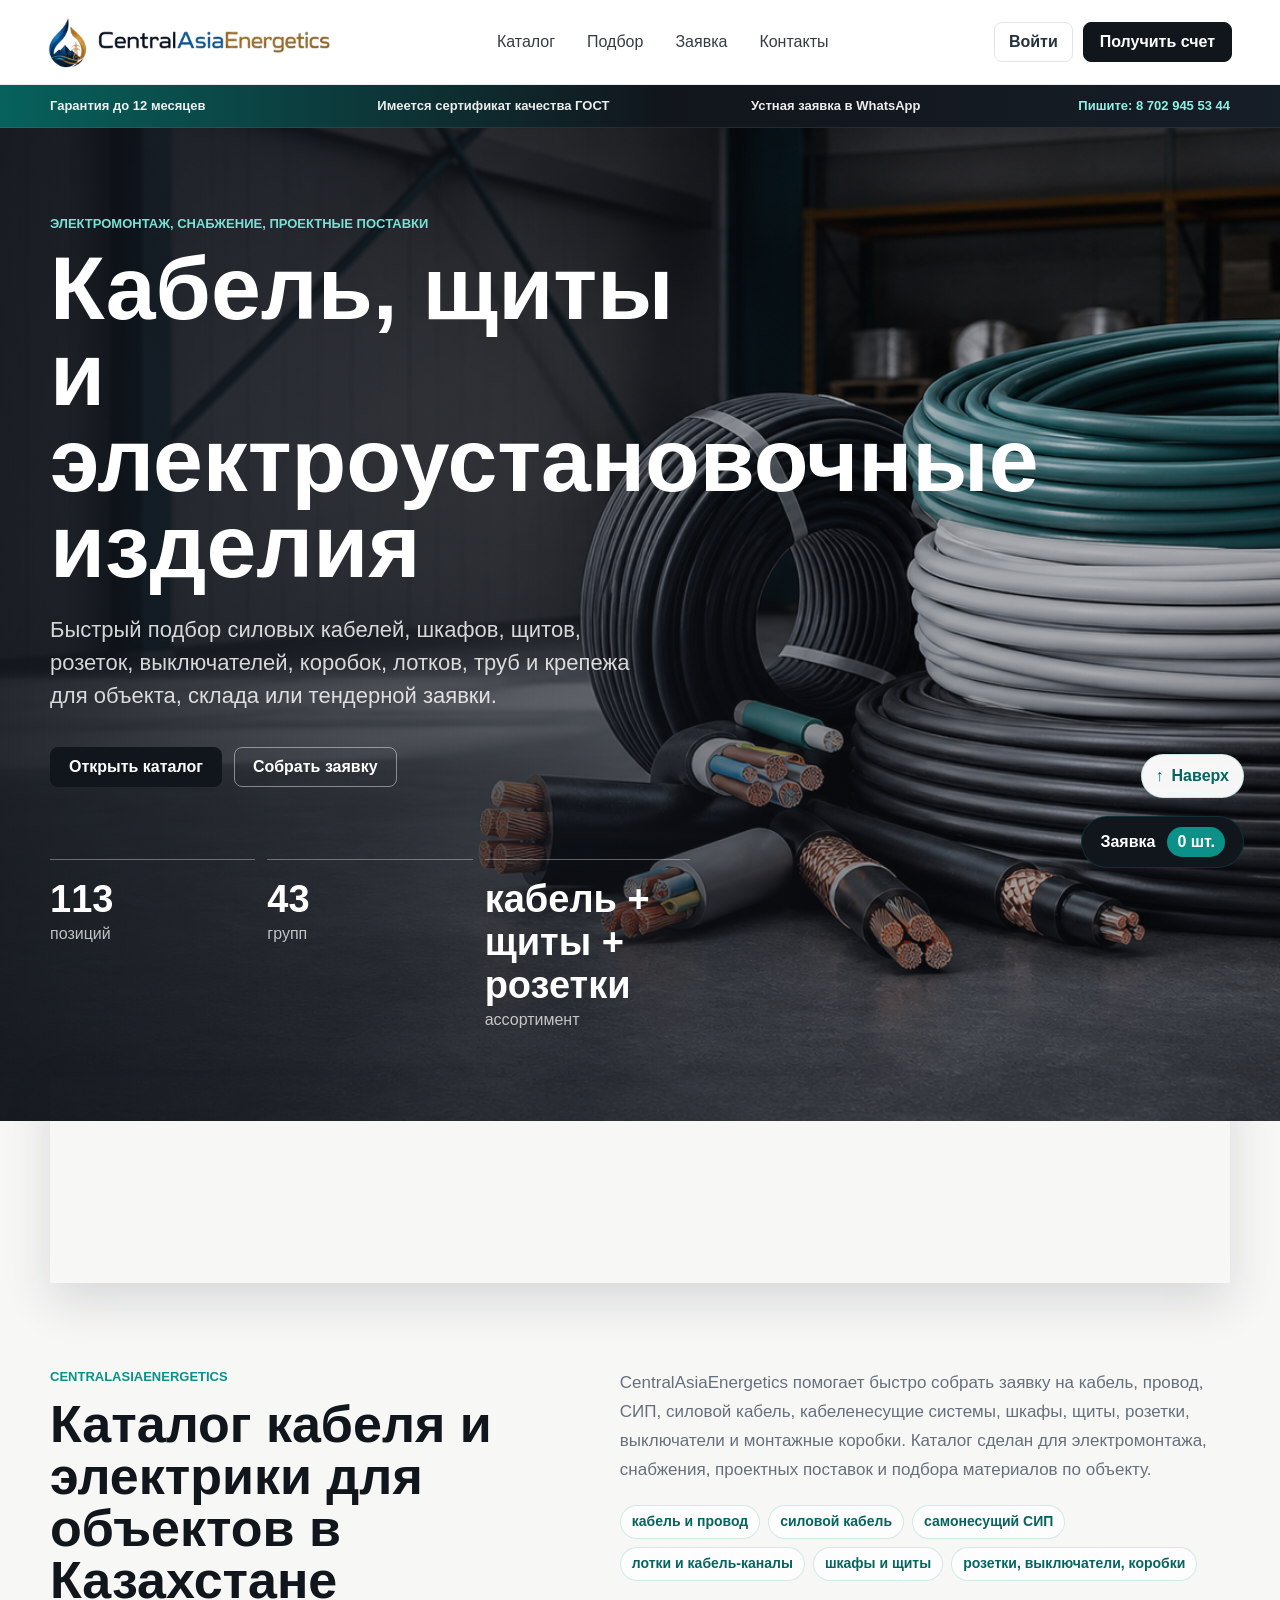
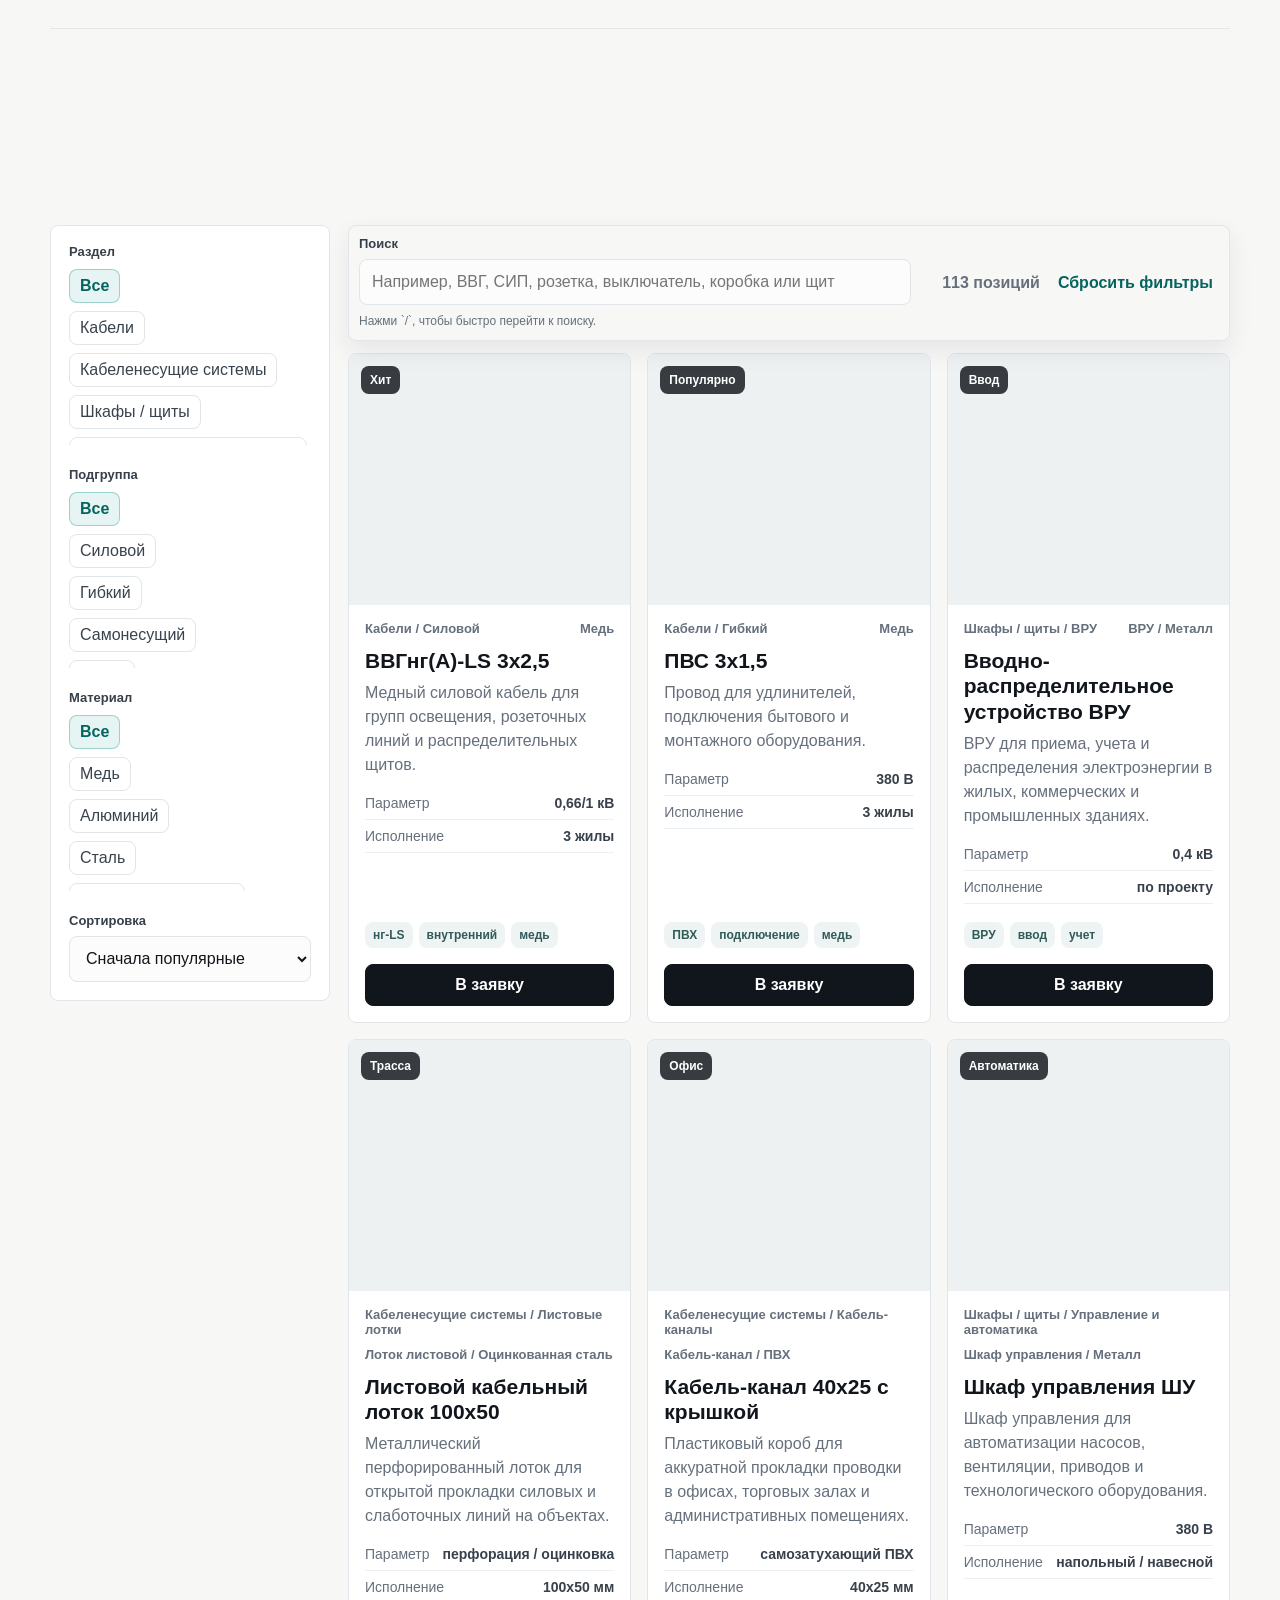
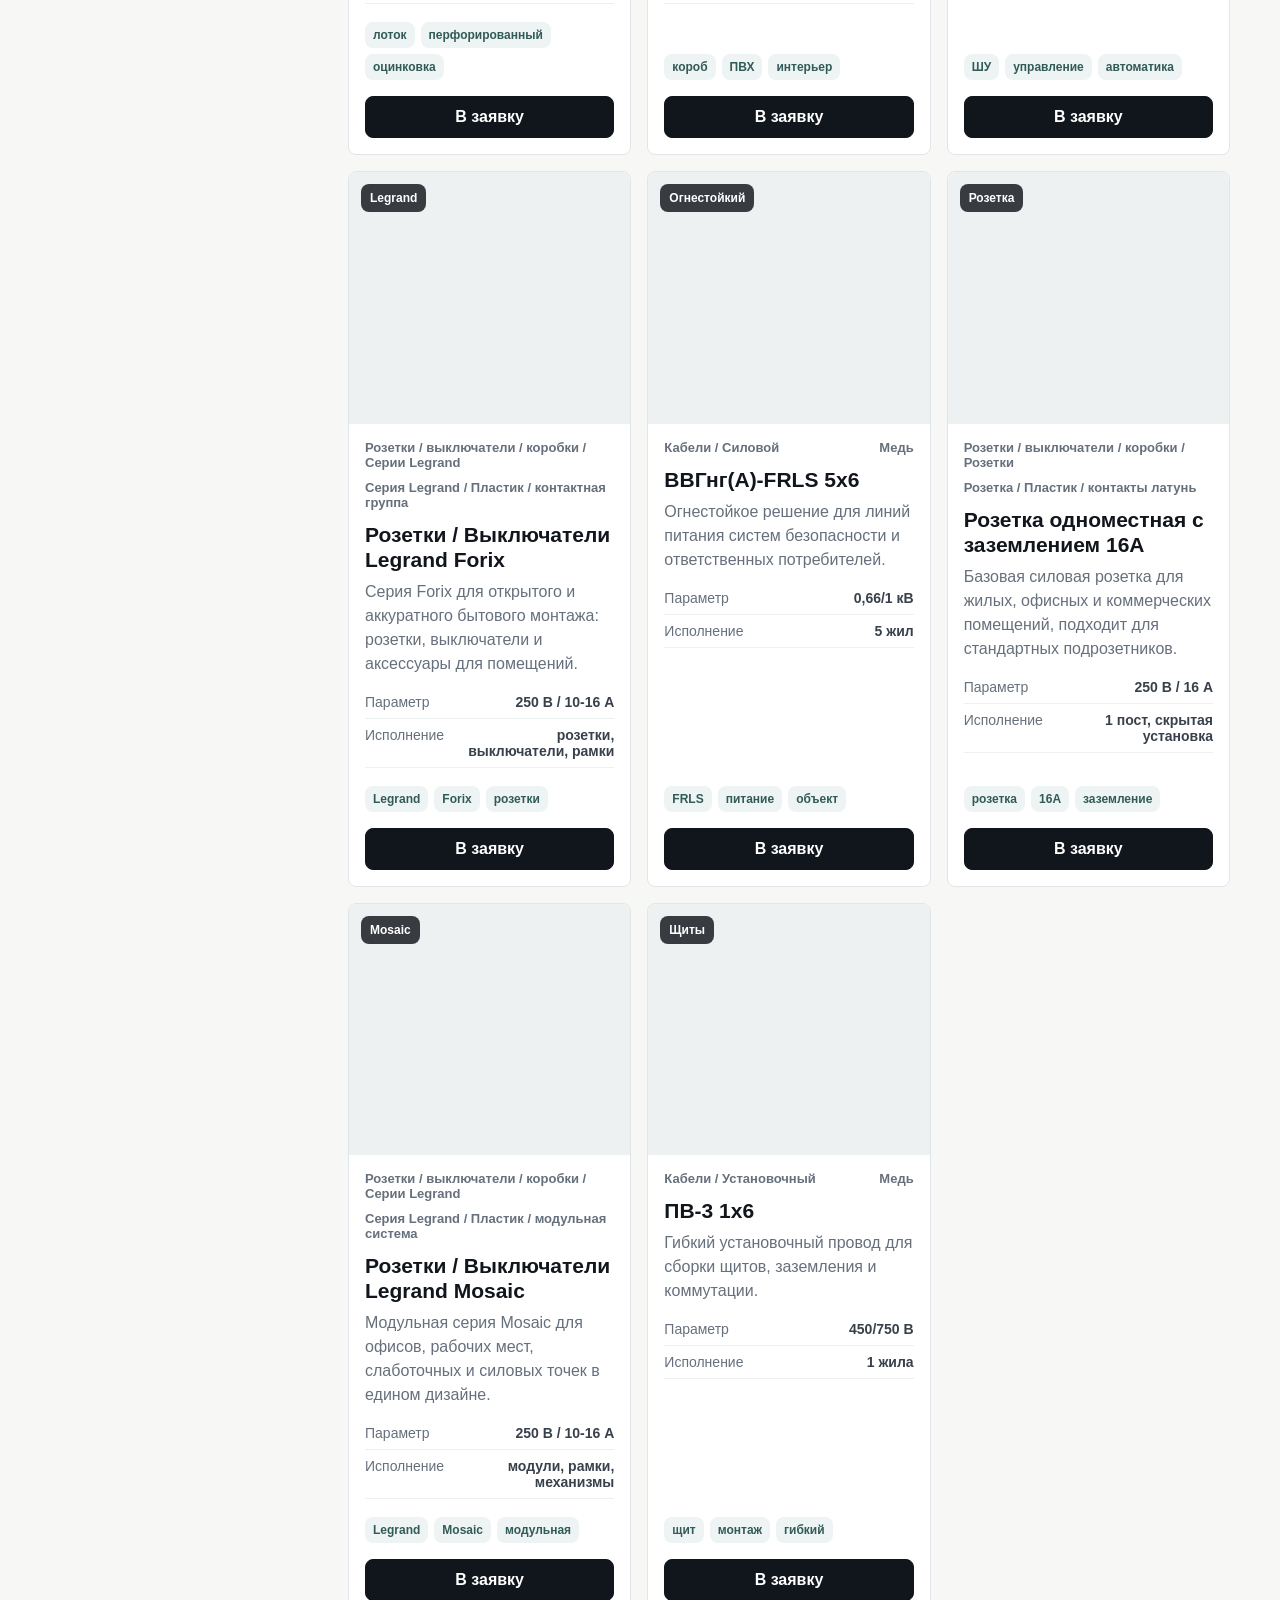
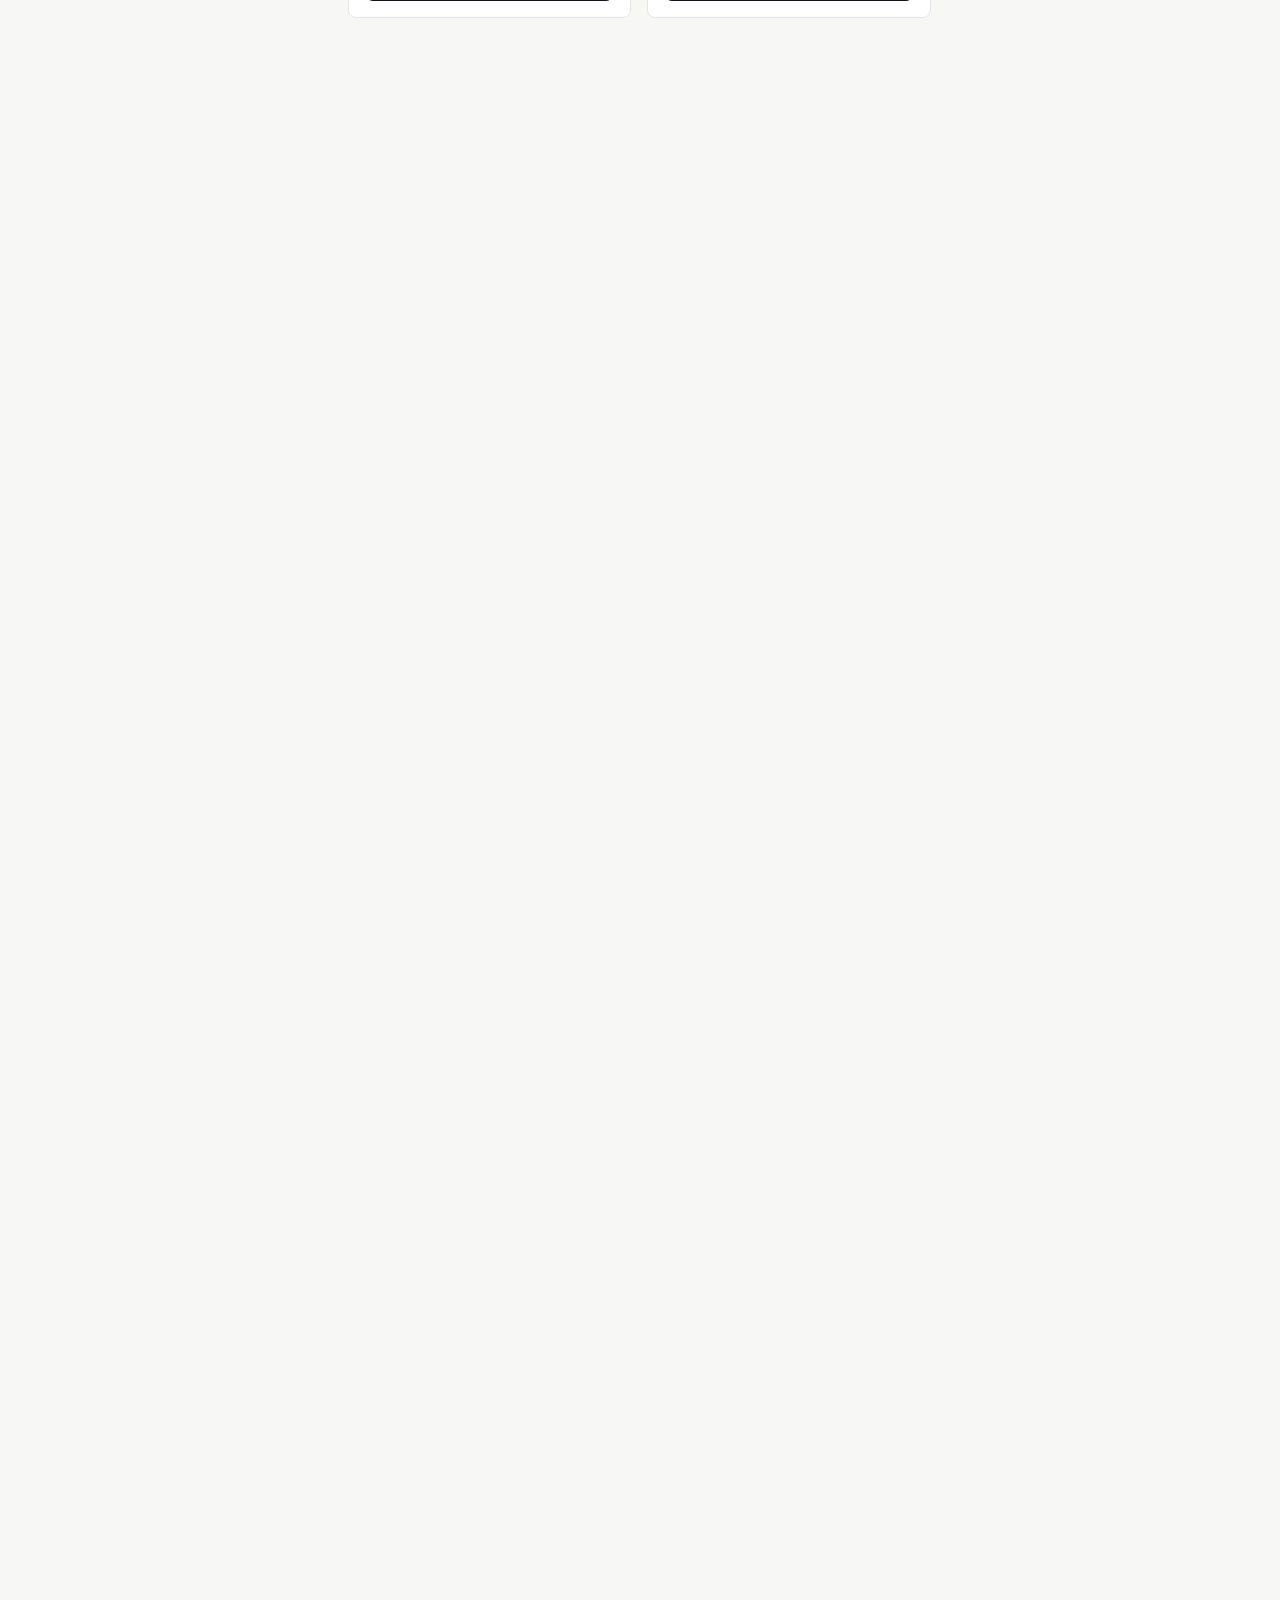
==== index.html @ 1365e3ae "Refresh contacts styling cache version" ====
<!doctype html>
<html lang="ru">
  <head>
    <meta charset="utf-8">
    <meta name="viewport" content="width=device-width, initial-scale=1">
    <meta http-equiv="Content-Security-Policy" content="default-src 'self'; script-src 'self' 'nonce-cae-seo-20260616'; style-src 'self'; img-src 'self' data:; connect-src 'self' https://dbyejxbkqzqcpkukfmcn.supabase.co https://formsubmit.co; form-action https://formsubmit.co; frame-src https://formsubmit.co; base-uri 'self'; object-src 'none'; frame-ancestors 'none'; upgrade-insecure-requests">
    <meta name="referrer" content="strict-origin-when-cross-origin">
    <title>CentralAsiaEnergetics - каталог кабеля, щитов и электрики в Казахстане</title>
    <meta
      name="description"
      content="CentralAsiaEnergetics - каталог кабеля, провода, кабеленесущих систем, шкафов, щитов, розеток, выключателей и коробок для электромонтажа в Казахстане."
    >
    <meta name="keywords" content="CentralAsiaEnergetics, каталог кабеля, кабель Казахстан, силовой кабель, СИП, кабеленесущие системы, шкафы щиты, розетки выключатели коробки">
    <meta name="robots" content="index, follow">
    <meta name="theme-color" content="#0b9187">
    <meta property="og:type" content="website">
    <meta property="og:site_name" content="CentralAsiaEnergetics">
    <meta property="og:title" content="CentralAsiaEnergetics - каталог кабеля и электрики">
    <meta property="og:description" content="Кабель, провод, кабеленесущие системы, шкафы, щиты, розетки, выключатели и коробки для объектов и электромонтажа.">
    <meta property="og:url" content="https://centralasiaenergetics.kz/">
    <meta property="og:image" content="https://centralasiaenergetics.kz/assets/centralasia-logo.png">
    <meta name="twitter:card" content="summary_large_image">
    <meta name="twitter:title" content="CentralAsiaEnergetics - каталог кабеля и электрики">
    <meta name="twitter:description" content="Удобный каталог кабеля, щитов, розеток, выключателей и кабеленесущих систем.">
    <meta name="twitter:image" content="https://centralasiaenergetics.kz/assets/centralasia-logo.png">
    <link rel="canonical" href="https://centralasiaenergetics.kz/">
    <link rel="icon" type="image/png" href="assets/centralasia-logo-mark.png">
    <link rel="apple-touch-icon" href="assets/centralasia-logo-mark.png">
    <link rel="stylesheet" href="styles.css?v=20260617-contacts-2">
    <script type="application/ld+json" nonce="cae-seo-20260616">
      {
        "@context": "https://schema.org",
        "@graph": [
          {
            "@type": "Organization",
            "@id": "https://centralasiaenergetics.kz/#organization",
            "name": "CentralAsiaEnergetics",
            "alternateName": ["Central Asia Energetics", "Централ Азия Энерджетикс"],
            "url": "https://centralasiaenergetics.kz/",
            "logo": "https://centralasiaenergetics.kz/assets/centralasia-logo.png",
            "image": "https://centralasiaenergetics.kz/assets/centralasia-logo.png",
            "email": "centralasiaenerg@gmail.com",
            "areaServed": "KZ",
            "description": "CentralAsiaEnergetics - каталог кабеля, провода, кабеленесущих систем, шкафов, щитов, розеток, выключателей и коробок для электромонтажа."
          },
          {
            "@type": "WebSite",
            "@id": "https://centralasiaenergetics.kz/#website",
            "url": "https://centralasiaenergetics.kz/",
            "name": "CentralAsiaEnergetics",
            "publisher": {
              "@id": "https://centralasiaenergetics.kz/#organization"
            },
            "inLanguage": "ru-KZ"
          },
          {
            "@type": "CollectionPage",
            "@id": "https://centralasiaenergetics.kz/#catalog",
            "url": "https://centralasiaenergetics.kz/",
            "name": "Каталог кабеля, щитов и электрики CentralAsiaEnergetics",
            "isPartOf": {
              "@id": "https://centralasiaenergetics.kz/#website"
            },
            "about": {
              "@id": "https://centralasiaenergetics.kz/#organization"
            },
            "mainEntity": {
              "@type": "ItemList",
              "name": "Разделы каталога CentralAsiaEnergetics",
              "itemListElement": [
                { "@type": "ListItem", "position": 1, "name": "Кабель и провод" },
                { "@type": "ListItem", "position": 2, "name": "Кабеленесущие системы" },
                { "@type": "ListItem", "position": 3, "name": "Шкафы и щиты" },
                { "@type": "ListItem", "position": 4, "name": "Розетки, выключатели и коробки" }
              ]
            },
            "inLanguage": "ru-KZ"
          }
        ]
      }
    </script>
  </head>
  <body>
    <header class="site-header" aria-label="Главная навигация">
      <a class="brand" href="#top" aria-label="CentralAsiaEnergetics каталог">
        <img class="brand-logo" src="assets/centralasia-logo-header.png" alt="CentralAsiaEnergetics">
      </a>

      <nav class="nav-links" aria-label="Разделы сайта">
        <a href="#catalog">Каталог</a>
        <a href="#selection">Подбор</a>
        <a href="#request">Заявка</a>
        <a href="#contacts">Контакты</a>
      </nav>

      <div class="header-actions">
        <button class="auth-button" type="button" id="authOpen">Войти</button>
        <a class="header-action" href="#request">Получить счет</a>
      </div>
    </header>

    <section class="trust-strip" aria-label="Гарантия, качество и быстрый контакт">
      <div class="trust-strip-inner">
        <span>Гарантия до 12 месяцев</span>
        <span>Имеется сертификат качества ГОСТ</span>
        <span class="trust-strip-callout">Устная заявка в WhatsApp</span>
        <a href="https://wa.me/77029455344" target="_blank" rel="noopener" aria-label="Написать в WhatsApp по номеру 8 702 945 53 44">Пишите: 8 702 945 53 44</a>
      </div>
    </section>

    <dialog class="auth-dialog" id="authDialog" aria-labelledby="authTitle">
      <form class="auth-card" id="authForm" method="dialog">
        <div class="auth-card-head">
          <div>
            <p class="eyebrow">защищенный доступ</p>
            <h2 id="authTitle">Вход в аккаунт</h2>
          </div>
          <button class="icon-button" type="button" id="authClose" aria-label="Закрыть">×</button>
        </div>

        <div class="auth-tabs" role="tablist" aria-label="Режим авторизации">
          <button type="button" class="auth-tab is-active" id="authLoginTab" data-auth-mode="login">Вход</button>
          <button type="button" class="auth-tab" id="authRegisterTab" data-auth-mode="register">Регистрация</button>
        </div>

        <label class="field">
          <span>Email</span>
          <input name="email" type="email" autocomplete="email" placeholder="name@company.kz" required>
        </label>
        <label class="field">
          <span>Пароль</span>
          <input name="password" type="password" autocomplete="current-password" minlength="6" placeholder="Минимум 6 символов" required>
        </label>
        <button class="primary-button full-width" type="submit" id="authSubmit">Войти</button>
        <p class="auth-note" id="authStatus" role="status"></p>
      </form>
    </dialog>

    <main id="top">
      <section class="hero" aria-labelledby="hero-title">
        <img class="hero-image" src="assets/hero-cables.png" alt="Бухты кабеля и срезы медных жил на складе">
        <div class="hero-shade" aria-hidden="true"></div>
        <div class="hero-content">
          <p class="eyebrow">электромонтаж, снабжение, проектные поставки</p>
          <h1 id="hero-title">Кабель, щиты и электроустановочные изделия</h1>
          <p class="hero-copy">
            Быстрый подбор силовых кабелей, шкафов, щитов, розеток, выключателей, коробок, лотков, труб и крепежа
            для объекта, склада или тендерной заявки.
          </p>
          <div class="hero-actions">
            <a class="primary-button" href="#catalog">Открыть каталог</a>
            <a class="ghost-button" href="#request">Собрать заявку</a>
          </div>
          <dl class="hero-metrics" aria-label="Ключевые параметры каталога">
            <div>
              <dt id="heroProductCount">113</dt>
              <dd>позиций</dd>
            </div>
            <div>
              <dt>43</dt>
              <dd>групп</dd>
            </div>
            <div>
              <dt>кабель + щиты + розетки</dt>
              <dd>ассортимент</dd>
            </div>
          </dl>
        </div>
      </section>

      <section class="quick-strip" id="selection" aria-label="Быстрые сценарии подбора">
        <article>
          <span>01</span>
          <h2>Для электромонтажа</h2>
          <p>ВВГнг, ПВС, ПВ-3, розетки, выключатели и коробки для внутренних сетей, щитов и подключений.</p>
        </article>
        <article>
          <span>02</span>
          <h2>Для улицы и трасс</h2>
          <p>СИП, морозостойкий кабель, лотки, трубы и металлорукав для наружных и открытых линий.</p>
        </article>
        <article>
          <span>03</span>
          <h2>Для связи</h2>
          <p>UTP, FTP, контрольные кабели, шкафы автоматики и телеком-оборудование для слаботочных систем.</p>
        </article>
      </section>

      <section class="brand-seo" aria-labelledby="brand-seo-title">
        <div>
          <p class="eyebrow">CentralAsiaEnergetics</p>
          <h2 id="brand-seo-title">Каталог кабеля и электрики для объектов в Казахстане</h2>
        </div>
        <div class="brand-seo-copy">
          <p>
            CentralAsiaEnergetics помогает быстро собрать заявку на кабель, провод, СИП, силовой кабель,
            кабеленесущие системы, шкафы, щиты, розетки, выключатели и монтажные коробки. Каталог сделан для
            электромонтажа, снабжения, проектных поставок и подбора материалов по объекту.
          </p>
          <ul class="keyword-list" aria-label="Основные направления каталога">
            <li>кабель и провод</li>
            <li>силовой кабель</li>
            <li>самонесущий СИП</li>
            <li>лотки и кабель-каналы</li>
            <li>шкафы и щиты</li>
            <li>розетки, выключатели, коробки</li>
          </ul>
        </div>
      </section>

      <section class="catalog-section" id="catalog" aria-labelledby="catalog-title">
        <div class="section-heading">
          <div>
            <p class="eyebrow">каталог CentralAsiaEnergetics</p>
            <h2 id="catalog-title">Каталог кабеля, щитов и электрики</h2>
          </div>
          <p>
            Фильтруй по назначению, материалу и запросу. В каталоге есть кабели,
            провода, шкафы, щиты, розетки, выключатели, коробки, лотки, трубы, короба и монтажные элементы.
          </p>
        </div>

        <div class="catalog-shell">
          <aside class="filters" aria-label="Фильтры каталога">
            <div class="filter-group" aria-label="Группа товаров">
              <span class="filter-title">Раздел</span>
              <div class="chip-row" id="sectionFilters"></div>
            </div>

            <div class="filter-group" aria-label="Подгруппа товаров">
              <span class="filter-title">Подгруппа</span>
              <div class="chip-row" id="categoryFilters"></div>
            </div>

            <div class="filter-group" aria-label="Материал жилы">
              <span class="filter-title">Материал</span>
              <div class="chip-row" id="conductorFilters"></div>
            </div>

            <label class="field">
              <span>Сортировка</span>
              <select id="sortSelect">
                <option value="popular">Сначала популярные</option>
                <option value="name">По названию</option>
                <option value="voltage">По параметру</option>
              </select>
            </label>
          </aside>

          <div class="catalog-workspace">
            <div class="catalog-toolbar">
              <label class="field catalog-search">
                <span>Поиск</span>
                <div class="catalog-search-row">
                  <input id="searchInput" type="search" placeholder="Например, ВВГ, СИП, розетка, выключатель, коробка или щит">
                  <button class="search-clear" type="button" id="searchClear" aria-label="Очистить поиск" hidden>x</button>
                </div>
                <small class="field-hint">Нажми `/`, чтобы быстро перейти к поиску.</small>
              </label>
              <div class="catalog-toolbar-actions">
                <p id="resultCount" aria-live="polite">0 позиций</p>
                <button class="text-button" type="button" id="resetFilters">Сбросить фильтры</button>
              </div>
            </div>
            <div class="product-grid" id="productGrid"></div>
            <p class="empty-state" id="emptyState" hidden>Ничего не найдено. Попробуй другой запрос.</p>
          </div>
        </div>
      </section>

      <section class="request-section" id="request" aria-labelledby="request-title">
        <div class="request-copy">
          <p class="eyebrow">быстрая заявка</p>
          <h2 id="request-title">Собери список позиций</h2>
          <p>
            Добавляй кабели, шкафы, щиты, розетки, выключатели, коробки, лотки, трубы и крепеж из каталога, укажи контакты и комментарий. Сейчас
            форма сохраняет заявки и помогает быстро передать список позиций менеджеру. Если есть проект, его тоже можно приложить.
          </p>
        </div>

        <div class="request-layout">
          <div class="quote-panel" aria-live="polite">
            <div class="quote-panel-head">
              <h3>В заявке</h3>
              <button class="text-button" type="button" id="clearQuote">Очистить</button>
            </div>
            <ul class="quote-list" id="quoteList"></ul>
            <p class="quote-empty" id="quoteEmpty">Пока пусто. Добавь нужные позиции из каталога.</p>
          </div>

          <form class="request-form" id="requestForm" novalidate>
            <div class="bot-field" aria-hidden="true">
              <label class="field">
                <span>Сайт компании</span>
                <input name="company_website" type="text" tabindex="-1" autocomplete="off">
              </label>
            </div>
            <label class="field">
              <span>Имя</span>
              <input name="name" type="text" placeholder="Как к вам обращаться" required>
            </label>
            <label class="field">
              <span>Телефон или email</span>
              <input name="contact" type="text" placeholder="+7 или почта" required>
            </label>
            <label class="field">
              <span>Комментарий</span>
              <textarea name="comment" rows="5" placeholder="Метраж, сроки, объект, город"></textarea>
            </label>
            <label class="field">
              <span>Проект</span>
              <input name="project" type="file">
              <small class="field-hint">Необязательно. Можно приложить проект, смету или ТЗ в любом формате.</small>
            </label>
            <button class="primary-button full-width" type="submit">Подготовить заявку</button>
            <p class="auth-note" id="requestAuthNote">Для отправки заявки войдите или зарегистрируйтесь. Заявка будет привязана к вашему аккаунту.</p>
            <p class="form-status" id="formStatus" role="status"></p>
          </form>
        </div>
      </section>

      <section class="contacts-section" id="contacts" aria-labelledby="contacts-title">
        <div class="section-heading contacts-heading">
          <div>
            <p class="eyebrow">Контакты CentralAsiaEnergetics</p>
            <h2 id="contacts-title">Связаться быстро и без лишних шагов</h2>
          </div>
          <p>
            Если удобнее обсудить позиции голосом или сразу написать в WhatsApp, используй нужный контакт ниже.
            Оба канала связи работают круглосуточно.
          </p>
        </div>

        <div class="contacts-grid">
          <article class="contact-card">
            <div class="contact-card-top">
              <span class="contact-badge">Устная заявка</span>
              <span class="contact-shift">Круглосуточно</span>
            </div>
            <h3>Прием заявок и быстрый устный подбор</h3>
            <p>
              Для срочного запроса по кабелю, щитам, розеткам, коробкам и монтажным позициям.
              Можно сразу продиктовать список или объект.
            </p>
            <a class="contact-phone" href="tel:+77029455344">8 702 945 53 44</a>
            <div class="contact-actions">
              <a class="primary-button contact-action-button" href="https://wa.me/77029455344" target="_blank" rel="noopener">WhatsApp</a>
              <a class="ghost-contact-button" href="tel:+77029455344">Позвонить</a>
            </div>
          </article>

          <article class="contact-card contact-card-accent">
            <div class="contact-card-top">
              <span class="contact-badge">Тех. связь</span>
              <span class="contact-shift">Круглосуточно</span>
            </div>
            <h3>Технический куратор и digital-поддержка проекта</h3>
            <p>
              По вопросам сайта, каталога, структуры заявок и доработок. Если нужно что-то улучшить,
              ускорить или автоматизировать, можно писать сюда напрямую.
            </p>
            <a class="contact-phone" href="tel:+77027352844">8 702 735 28 44</a>
            <div class="contact-actions">
              <a class="primary-button contact-action-button" href="https://wa.me/77027352844" target="_blank" rel="noopener">WhatsApp</a>
              <a class="ghost-contact-button" href="tel:+77027352844">Позвонить</a>
            </div>
          </article>
        </div>
      </section>
    </main>

    <footer class="site-footer">
      <span>CentralAsiaEnergetics - каталог кабеля и электрики</span>
      <a href="https://centralasiaenergetics.kz/">centralasiaenergetics.kz</a>
      <a href="#contacts">Контакты</a>
      <span>Кабель / провод</span>
      <span>Кабеленесущие системы</span>
      <span>Шкафы / щиты</span>
      <span>Розетки / выключатели / коробки</span>
    </footer>

    <script src="app-helpers.js?v=20260617-contacts-2" defer></script>
    <script src="app.js?v=20260617-contacts-2" defer></script>
  </body>
</html>
---- styles.css ----
:root {
  color-scheme: light;
  --ink: #11151c;
  --muted: #66707c;
  --line: #dfe5e8;
  --paper: #f7f8f6;
  --white: #ffffff;
  --teal: #0b9187;
  --teal-dark: #06645f;
  --copper: #bf6132;
  --copper-soft: #f4d7c8;
  --green: #8aa327;
  --shadow: 0 18px 45px rgba(20, 27, 35, 0.14);
  --radius: 8px;
  --max: 1180px;
}

* {
  box-sizing: border-box;
}

:focus-visible {
  outline: 3px solid rgba(118, 226, 215, 0.58);
  outline-offset: 2px;
}

html {
  scroll-behavior: smooth;
  scroll-padding-top: 92px;
}

body {
  margin: 0;
  background: var(--paper);
  color: var(--ink);
  font-family: Inter, "Segoe UI", Arial, sans-serif;
  letter-spacing: 0;
}

img {
  display: block;
  max-width: 100%;
}

a {
  color: inherit;
  text-decoration: none;
}

button,
input,
select,
textarea {
  font: inherit;
  letter-spacing: 0;
}

button {
  cursor: pointer;
}

@keyframes catalogArrive {
  0% {
    opacity: 0;
    transform: translateY(28px) scale(0.992);
  }
  55% {
    opacity: 1;
    transform: translateY(-4px) scale(1);
  }
  100% {
    opacity: 1;
    transform: translateY(0) scale(1);
  }
}

@keyframes toolbarGlow {
  0% {
    box-shadow: 0 10px 24px rgba(20, 27, 35, 0.08);
  }
  45% {
    box-shadow: 0 18px 40px rgba(11, 145, 135, 0.22);
    border-color: rgba(11, 145, 135, 0.34);
  }
  100% {
    box-shadow: 0 10px 24px rgba(20, 27, 35, 0.08);
  }
}

@keyframes softPulse {
  0%, 100% {
    box-shadow: 0 18px 42px rgba(17, 21, 28, 0.22);
  }
  50% {
    box-shadow: 0 22px 50px rgba(11, 145, 135, 0.24);
  }
}

.reveal-on-scroll {
  opacity: 0;
  transform: translateY(26px);
  transition: opacity 640ms ease, transform 640ms cubic-bezier(0.2, 0.8, 0.2, 1);
}

.reveal-on-scroll.is-revealed {
  opacity: 1;
  transform: translateY(0);
}

.catalog-shell.reveal-on-scroll {
  opacity: 1;
  transform: none;
}

.site-header {
  position: sticky;
  top: 0;
  z-index: 20;
  display: flex;
  align-items: center;
  justify-content: space-between;
  gap: 24px;
  padding: 14px clamp(18px, 4vw, 48px);
  border-bottom: 1px solid rgba(17, 21, 28, 0.08);
  background: rgba(255, 255, 255, 0.94);
  backdrop-filter: blur(16px);
}

.brand {
  display: inline-flex;
  align-items: center;
  min-width: 0;
}

.brand-logo {
  width: auto;
  height: 56px;
  max-width: min(360px, 42vw);
  object-fit: contain;
}

.trust-strip {
  border-bottom: 1px solid rgba(255, 255, 255, 0.08);
  background:
    linear-gradient(90deg, rgba(6, 100, 95, 0.96), rgba(17, 21, 28, 0.96) 52%, rgba(22, 30, 39, 0.98)),
    var(--ink);
}

.trust-strip-inner {
  display: grid;
  width: min(var(--max), calc(100% - 36px));
  grid-template-columns: minmax(0, 1fr) minmax(0, 1.15fr) minmax(0, 1fr) auto;
  gap: 10px 18px;
  align-items: center;
  margin: 0 auto;
  padding: 12px 0;
}

.trust-strip-inner span,
.trust-strip-inner a {
  color: rgba(255, 255, 255, 0.92);
  font-size: 13px;
  font-weight: 800;
  line-height: 1.35;
}

.trust-strip-callout {
  color: #ffffff;
}

.trust-strip-inner a {
  color: #8ef0e5;
  justify-self: end;
  text-align: right;
  white-space: nowrap;
}

.nav-links {
  display: flex;
  flex-wrap: wrap;
  gap: 8px;
  justify-content: center;
}

.nav-links a,
.header-action,
.auth-button,
.text-button,
.ghost-button,
.primary-button {
  min-height: 40px;
  border-radius: var(--radius);
  align-items: center;
  justify-content: center;
  transition: border-color 180ms ease, background 180ms ease, color 180ms ease, transform 180ms ease, box-shadow 180ms ease;
}

.nav-links a:hover,
.header-action:hover,
.auth-button:hover,
.ghost-button:hover,
.primary-button:hover,
.text-button:hover {
  transform: translateY(-1px);
}

.nav-links a {
  display: inline-flex;
  padding: 0 12px;
  color: #343c45;
}

.nav-links a:hover {
  background: rgba(11, 145, 135, 0.1);
  color: var(--teal-dark);
}

.header-actions {
  display: inline-flex;
  align-items: center;
  gap: 10px;
}

.header-action,
.primary-button {
  display: inline-flex;
  border: 1px solid var(--ink);
  background: var(--ink);
  color: var(--white);
  font-weight: 700;
}

.header-action {
  padding: 0 16px;
}

.auth-button {
  display: inline-flex;
  border: 1px solid var(--line);
  background: var(--white);
  padding: 0 14px;
  color: #26313b;
  font-weight: 800;
}

.auth-button.is-authenticated {
  border-color: rgba(11, 145, 135, 0.3);
  background: rgba(11, 145, 135, 0.1);
  color: var(--teal-dark);
}

.auth-button:hover {
  border-color: var(--teal);
  color: var(--teal-dark);
}

.primary-button {
  padding: 0 18px;
}

.header-action:hover,
.primary-button:hover {
  border-color: var(--teal-dark);
  background: var(--teal-dark);
}

.primary-button:disabled,
.auth-button:disabled {
  cursor: wait;
  opacity: 0.72;
  transform: none;
  box-shadow: none;
}

.ghost-button {
  display: inline-flex;
  border: 1px solid rgba(255, 255, 255, 0.44);
  padding: 0 18px;
  color: var(--white);
  font-weight: 700;
}

.ghost-button:hover {
  background: rgba(255, 255, 255, 0.12);
}

.auth-dialog {
  width: min(440px, calc(100% - 28px));
  border: 0;
  border-radius: var(--radius);
  background: transparent;
  padding: 0;
}

.auth-dialog::backdrop {
  background: rgba(17, 21, 28, 0.55);
  backdrop-filter: blur(5px);
}

.auth-card {
  display: grid;
  gap: 16px;
  border: 1px solid var(--line);
  border-radius: var(--radius);
  background: var(--white);
  box-shadow: var(--shadow);
  padding: 20px;
}

.auth-card-head {
  display: flex;
  align-items: flex-start;
  justify-content: space-between;
  gap: 18px;
}

.auth-card h2 {
  margin: 2px 0 0;
  font-size: 28px;
  line-height: 1.05;
}

.icon-button {
  display: inline-grid;
  width: 38px;
  height: 38px;
  place-items: center;
  border: 1px solid var(--line);
  border-radius: var(--radius);
  background: #fbfcfb;
  color: var(--ink);
  font-size: 24px;
  line-height: 1;
}

.icon-button:hover {
  border-color: var(--copper);
  color: var(--copper);
}

.auth-tabs {
  display: grid;
  grid-template-columns: 1fr 1fr;
  gap: 4px;
  border: 1px solid var(--line);
  border-radius: var(--radius);
  background: #edf1f2;
  padding: 4px;
}

.auth-tab {
  min-height: 38px;
  border: 0;
  border-radius: calc(var(--radius) - 2px);
  background: transparent;
  color: #44505b;
  font-weight: 800;
}

.auth-tab.is-active {
  background: var(--white);
  color: var(--teal-dark);
  box-shadow: 0 4px 14px rgba(20, 27, 35, 0.08);
}

.auth-note {
  margin: 0;
  color: var(--muted);
  font-size: 13px;
  line-height: 1.45;
}

.hero {
  position: relative;
  min-height: 680px;
  overflow: hidden;
  background: var(--ink);
}

.hero-image,
.hero-shade {
  position: absolute;
  inset: 0;
}

.hero-image {
  width: 100%;
  height: 100%;
  object-fit: cover;
}

.hero-shade {
  background:
    linear-gradient(90deg, rgba(17, 21, 28, 0.88), rgba(17, 21, 28, 0.52) 44%, rgba(17, 21, 28, 0.1) 74%),
    linear-gradient(0deg, rgba(17, 21, 28, 0.42), rgba(17, 21, 28, 0));
}

.hero-content {
  position: relative;
  z-index: 1;
  display: flex;
  width: min(var(--max), calc(100% - 36px));
  min-height: 680px;
  flex-direction: column;
  justify-content: center;
  margin: 0 auto;
  padding: 88px 0 92px;
  color: var(--white);
}

.eyebrow {
  margin: 0 0 14px;
  color: var(--teal);
  font-size: 13px;
  font-weight: 800;
  text-transform: uppercase;
}

.hero .eyebrow {
  color: #76e2d7;
}

.hero h1 {
  max-width: 690px;
  margin: 0;
  font-size: clamp(42px, 7vw, 92px);
  line-height: 0.96;
  letter-spacing: 0;
}

.hero-copy {
  max-width: 590px;
  margin: 24px 0 0;
  color: rgba(255, 255, 255, 0.82);
  font-size: clamp(17px, 2.1vw, 22px);
  line-height: 1.52;
}

.hero-actions {
  display: flex;
  flex-wrap: wrap;
  gap: 12px;
  margin-top: 34px;
}

.hero-metrics {
  display: grid;
  grid-template-columns: repeat(3, minmax(120px, 1fr));
  gap: 12px;
  width: min(640px, 100%);
  margin: 72px 0 0;
}

.hero-metrics div {
  border-top: 1px solid rgba(255, 255, 255, 0.34);
  padding-top: 18px;
}

.hero-metrics dt {
  font-size: clamp(25px, 4vw, 38px);
  font-weight: 800;
}

.hero-metrics dd {
  margin: 4px 0 0;
  color: rgba(255, 255, 255, 0.72);
}

.quick-strip,
.brand-seo,
.catalog-section,
.request-section {
  width: min(var(--max), calc(100% - 36px));
  margin: 0 auto;
}

.quick-strip {
  display: grid;
  grid-template-columns: repeat(3, 1fr);
  gap: 1px;
  transform: translateY(-44px);
  box-shadow: var(--shadow);
}

.quick-strip article {
  min-height: 190px;
  background: var(--white);
  padding: 26px;
}

.quick-strip span {
  color: var(--copper);
  font-weight: 800;
}

.quick-strip h2 {
  margin: 26px 0 10px;
  font-size: 22px;
}

.quick-strip p {
  margin: 0;
  color: var(--muted);
  line-height: 1.55;
}

.brand-seo {
  display: grid;
  grid-template-columns: minmax(0, 0.85fr) minmax(320px, 1fr);
  gap: clamp(22px, 4vw, 54px);
  align-items: start;
  margin-top: -12px;
  padding: clamp(28px, 5vw, 54px) 0 22px;
  border-bottom: 1px solid rgba(17, 21, 28, 0.08);
}

.brand-seo h2 {
  max-width: 620px;
  margin: 0;
  font-size: clamp(30px, 4.4vw, 52px);
  line-height: 1;
}

.brand-seo-copy {
  display: grid;
  gap: 20px;
}

.brand-seo-copy p {
  margin: 0;
  color: var(--muted);
  font-size: 17px;
  line-height: 1.7;
}

.keyword-list {
  display: flex;
  flex-wrap: wrap;
  gap: 8px;
  margin: 0;
  padding: 0;
  list-style: none;
}

.keyword-list li {
  min-height: 34px;
  padding: 7px 11px;
  border: 1px solid rgba(11, 145, 135, 0.18);
  border-radius: 999px;
  background: rgba(255, 255, 255, 0.72);
  color: var(--teal-dark);
  font-size: 14px;
  font-weight: 800;
}

.section-heading {
  display: grid;
  grid-template-columns: minmax(0, 1fr) minmax(280px, 430px);
  gap: 28px;
  align-items: end;
  margin: 34px 0 28px;
}

.section-heading h2,
.request-copy h2 {
  margin: 0;
  font-size: clamp(32px, 4.6vw, 56px);
  line-height: 1;
}

.section-heading p,
.request-copy p {
  margin: 0;
  color: var(--muted);
  line-height: 1.65;
}

.catalog-shell {
  display: grid;
  grid-template-columns: 280px minmax(0, 1fr);
  gap: 18px;
  align-items: start;
}

.filters,
.quote-panel,
.request-form {
  border: 1px solid var(--line);
  border-radius: var(--radius);
  background: var(--white);
}

.filters {
  position: sticky;
  top: 88px;
  display: grid;
  gap: 22px;
  max-height: calc(100vh - 112px);
  overflow-y: auto;
  overscroll-behavior: contain;
  padding: 18px;
  scrollbar-width: thin;
  scrollbar-color: rgba(11, 145, 135, 0.36) transparent;
}

.filters::-webkit-scrollbar {
  width: 8px;
}

.filters::-webkit-scrollbar-thumb {
  border-radius: 999px;
  background: rgba(11, 145, 135, 0.28);
}

.field {
  display: grid;
  gap: 8px;
}

.field span,
.filter-title {
  color: #37404a;
  font-size: 13px;
  font-weight: 800;
}

.field-hint {
  color: var(--muted);
  font-size: 12px;
  line-height: 1.45;
}

.field input,
.field select,
.field textarea {
  width: 100%;
  border: 1px solid var(--line);
  border-radius: var(--radius);
  background: #fbfcfb;
  color: var(--ink);
  outline: none;
  transition: border-color 180ms ease, box-shadow 180ms ease, background 180ms ease;
}

.field input,
.field select {
  min-height: 46px;
  padding: 0 12px;
}

.field input[type="file"] {
  padding: 10px 12px;
}

.field input[type="file"]::file-selector-button {
  min-height: 34px;
  margin-right: 10px;
  border: 1px solid rgba(11, 145, 135, 0.22);
  border-radius: var(--radius);
  background: rgba(11, 145, 135, 0.08);
  color: var(--teal-dark);
  font-weight: 800;
  cursor: pointer;
}

.bot-field {
  position: absolute;
  left: -9999px;
  top: auto;
  width: 1px;
  height: 1px;
  overflow: hidden;
  opacity: 0;
  pointer-events: none;
}

.field textarea {
  resize: vertical;
  padding: 12px;
}

.field input:focus,
.field select:focus,
.field textarea:focus {
  border-color: var(--teal);
  box-shadow: 0 0 0 3px rgba(11, 145, 135, 0.14);
}

.filter-group {
  display: grid;
  gap: 10px;
}

.chip-row {
  display: flex;
  flex-direction: column;
  flex-wrap: nowrap;
  gap: 8px;
  max-width: 100%;
  max-height: 176px;
  overflow-x: hidden;
  overflow-y: auto;
  padding-right: 4px;
  scroll-snap-type: y proximity;
  scrollbar-width: thin;
  scrollbar-color: rgba(11, 145, 135, 0.35) transparent;
}

.chip-row::-webkit-scrollbar {
  width: 7px;
}

.chip-row::-webkit-scrollbar-thumb {
  border-radius: 999px;
  background: rgba(11, 145, 135, 0.26);
}

.chip {
  flex: 0 0 auto;
  width: fit-content;
  max-width: 100%;
  min-height: 34px;
  border: 1px solid var(--line);
  border-radius: var(--radius);
  background: var(--white);
  padding: 0 10px;
  color: #39434d;
  scroll-snap-align: start;
  white-space: nowrap;
  transition: border-color 180ms ease, background 180ms ease, color 180ms ease, transform 180ms ease;
}

.chip:hover {
  transform: translateX(2px);
  border-color: rgba(11, 145, 135, 0.28);
}

.chip[aria-pressed="true"] {
  border-color: rgba(11, 145, 135, 0.35);
  background: rgba(11, 145, 135, 0.1);
  color: var(--teal-dark);
  font-weight: 800;
}

.catalog-workspace {
  min-width: 0;
}

.catalog-toolbar,
.quote-panel-head {
  display: flex;
  align-items: center;
  justify-content: space-between;
  gap: 12px;
}

.catalog-toolbar {
  position: sticky;
  top: 76px;
  z-index: 12;
  min-height: 54px;
  margin-bottom: 12px;
  border: 1px solid rgba(223, 229, 232, 0.9);
  border-radius: var(--radius);
  background: rgba(247, 248, 246, 0.92);
  padding: 10px;
  backdrop-filter: blur(14px);
  box-shadow: 0 10px 24px rgba(20, 27, 35, 0.08);
  transition: border-color 220ms ease, box-shadow 220ms ease, transform 220ms ease;
}

.catalog-section.is-catalog-arriving .catalog-shell {
  animation: catalogArrive 720ms cubic-bezier(0.2, 0.82, 0.2, 1) both;
}

.catalog-section.is-catalog-arriving .catalog-toolbar {
  animation: toolbarGlow 820ms ease both;
}

.catalog-search {
  flex: 1 1 360px;
  max-width: 560px;
}

.catalog-search-row {
  display: grid;
  grid-template-columns: minmax(0, 1fr) auto;
  gap: 8px;
  align-items: center;
}

.catalog-search input::-webkit-search-cancel-button {
  -webkit-appearance: none;
  appearance: none;
  display: none;
}

.search-clear {
  min-width: 42px;
  min-height: 42px;
  border: 1px solid var(--line);
  border-radius: var(--radius);
  background: var(--white);
  color: var(--muted);
  font-weight: 900;
}

.search-clear:hover {
  border-color: rgba(191, 97, 50, 0.35);
  background: rgba(191, 97, 50, 0.08);
  color: var(--copper);
}

.catalog-toolbar-actions {
  display: inline-flex;
  align-items: center;
  gap: 12px;
  margin-left: auto;
}

.catalog-toolbar p {
  margin: 0;
  color: var(--muted);
  font-weight: 700;
}

.text-button {
  display: inline-flex;
  border: 0;
  background: transparent;
  color: var(--teal-dark);
  font-weight: 800;
}

.text-button:hover {
  color: var(--copper);
}

.product-grid {
  display: grid;
  grid-template-columns: repeat(3, minmax(0, 1fr));
  gap: 16px;
}

.product-card {
  display: flex;
  min-width: 0;
  min-height: 500px;
  flex-direction: column;
  overflow: hidden;
  border: 1px solid var(--line);
  border-radius: var(--radius);
  background: var(--white);
  transition: opacity 360ms ease, transform 360ms cubic-bezier(0.2, 0.82, 0.2, 1), box-shadow 180ms ease, border-color 180ms ease;
}

.product-card-enter {
  opacity: 0;
  transform: translateY(18px) scale(0.985);
}

.product-card-enter.is-visible {
  opacity: 1;
  transform: translateY(0) scale(1);
}

.product-card:hover {
  box-shadow: var(--shadow);
  border-color: rgba(11, 145, 135, 0.26);
  transform: translateY(-3px);
}

.product-media {
  position: relative;
  aspect-ratio: 1.12;
  background: #edf1f2;
  overflow: hidden;
}

.product-media img {
  width: 100%;
  height: 100%;
  object-fit: cover;
  opacity: 1;
  transform: scale(1.001);
  transition: opacity 320ms ease, transform 680ms cubic-bezier(0.2, 0.82, 0.2, 1), filter 280ms ease;
}

.product-media img.is-pending {
  opacity: 0;
}

.product-media img.is-loaded {
  opacity: 1;
}

.product-card:hover .product-media img {
  transform: scale(1.045);
  filter: saturate(1.03);
}

.product-badge {
  position: absolute;
  top: 12px;
  left: 12px;
  border-radius: var(--radius);
  background: rgba(17, 21, 28, 0.82);
  color: var(--white);
  padding: 7px 9px;
  font-size: 12px;
  font-weight: 800;
}

.product-card-skeleton {
  pointer-events: none;
}

.product-media-skeleton,
.skeleton-line,
.skeleton-pill,
.skeleton-action {
  position: relative;
  overflow: hidden;
  background: linear-gradient(90deg, #edf2f4 0%, #f7fafb 48%, #edf2f4 100%);
  background-size: 220% 100%;
  animation: skeleton-shimmer 1.45s linear infinite;
}

.product-media-skeleton {
  min-height: 0;
}

.skeleton-line {
  border-radius: 999px;
}

.skeleton-line-top {
  width: 58%;
  height: 14px;
}

.skeleton-line-title {
  width: 90%;
  height: 18px;
  margin-top: 16px;
}

.skeleton-line-copy {
  width: 100%;
  height: 12px;
  margin-top: 14px;
}

.skeleton-line-label {
  width: 34%;
  height: 11px;
}

.skeleton-line-value {
  width: 42%;
  height: 12px;
  margin-left: auto;
}

.skeleton-line.short,
.skeleton-pill.short {
  width: 44%;
}

.spec-list-skeleton div {
  align-items: center;
}

.skeleton-tag-row {
  margin-top: auto;
}

.skeleton-pill {
  width: 78px;
  height: 28px;
  border-radius: 999px;
}

.skeleton-action {
  width: 100%;
  min-height: 42px;
  margin-top: 16px;
  border-radius: var(--radius);
}

@keyframes skeleton-shimmer {
  from {
    background-position: 200% 0;
  }

  to {
    background-position: -20% 0;
  }
}

.product-body {
  display: flex;
  flex: 1;
  flex-direction: column;
  padding: 16px;
}

.product-topline {
  display: flex;
  align-items: center;
  justify-content: space-between;
  flex-wrap: wrap;
  gap: 10px;
  color: var(--muted);
  font-size: 13px;
  font-weight: 800;
}

.product-title {
  margin: 12px 0 8px;
  font-size: 21px;
  line-height: 1.2;
}

.product-desc {
  margin: 0;
  color: var(--muted);
  line-height: 1.5;
}

.spec-list {
  display: grid;
  gap: 8px;
  margin: 18px 0;
}

.spec-list div {
  display: flex;
  justify-content: space-between;
  gap: 12px;
  border-bottom: 1px solid #edf0f1;
  padding-bottom: 8px;
  color: #38414b;
  font-size: 14px;
}

.spec-list dt {
  color: var(--muted);
}

.spec-list dd {
  margin: 0;
  text-align: right;
  font-weight: 800;
}

.tag-row {
  display: flex;
  flex-wrap: wrap;
  gap: 6px;
  margin-top: auto;
}

.tag-row span {
  border-radius: var(--radius);
  background: #eef4f3;
  padding: 6px 8px;
  color: #315b58;
  font-size: 12px;
  font-weight: 800;
}

.card-action {
  width: 100%;
  min-height: 42px;
  margin-top: 16px;
  border: 1px solid var(--ink);
  border-radius: var(--radius);
  background: var(--ink);
  color: var(--white);
  font-weight: 800;
  transition: border-color 180ms ease, background 180ms ease, transform 180ms ease, box-shadow 180ms ease;
}

.card-action:hover {
  border-color: var(--copper);
  background: var(--copper);
  transform: translateY(-1px);
}

.card-action.is-added {
  border-color: var(--teal-dark);
  background: var(--teal-dark);
}

.empty-state {
  border: 1px dashed var(--line);
  border-radius: var(--radius);
  background: var(--white);
  padding: 30px;
  color: var(--muted);
  text-align: center;
}

.request-section {
  padding: 82px 0 58px;
}

.request-copy {
  display: grid;
  max-width: 780px;
  gap: 14px;
  margin-bottom: 26px;
}

.request-layout {
  display: grid;
  grid-template-columns: minmax(0, 1.1fr) minmax(320px, 0.9fr);
  gap: 18px;
  align-items: start;
}

.quote-panel,
.request-form {
  padding: 18px;
}

.quote-panel h3 {
  margin: 0;
  font-size: 22px;
}

.quote-list {
  display: grid;
  gap: 10px;
  margin: 18px 0 0;
  padding: 0;
  list-style: none;
}

.quote-item {
  display: grid;
  grid-template-columns: minmax(0, 1fr) auto;
  gap: 14px;
  align-items: center;
  border: 1px solid #edf0f1;
  border-radius: var(--radius);
  padding: 12px;
}

.quote-item strong {
  display: block;
  line-height: 1.25;
}

.quote-item span {
  display: block;
  margin-top: 4px;
  color: var(--muted);
  font-size: 13px;
}

.quote-controls {
  display: grid;
  grid-template-columns: 34px minmax(28px, auto) 34px 34px;
  gap: 6px;
  align-items: center;
}

.quote-step,
.quote-remove {
  min-width: 34px;
  min-height: 34px;
  border: 1px solid var(--line);
  border-radius: var(--radius);
  background: var(--white);
  font-weight: 900;
}

.quote-step {
  color: var(--teal-dark);
}

.quote-step:hover {
  border-color: rgba(11, 145, 135, 0.4);
  background: rgba(11, 145, 135, 0.08);
}

.quote-remove {
  color: var(--copper);
}

.quote-remove:hover {
  border-color: rgba(191, 97, 50, 0.4);
  background: rgba(191, 97, 50, 0.08);
}

.quote-qty {
  min-width: 28px;
  text-align: center;
  color: var(--ink);
}

.quote-empty {
  margin: 18px 0 0;
  color: var(--muted);
}

.request-form {
  display: grid;
  gap: 14px;
}

.request-form[aria-busy="true"] {
  opacity: 0.96;
}

.full-width {
  width: 100%;
}

.form-status {
  min-height: 24px;
  margin: 0;
  color: var(--teal-dark);
  font-weight: 800;
}

.contacts-section {
  width: min(var(--max), calc(100% - 36px));
  margin: 0 auto;
  padding: 20px 0 72px;
}

.contacts-heading {
  margin-bottom: 24px;
}

.contacts-grid {
  display: grid;
  grid-template-columns: repeat(2, minmax(0, 1fr));
  gap: 18px;
}

.contact-card {
  position: relative;
  display: grid;
  gap: 16px;
  overflow: hidden;
  border: 1px solid rgba(11, 145, 135, 0.14);
  border-radius: var(--radius);
  background:
    radial-gradient(circle at top right, rgba(11, 145, 135, 0.08), transparent 34%),
    linear-gradient(180deg, rgba(255, 255, 255, 0.98), rgba(245, 248, 247, 0.98));
  padding: 24px;
  box-shadow: 0 18px 42px rgba(20, 27, 35, 0.08);
  transition: transform 220ms ease, box-shadow 220ms ease, border-color 220ms ease;
}

.contact-card:hover {
  transform: translateY(-4px);
  border-color: rgba(11, 145, 135, 0.28);
  box-shadow: 0 24px 48px rgba(20, 27, 35, 0.14);
}

.contact-card-accent {
  background:
    radial-gradient(circle at top right, rgba(191, 97, 50, 0.12), transparent 34%),
    linear-gradient(180deg, rgba(255, 255, 255, 0.98), rgba(248, 246, 244, 0.98));
}

.contact-card-top {
  display: flex;
  flex-wrap: wrap;
  align-items: center;
  justify-content: space-between;
  gap: 10px;
}

.contact-badge,
.contact-shift {
  min-height: 34px;
  border-radius: 999px;
  padding: 7px 12px;
  font-size: 13px;
  font-weight: 800;
}

.contact-badge {
  background: rgba(11, 145, 135, 0.1);
  color: var(--teal-dark);
}

.contact-card-accent .contact-badge {
  background: rgba(191, 97, 50, 0.12);
  color: var(--copper);
}

.contact-shift {
  background: rgba(17, 21, 28, 0.06);
  color: #39434d;
}

.contact-card h3 {
  margin: 0;
  font-size: clamp(24px, 3.3vw, 34px);
  line-height: 1.05;
}

.contact-card p {
  margin: 0;
  color: var(--muted);
  font-size: 16px;
  line-height: 1.7;
}

.contact-phone {
  width: fit-content;
  color: var(--ink);
  font-size: clamp(28px, 4vw, 40px);
  font-weight: 900;
  line-height: 1;
}

.contact-phone:hover {
  color: var(--teal-dark);
}

.contact-actions {
  display: flex;
  flex-wrap: wrap;
  gap: 10px;
}

.contact-action-button,
.ghost-contact-button {
  display: inline-flex;
  min-width: 148px;
  min-height: 44px;
  align-items: center;
  justify-content: center;
  border-radius: var(--radius);
  padding: 0 18px;
  font-weight: 800;
  transition: border-color 180ms ease, background 180ms ease, color 180ms ease, transform 180ms ease, box-shadow 180ms ease;
}

.contact-action-button:hover,
.ghost-contact-button:hover {
  transform: translateY(-1px);
}

.ghost-contact-button {
  border: 1px solid rgba(17, 21, 28, 0.12);
  background: rgba(255, 255, 255, 0.82);
  color: var(--ink);
}

.ghost-contact-button:hover {
  border-color: rgba(11, 145, 135, 0.26);
  color: var(--teal-dark);
}

.floating-quote {
  position: fixed;
  right: clamp(16px, 3vw, 36px);
  bottom: clamp(16px, 3vw, 32px);
  z-index: 40;
  display: inline-flex;
  align-items: center;
  gap: 12px;
  min-height: 52px;
  border: 1px solid rgba(11, 145, 135, 0.22);
  border-radius: 999px;
  padding: 10px 18px;
  background: var(--ink);
  color: var(--white);
  box-shadow: 0 18px 42px rgba(17, 21, 28, 0.22);
  font-weight: 900;
  animation: softPulse 5.6s ease-in-out infinite;
  transition: transform 180ms ease, box-shadow 180ms ease, border-color 180ms ease;
}

.floating-quote strong {
  border-radius: 999px;
  padding: 6px 10px;
  background: var(--teal);
  color: var(--white);
}

.floating-quote:hover {
  transform: translateY(-2px);
}

.scroll-progress {
  position: fixed;
  inset: 0 0 auto;
  z-index: 48;
  height: 3px;
  pointer-events: none;
  background: transparent;
}

.scroll-progress::after {
  content: "";
  display: block;
  width: calc(var(--scroll-progress, 0) * 100%);
  height: 100%;
  background: linear-gradient(90deg, var(--teal), #3bc9bb 70%, #87f7ea);
  box-shadow: 0 0 18px rgba(59, 201, 187, 0.4);
  transition: width 120ms linear;
}

.back-to-top {
  position: fixed;
  right: clamp(16px, 3vw, 36px);
  bottom: clamp(84px, 8vw, 108px);
  z-index: 39;
  display: inline-flex;
  align-items: center;
  gap: 8px;
  min-height: 44px;
  border: 1px solid rgba(11, 145, 135, 0.18);
  border-radius: 999px;
  padding: 0 14px;
  background: rgba(255, 255, 255, 0.96);
  color: var(--teal-dark);
  box-shadow: 0 14px 30px rgba(20, 27, 35, 0.14);
  font-weight: 800;
  backdrop-filter: blur(10px);
  transition: transform 180ms ease, border-color 180ms ease, box-shadow 180ms ease;
}

.back-to-top:hover {
  transform: translateY(-2px);
  border-color: rgba(11, 145, 135, 0.3);
  box-shadow: 0 18px 34px rgba(20, 27, 35, 0.18);
}

.toast {
  position: fixed;
  left: 50%;
  bottom: 28px;
  z-index: 41;
  max-width: min(420px, calc(100% - 32px));
  transform: translate(-50%, 18px);
  border: 1px solid rgba(11, 145, 135, 0.22);
  border-radius: var(--radius-lg);
  padding: 13px 16px;
  background: var(--white);
  color: var(--ink);
  box-shadow: var(--shadow);
  font-weight: 800;
  opacity: 0;
  transition: opacity 0.2s ease, transform 0.2s ease;
}

.toast.is-visible {
  transform: translate(-50%, 0);
  opacity: 1;
}

.site-footer {
  display: flex;
  flex-wrap: wrap;
  justify-content: space-between;
  gap: 12px;
  border-top: 1px solid var(--line);
  padding: 24px clamp(18px, 4vw, 48px);
  color: var(--muted);
}

.site-footer a {
  color: var(--teal-dark);
  font-weight: 800;
}

@media (max-width: 1040px) {
  .product-grid {
    grid-template-columns: repeat(2, minmax(0, 1fr));
  }
}

@media (max-width: 860px) {
  .site-header {
    align-items: stretch;
    flex-direction: column;
    gap: 10px;
    padding: 10px 14px;
  }

  .brand {
    width: 100%;
  }

  .brand-logo {
    height: 50px;
    max-width: min(330px, 86vw);
  }

  .trust-strip-inner {
    width: min(100% - 28px, var(--max));
    grid-template-columns: 1fr 1fr;
    gap: 10px 14px;
    padding: 10px 0;
  }

  .trust-strip-inner span,
  .trust-strip-inner a {
    font-size: 11px;
  }

  .trust-strip-inner a {
    justify-self: start;
    text-align: left;
  }

  .nav-links {
    flex-wrap: nowrap;
    justify-content: flex-start;
    gap: 6px;
    overflow-x: auto;
    padding-bottom: 2px;
    scrollbar-width: none;
  }

  .nav-links::-webkit-scrollbar {
    display: none;
  }

  .nav-links a {
    flex: 0 0 auto;
    min-height: 36px;
    padding: 0 11px;
    background: rgba(255, 255, 255, 0.72);
  }

  .header-action {
    flex: 1;
    padding: 0 12px;
  }

  .header-actions {
    width: 100%;
    gap: 8px;
  }

  .auth-button {
    flex: 1;
    padding: 0 12px;
  }

  .hero,
  .hero-content {
    min-height: 620px;
  }

  .hero-shade {
    background:
      linear-gradient(90deg, rgba(17, 21, 28, 0.88), rgba(17, 21, 28, 0.54)),
      linear-gradient(0deg, rgba(17, 21, 28, 0.5), rgba(17, 21, 28, 0));
  }

  .quick-strip,
  .brand-seo,
  .section-heading,
  .catalog-shell,
  .request-layout,
  .contacts-grid {
    grid-template-columns: 1fr;
  }

  .catalog-toolbar {
    top: 14px;
  }

  .quick-strip {
    transform: translateY(-28px);
  }

  .brand-seo {
    margin-top: -4px;
    padding-top: 26px;
  }

  .filters {
    position: static;
    max-height: none;
    padding: 14px;
  }

  .chip-row {
    flex-direction: row;
    overflow-x: auto;
    overflow-y: hidden;
    max-height: none;
    padding: 0 2px 6px 0;
    scroll-snap-type: x proximity;
  }

  .chip-row::-webkit-scrollbar {
    height: 6px;
    width: auto;
  }

  .chip:hover {
    transform: translateY(-1px);
  }
}

@media (max-width: 620px) {
  html {
    scroll-padding-top: 92px;
  }

  body {
    padding-bottom: 72px;
  }

  .nav-links {
    display: none;
  }

  .site-header {
    gap: 8px;
    padding: 8px 12px;
  }

  .brand-logo {
    height: 44px;
    max-width: 100%;
  }

  .header-actions {
    display: grid;
    grid-template-columns: 1fr 1fr;
  }

  .auth-button,
  .header-action {
    min-height: 36px;
    font-size: 14px;
  }

  .hero {
    min-height: 0;
  }

  .hero-content {
    width: min(100% - 28px, var(--max));
    min-height: 0;
    padding: 40px 0 46px;
  }

  .hero h1 {
    max-width: 100%;
    font-size: clamp(21px, 8.4vw, 34px);
    line-height: 0.98;
  }

  .hero-copy {
    max-width: 100%;
    margin-top: 18px;
    font-size: 15px;
    line-height: 1.5;
  }

  .hero-actions {
    gap: 10px;
    margin-top: 24px;
  }

  .hero-actions a,
  .primary-button,
  .ghost-button {
    width: 100%;
  }

  .hero-metrics {
    grid-template-columns: 1fr 1fr;
    gap: 10px;
    margin-top: 28px;
  }

  .hero-metrics div {
    padding-top: 12px;
  }

  .hero-metrics div:last-child {
    grid-column: 1 / -1;
  }

  .hero-metrics dt {
    font-size: 25px;
  }

  .hero-metrics div:last-child dt {
    font-size: 18px;
    line-height: 1.2;
  }

  .product-grid {
    grid-template-columns: 1fr;
  }

  .quick-strip,
  .brand-seo,
  .catalog-section,
  .request-section,
  .contacts-section {
    width: min(100% - 28px, var(--max));
  }

  .quick-strip article {
    min-height: auto;
    padding: 20px;
  }

  .brand-seo h2 {
    font-size: clamp(28px, 10vw, 42px);
  }

  .brand-seo-copy p {
    font-size: 16px;
    line-height: 1.58;
  }

  .section-heading {
    gap: 12px;
    margin: 18px 0 16px;
  }

  .section-heading h2,
  .request-copy h2 {
    font-size: 34px;
    line-height: 1.05;
  }

  .section-heading p,
  .request-copy p {
    font-size: 15px;
    line-height: 1.55;
  }

  .filters {
    gap: 14px;
  }

  .filter-group {
    gap: 8px;
  }

  .chip {
    min-height: 38px;
    padding: 0 12px;
  }

  .catalog-toolbar {
    align-items: stretch;
    flex-direction: column;
    top: 0;
    margin-right: -14px;
    margin-left: -14px;
    border-right: 0;
    border-left: 0;
    border-radius: 0;
    padding: 8px 14px;
  }

  .catalog-search {
    flex-basis: auto;
    max-width: none;
  }

  .catalog-search span {
    display: none;
  }

  .catalog-search input {
    min-height: 42px;
  }

  .catalog-toolbar-actions {
    align-items: center;
    justify-content: space-between;
    margin-left: 0;
    gap: 8px;
  }

  .catalog-toolbar p {
    font-size: 14px;
  }

  .text-button {
    min-height: 36px;
    padding: 0;
  }

  .product-card {
    min-height: auto;
  }

  .product-media {
    aspect-ratio: 1.42;
  }

  .product-body {
    padding: 14px;
  }

  .product-title {
    font-size: 19px;
  }

  .spec-list {
    margin: 14px 0;
  }

  .tag-row span {
    padding: 5px 7px;
  }

  .quote-item {
    grid-template-columns: 1fr;
    gap: 10px;
  }

  .quote-controls {
    grid-template-columns: 42px minmax(36px, auto) 42px 42px;
    justify-content: space-between;
    width: 100%;
  }

  .quote-step,
  .quote-remove {
    min-height: 40px;
  }

  .request-section {
    padding: 56px 0 42px;
  }

  .contacts-section {
    padding: 4px 0 52px;
  }

  .contact-card {
    gap: 14px;
    padding: 18px;
  }

  .contact-card h3 {
    font-size: 26px;
  }

  .contact-card p {
    font-size: 15px;
    line-height: 1.6;
  }

  .contact-phone {
    font-size: clamp(24px, 8vw, 32px);
  }

  .contact-actions {
    display: grid;
    grid-template-columns: 1fr;
  }

  .contact-action-button,
  .ghost-contact-button {
    width: 100%;
  }

  .request-form,
  .quote-panel {
    padding: 14px;
  }

  .floating-quote {
    right: 14px;
    bottom: 14px;
    left: 14px;
    justify-content: center;
  }

  .back-to-top {
    right: 14px;
    bottom: 82px;
    width: 44px;
    min-width: 44px;
    padding: 0;
    justify-content: center;
  }

  .back-to-top span:last-child {
    display: none;
  }

  .toast {
    bottom: 78px;
  }
}

@media (prefers-reduced-motion: reduce) {
  html {
    scroll-behavior: auto;
  }

  *,
  *::before,
  *::after {
    animation-duration: 0.001ms !important;
    animation-iteration-count: 1 !important;
    scroll-behavior: auto !important;
    transition-duration: 0.001ms !important;
  }

  .reveal-on-scroll,
  .product-card-enter {
    opacity: 1;
    transform: none;
  }
}
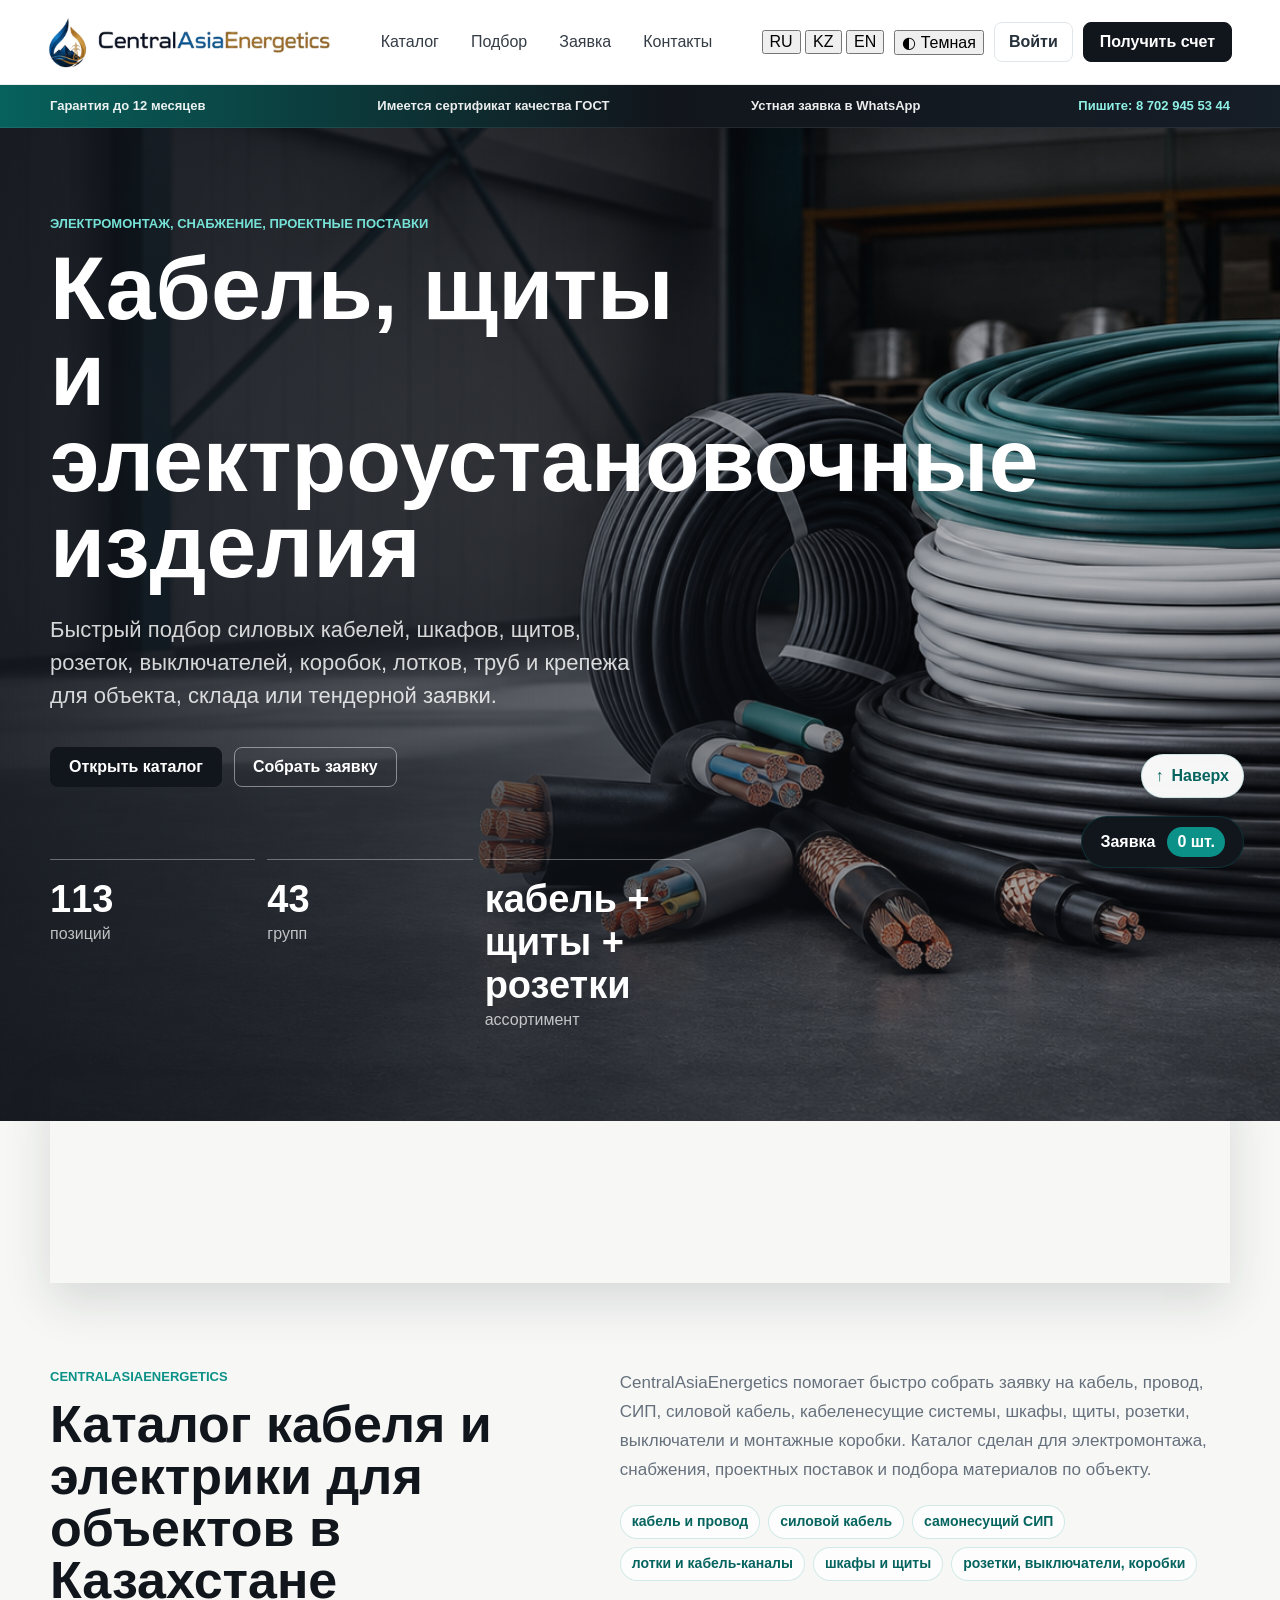
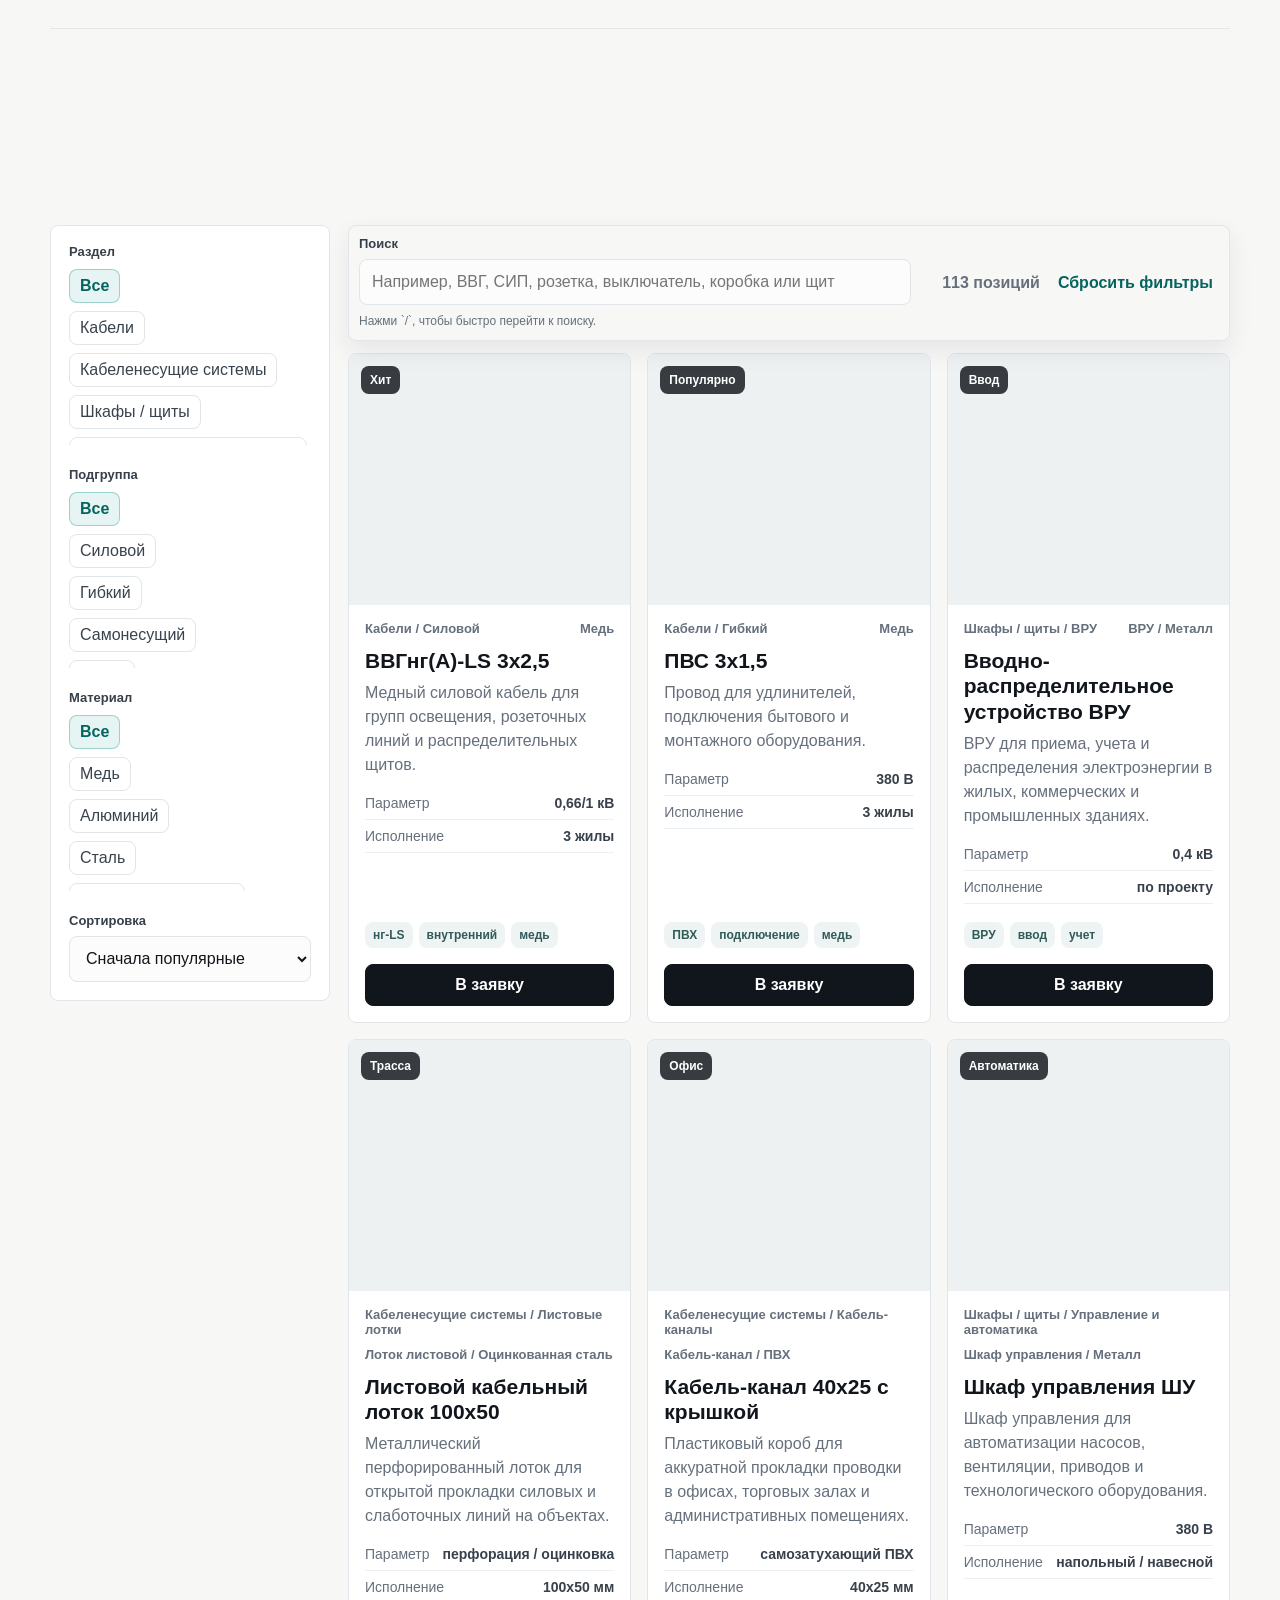
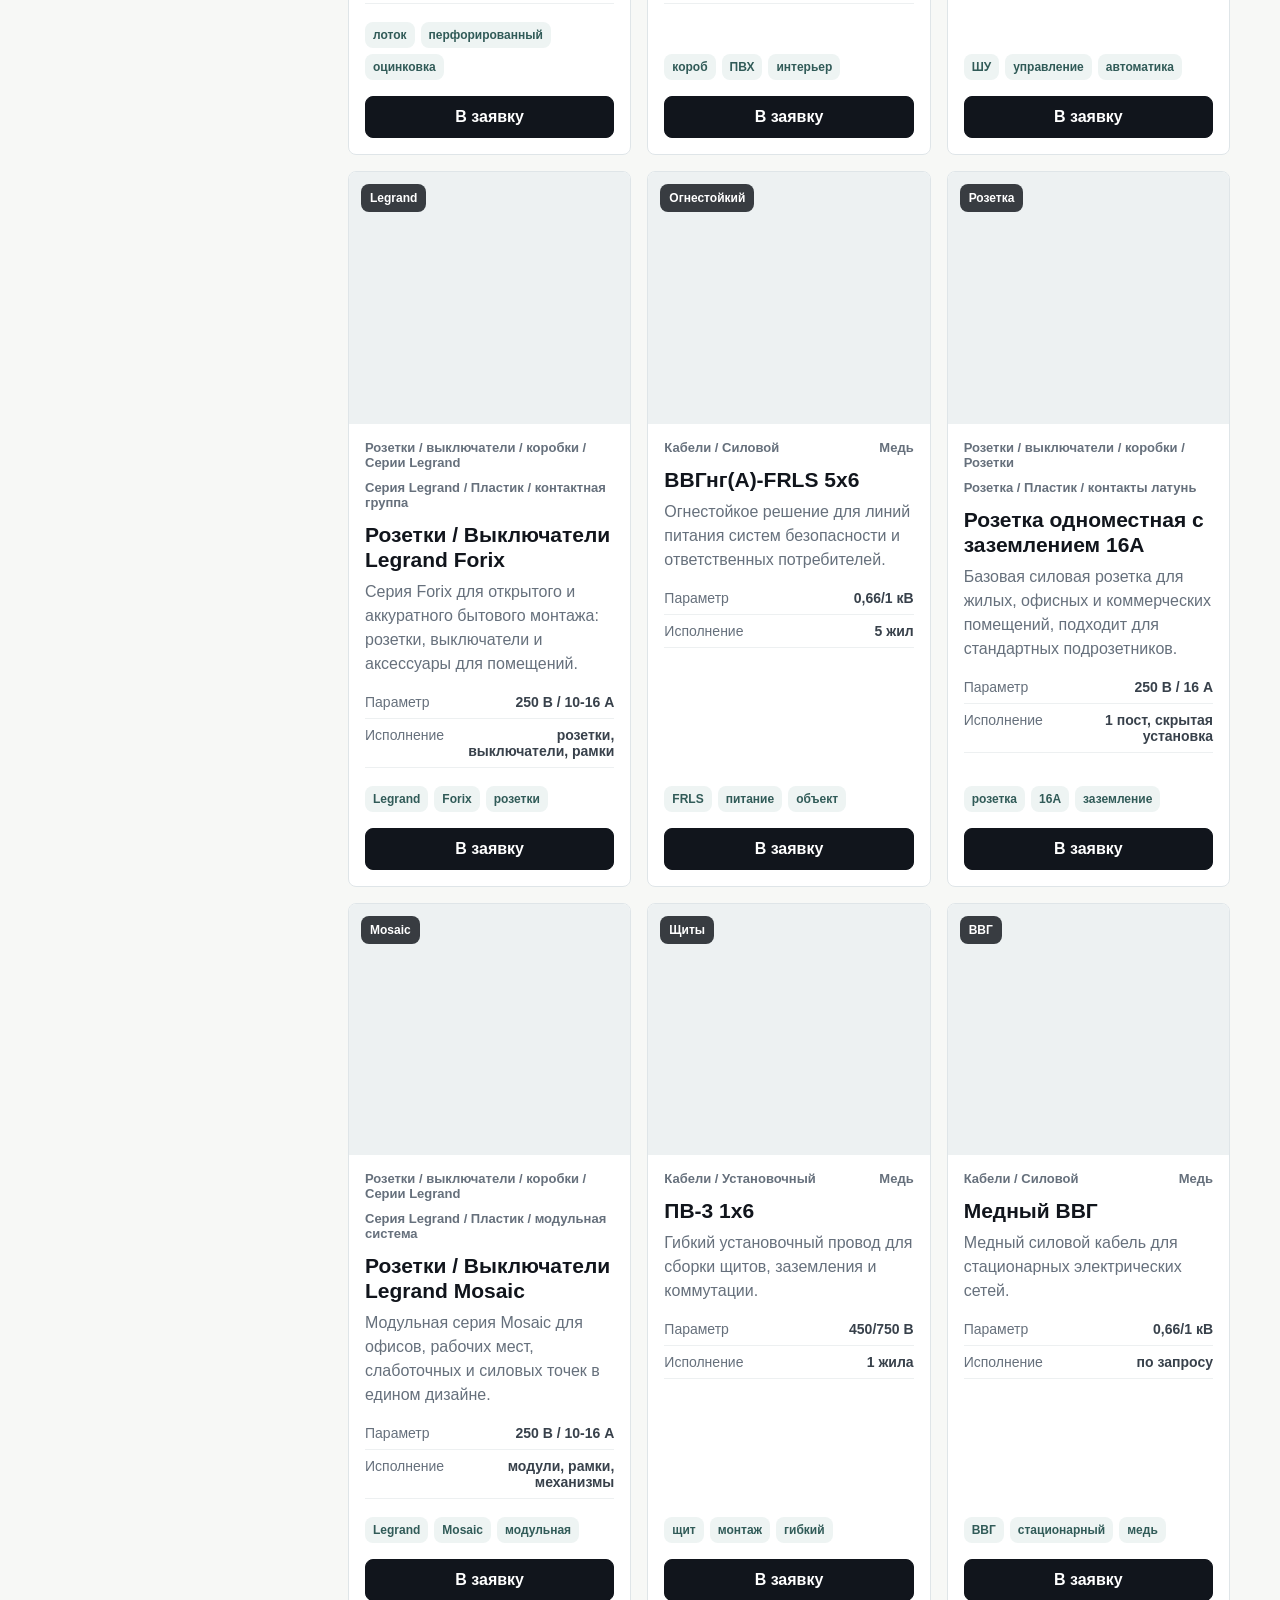
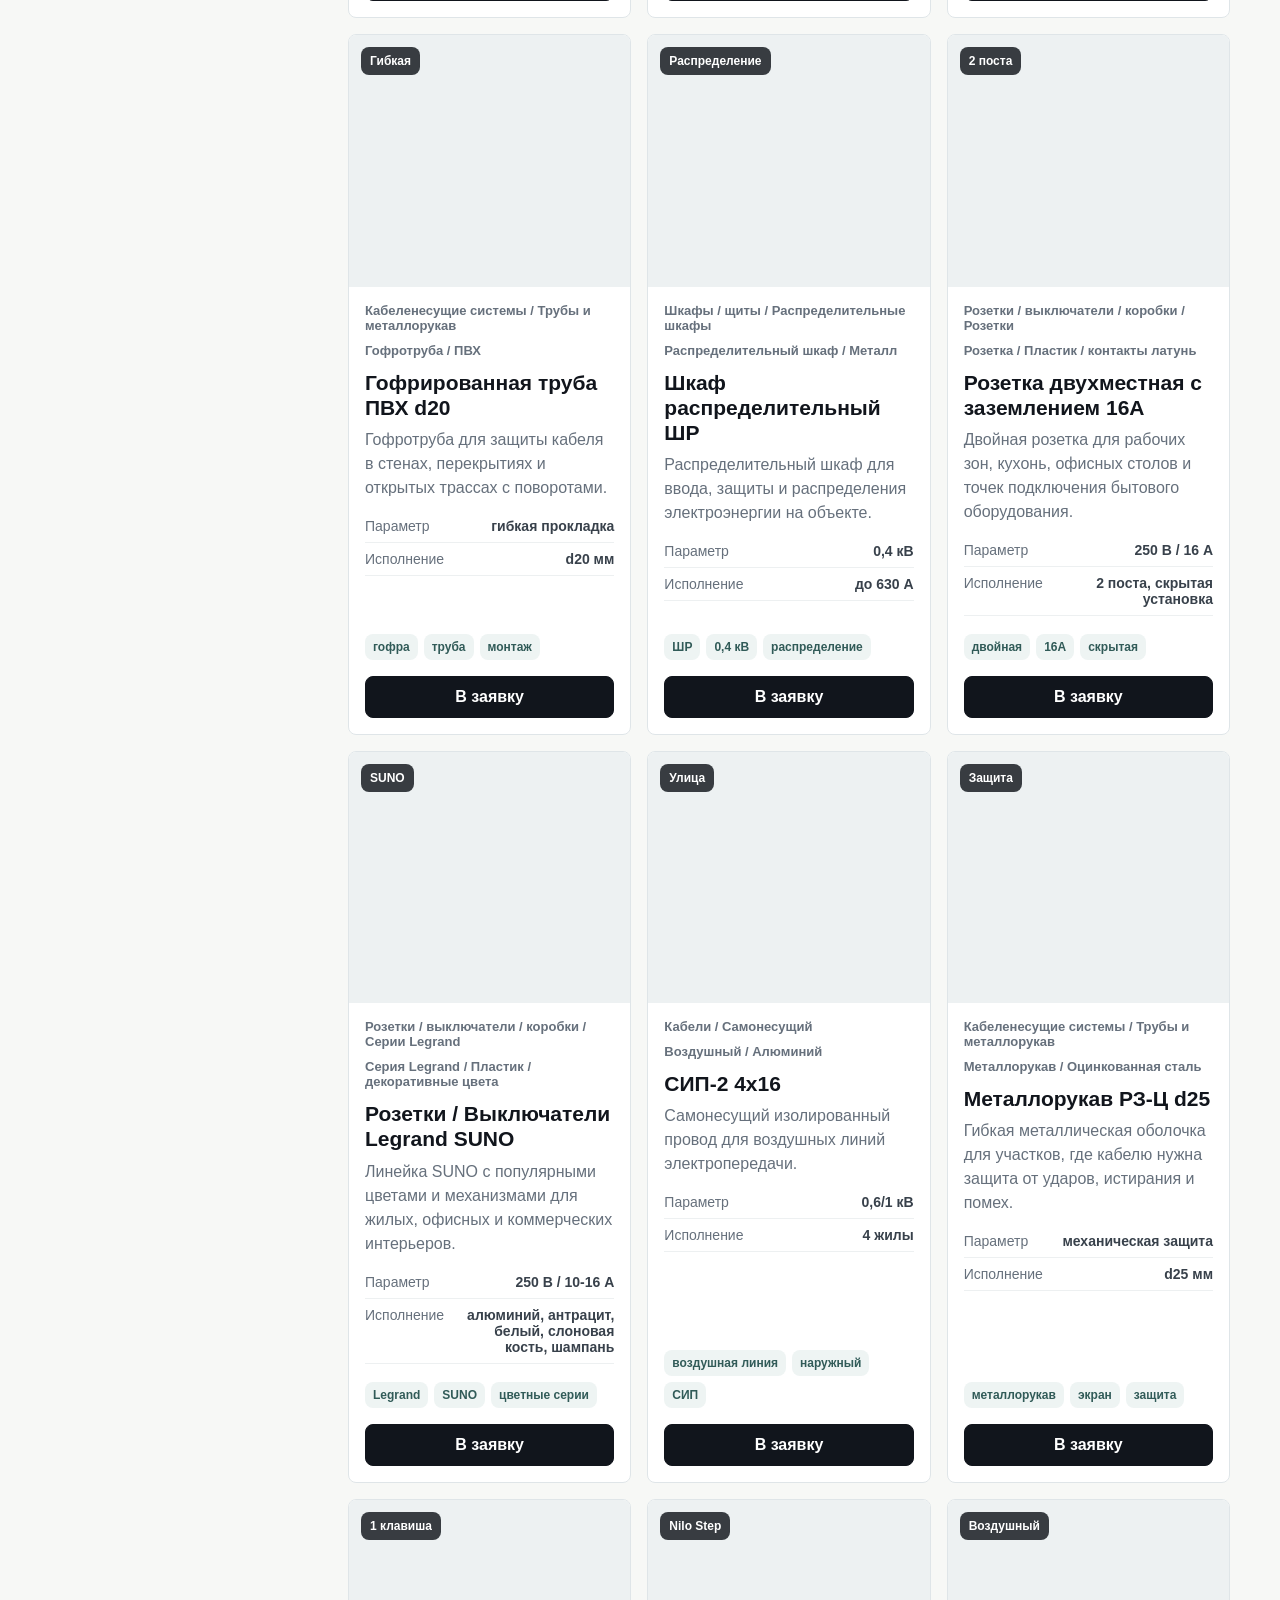
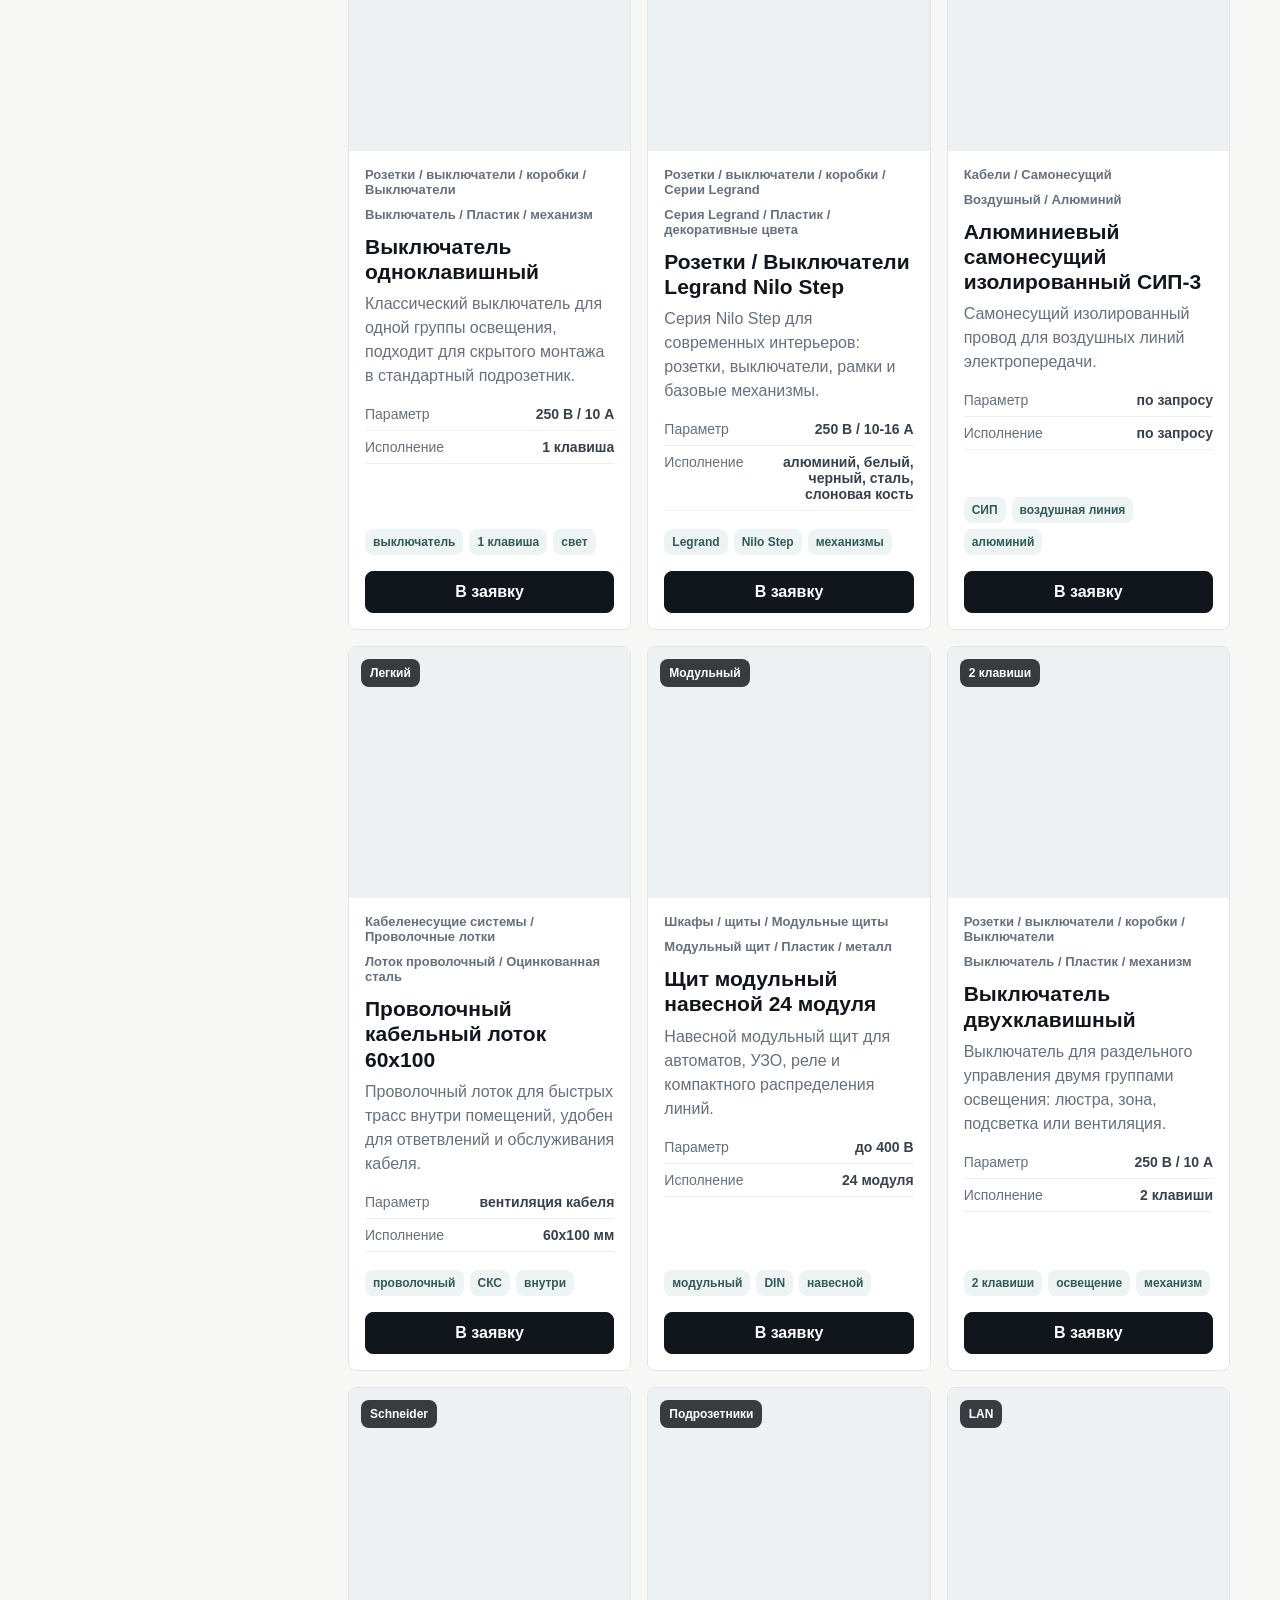
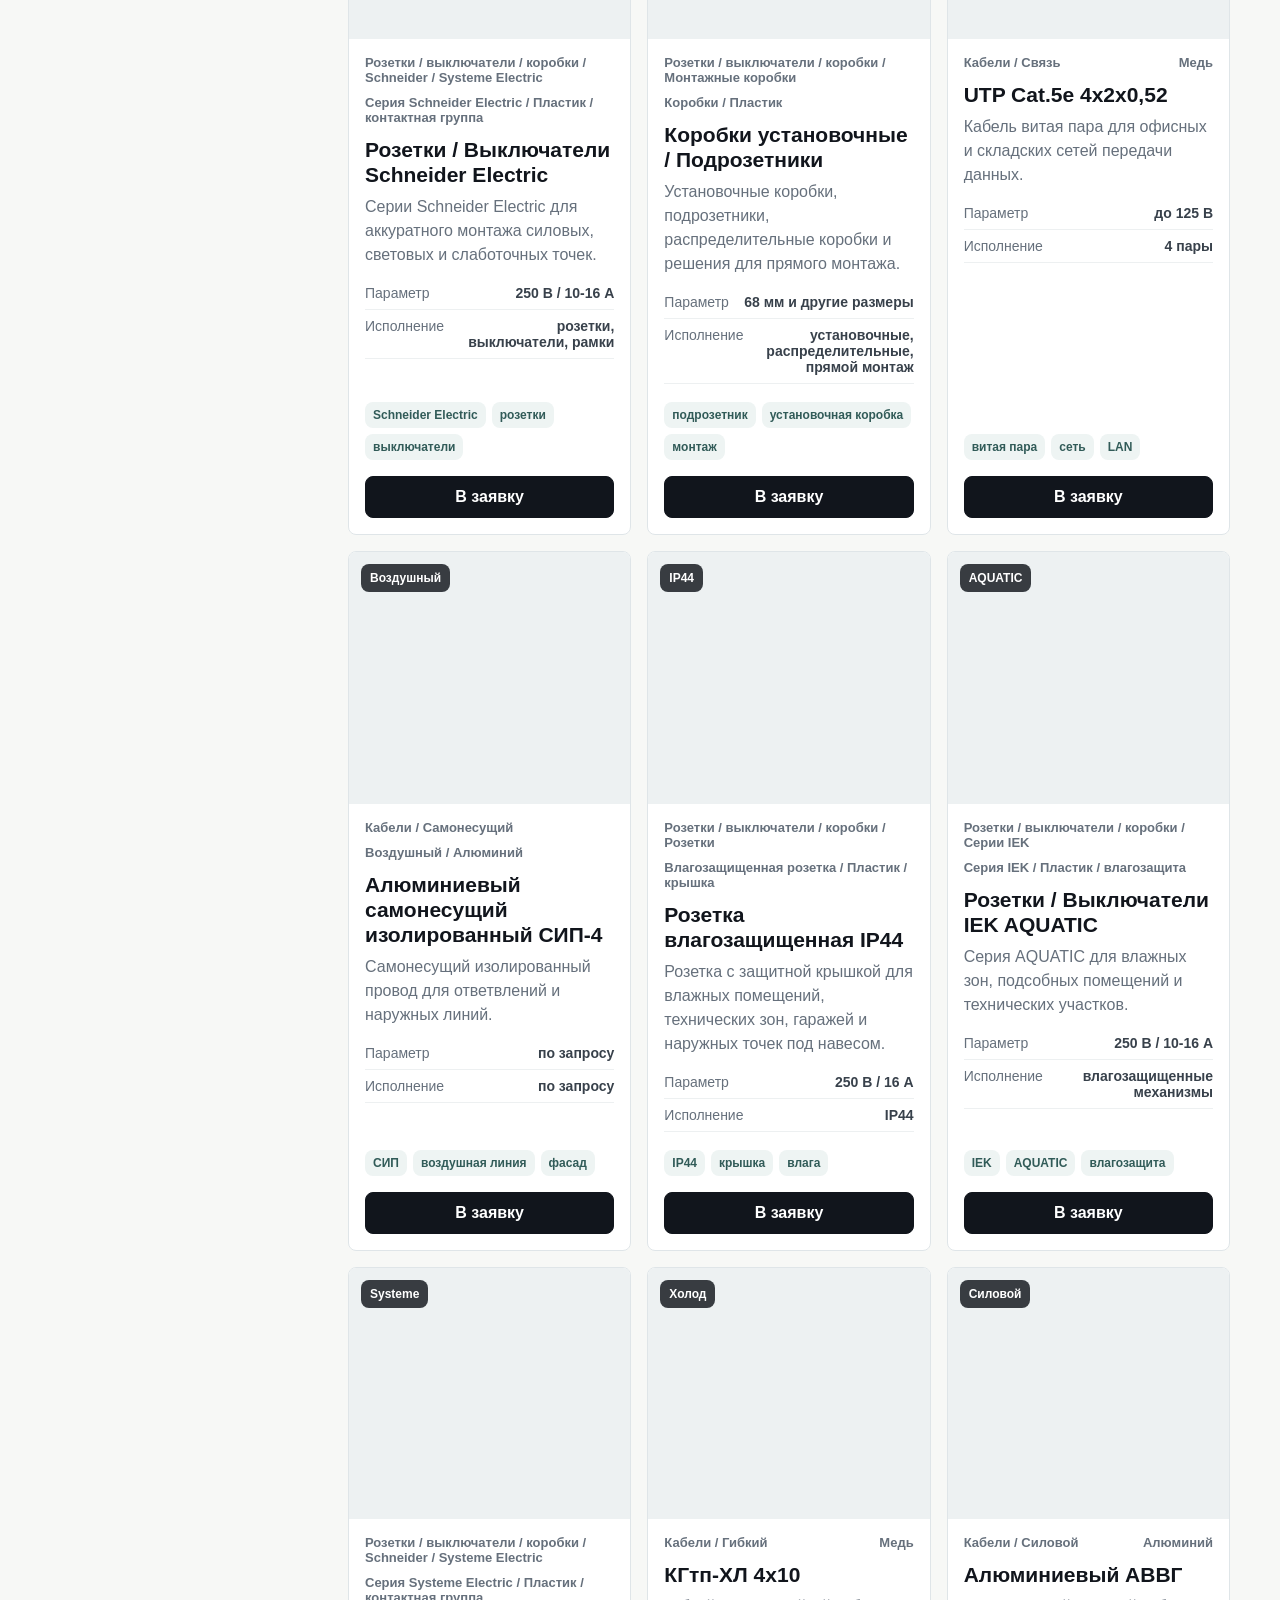
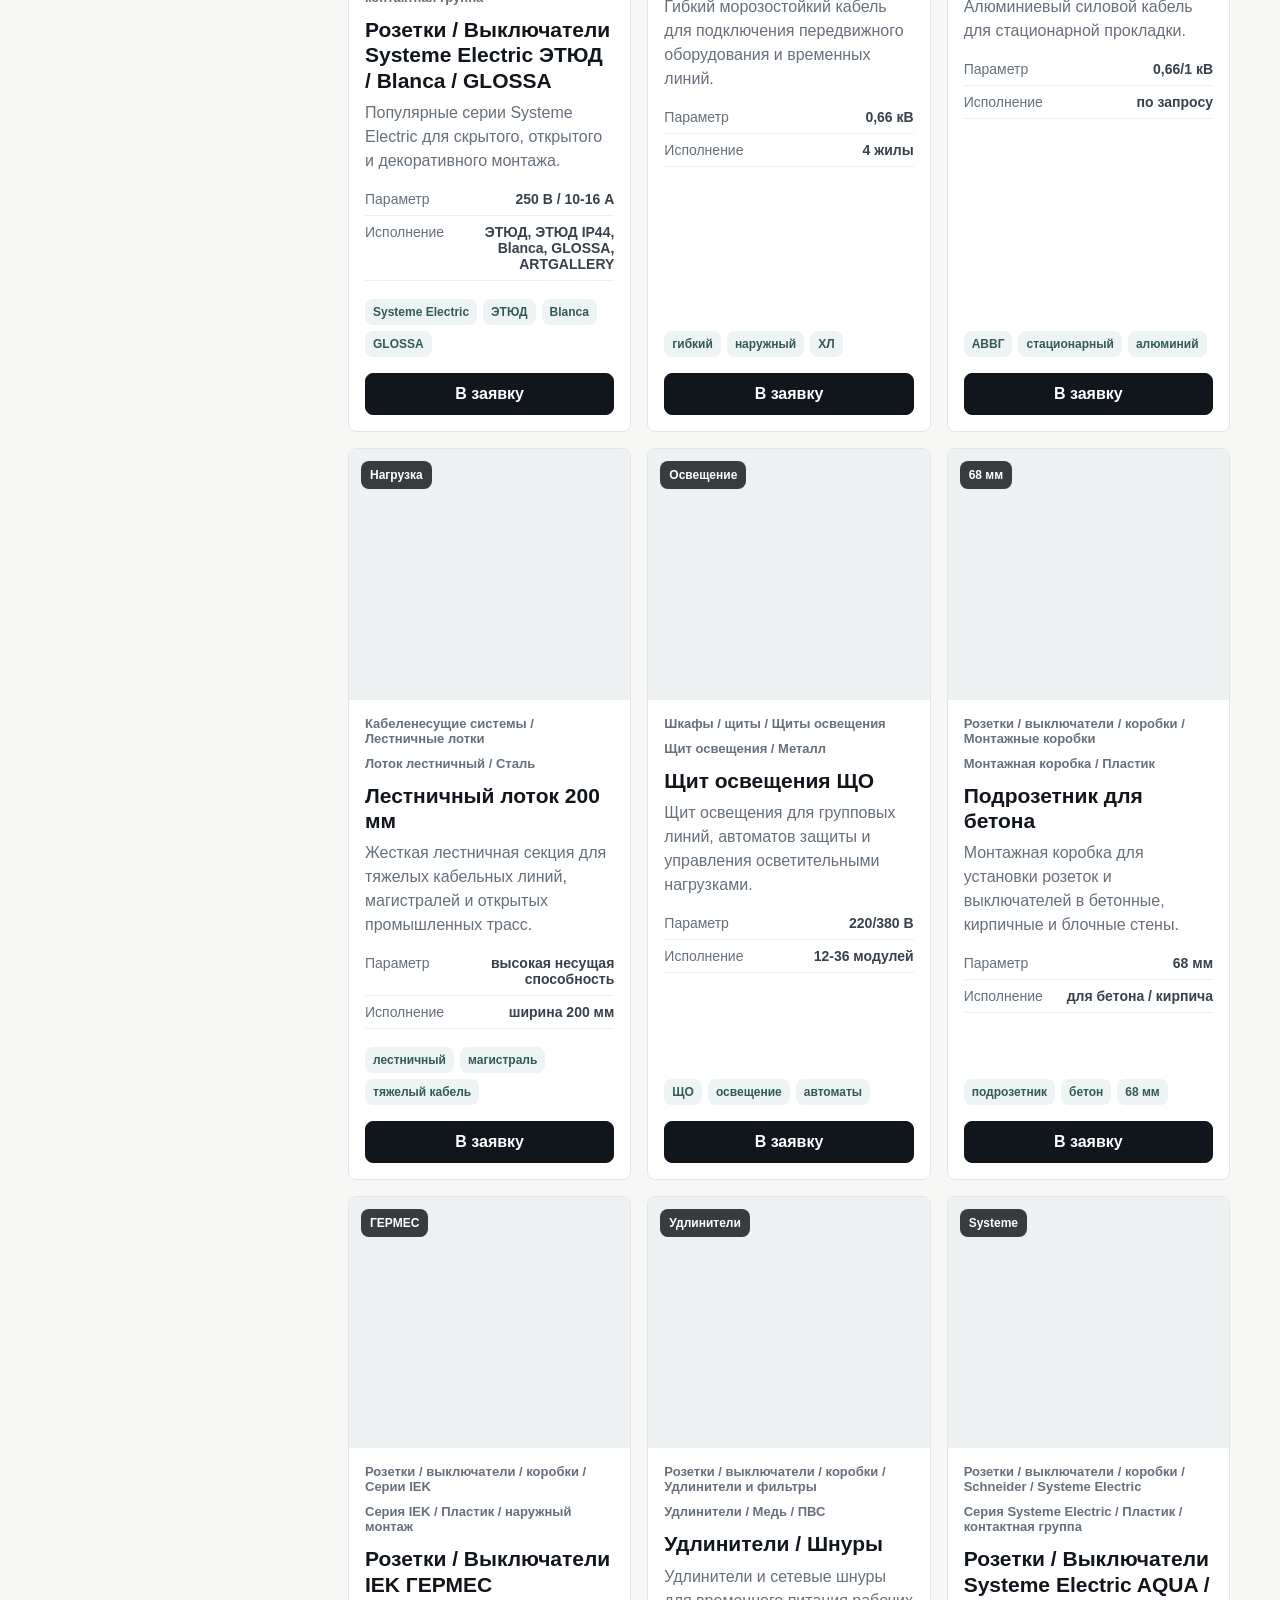
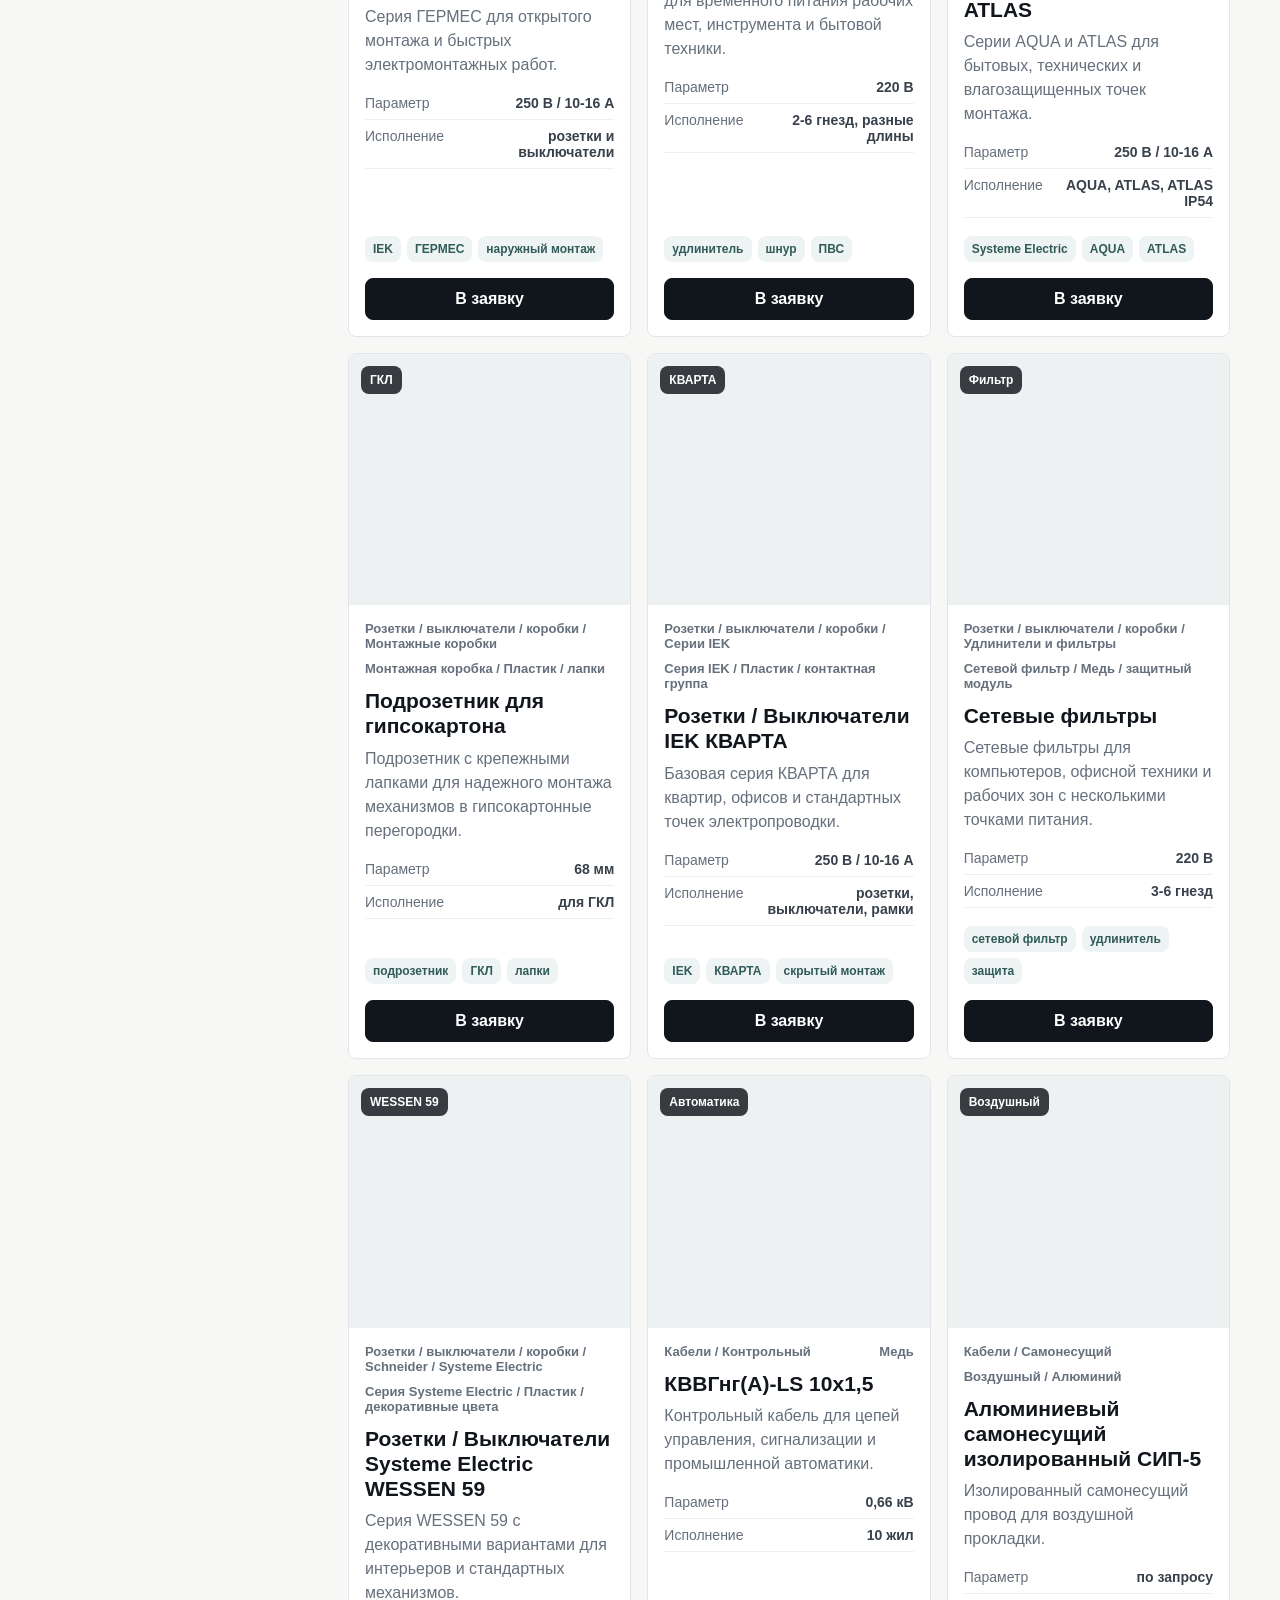
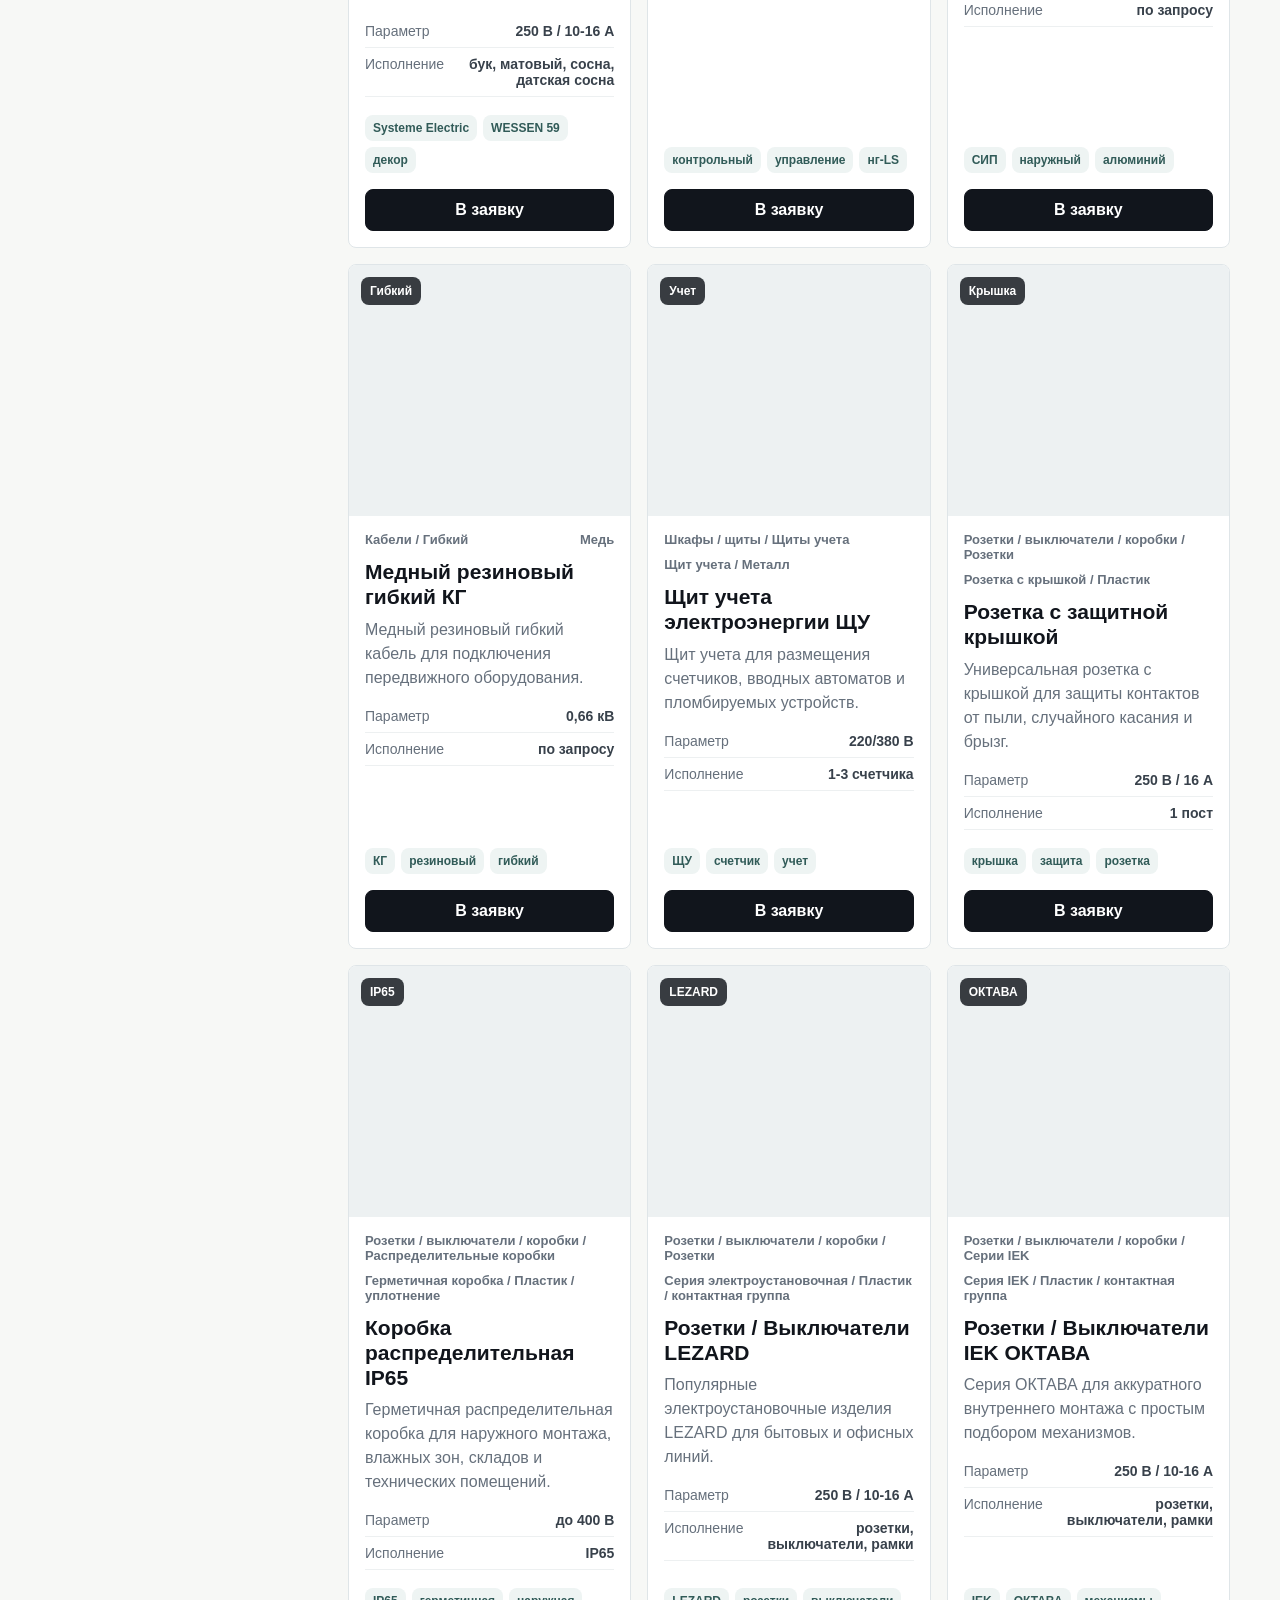
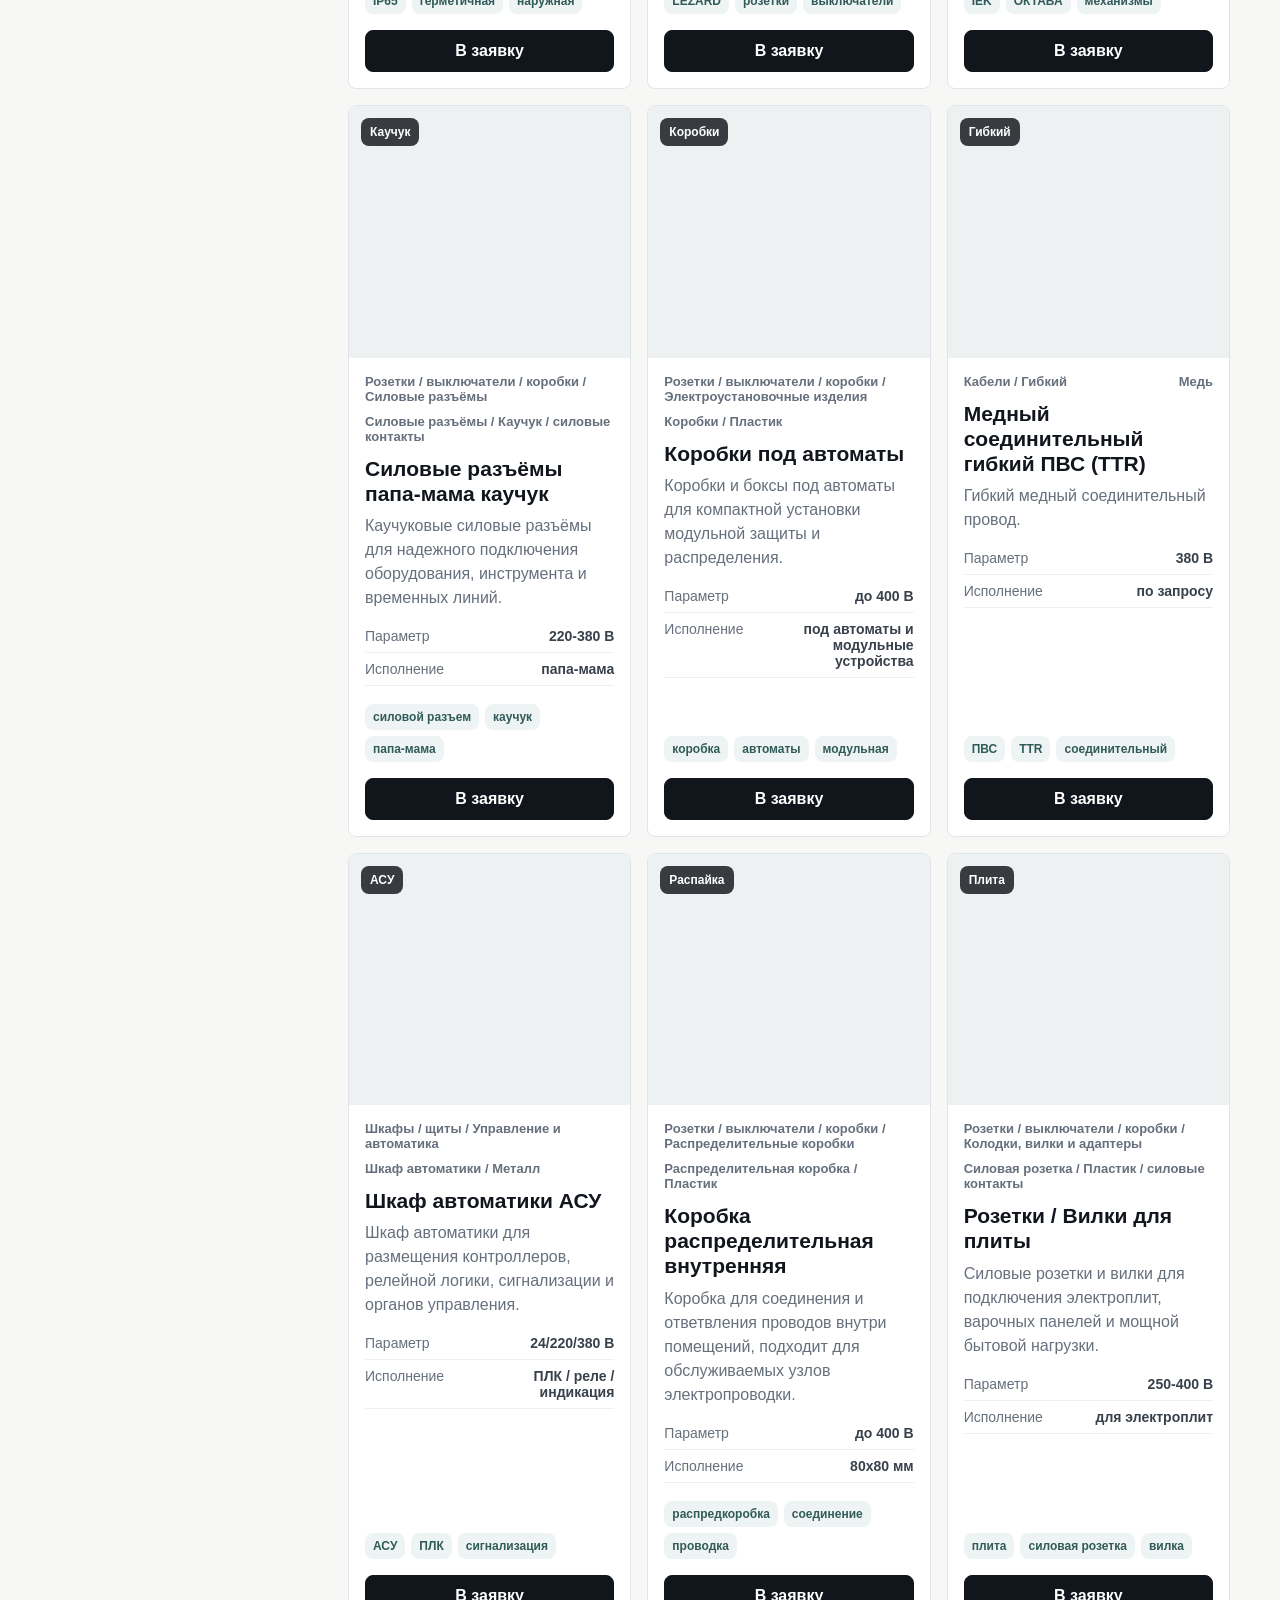
==== commit dc24d863: "Add language and theme switchers" ====
--- a/index.html
+++ b/index.html
@@ -26,7 +26,7 @@
     <link rel="canonical" href="https://centralasiaenergetics.kz/">
     <link rel="icon" type="image/png" href="assets/centralasia-logo-mark.png">
     <link rel="apple-touch-icon" href="assets/centralasia-logo-mark.png">
-    <link rel="stylesheet" href="styles.css?v=20260617-contacts-2">
+    <link rel="stylesheet" href="styles.css?v=20260618-i18n-theme">
     <script type="application/ld+json" nonce="cae-seo-20260616">
       {
         "@context": "https://schema.org",
@@ -94,6 +94,15 @@
       </nav>
 
       <div class="header-actions">
+        <div class="language-switcher" aria-label="Выбор языка">
+          <button class="lang-button is-active" type="button" data-lang="ru" aria-pressed="true">RU</button>
+          <button class="lang-button" type="button" data-lang="kz" aria-pressed="false">KZ</button>
+          <button class="lang-button" type="button" data-lang="en" aria-pressed="false">EN</button>
+        </div>
+        <button class="theme-toggle" type="button" id="themeToggle" aria-label="Включить темную тему" aria-pressed="false">
+          <span class="theme-toggle-icon" aria-hidden="true">◐</span>
+          <span class="theme-toggle-text">Темная</span>
+        </button>
         <button class="auth-button" type="button" id="authOpen">Войти</button>
         <a class="header-action" href="#request">Получить счет</a>
       </div>
@@ -379,7 +388,7 @@
       <span>Розетки / выключатели / коробки</span>
     </footer>
 
-    <script src="app-helpers.js?v=20260617-contacts-2" defer></script>
-    <script src="app.js?v=20260617-contacts-2" defer></script>
+    <script src="app-helpers.js?v=20260618-i18n-theme" defer></script>
+    <script src="app.js?v=20260618-i18n-theme" defer></script>
   </body>
 </html>
--- a/styles.css
+++ b/styles.css
@@ -1231,6 +1231,7 @@
   margin: 0 auto;
   padding: 20px 0 72px;
 }
+/* contacts-release: 20260617-contacts-2 */
 
 .contacts-heading {
   margin-bottom: 24px;
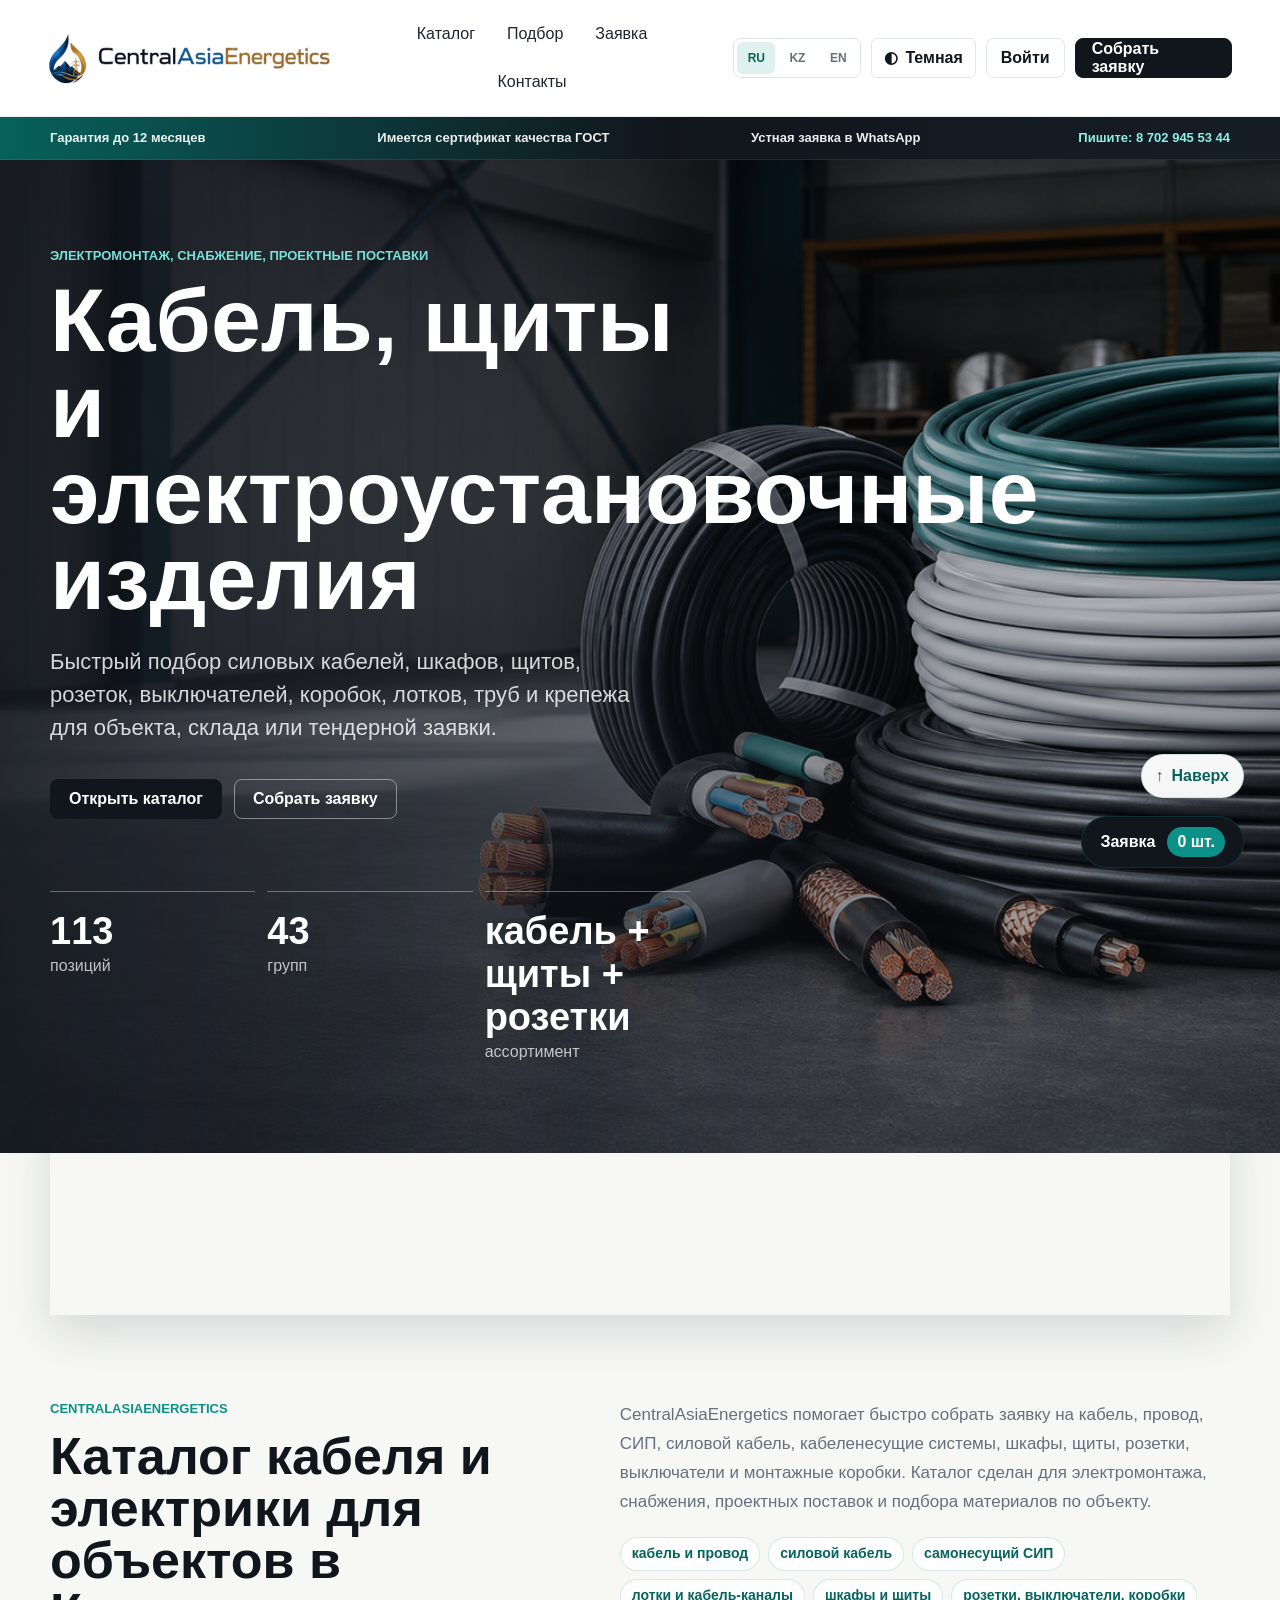
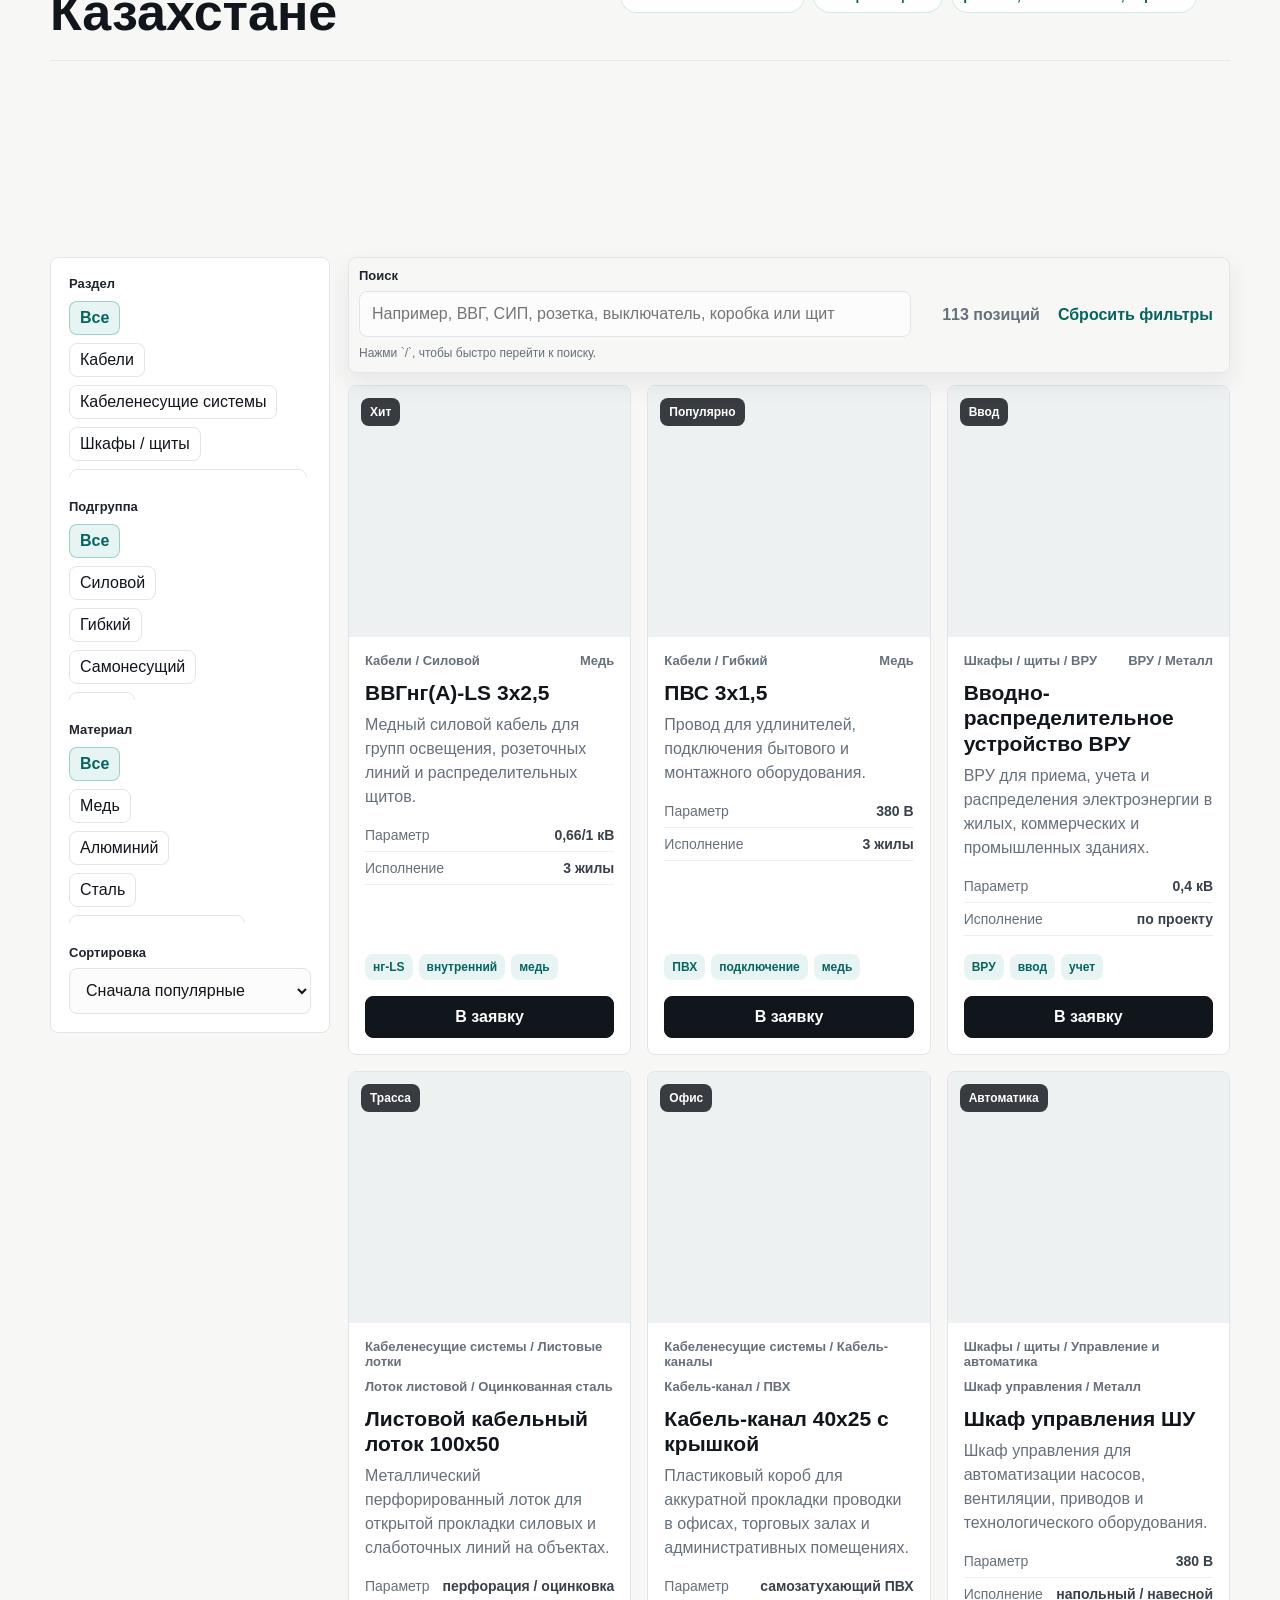
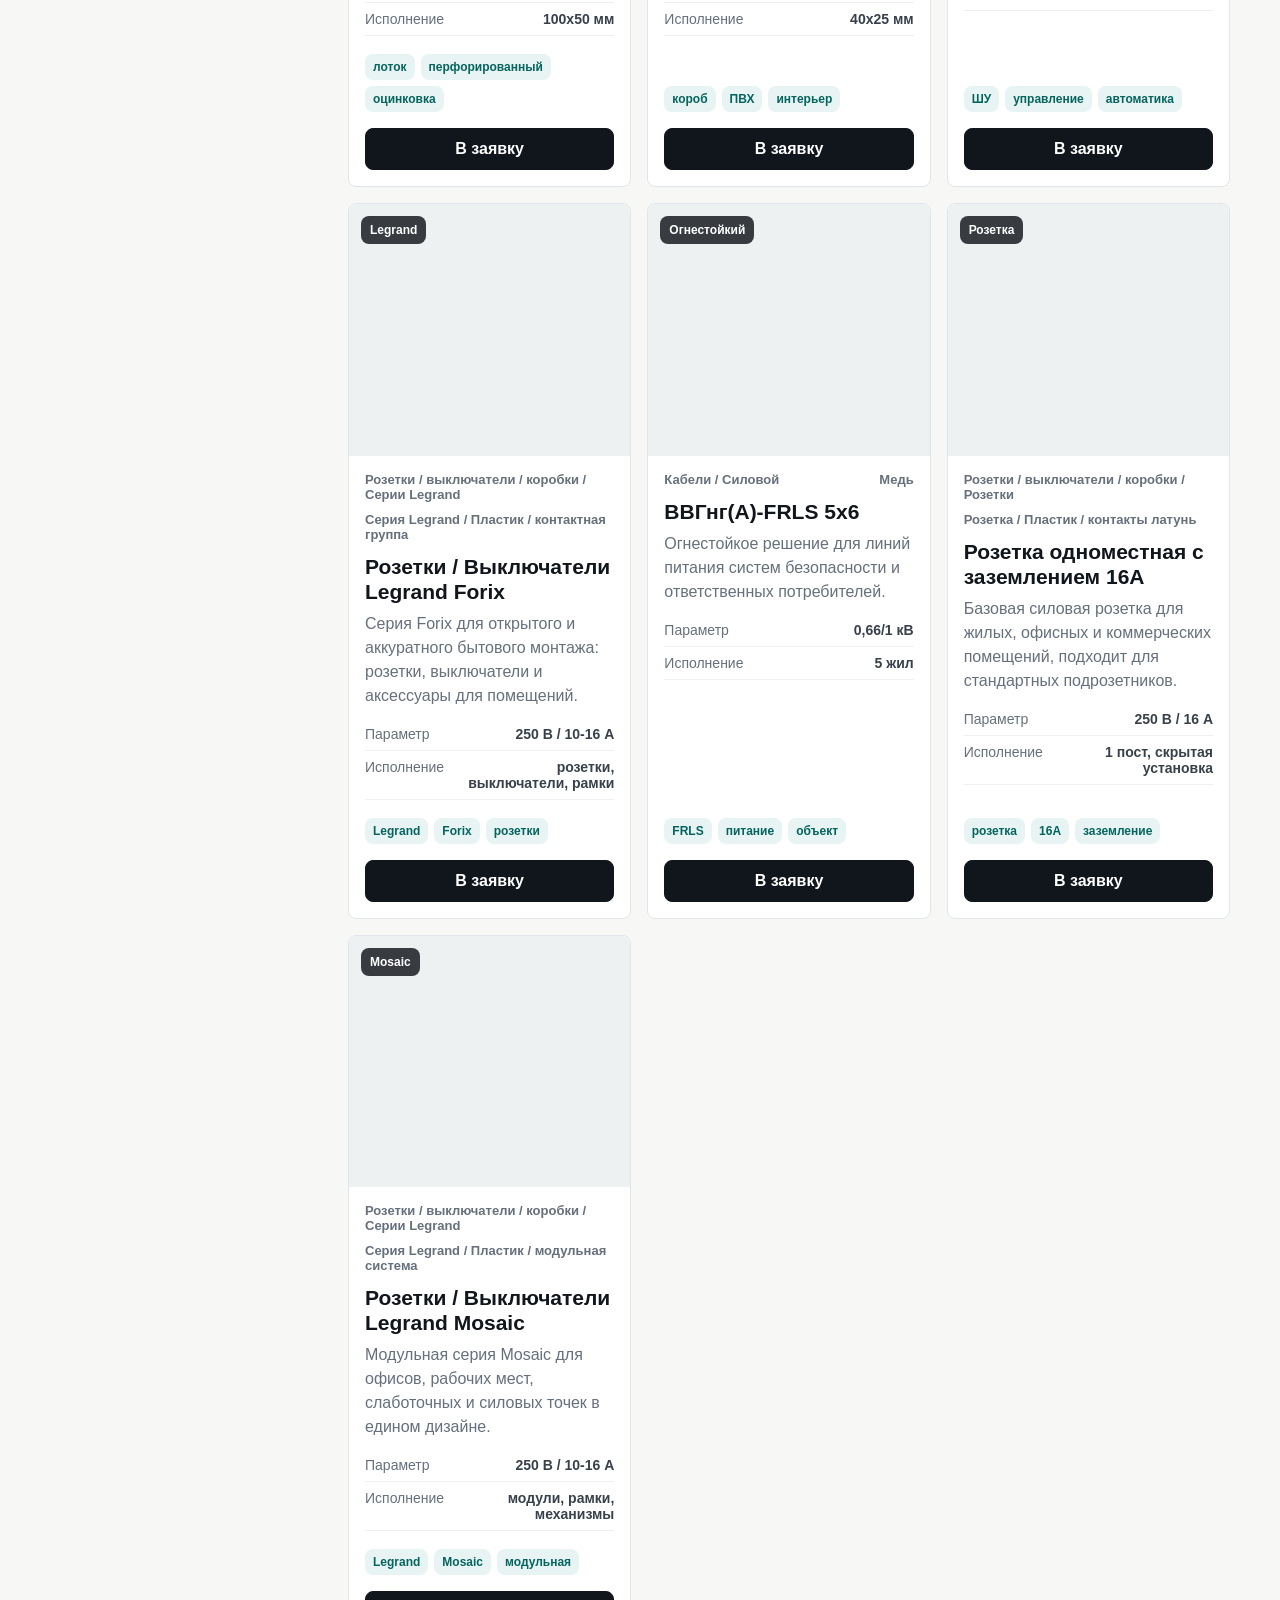
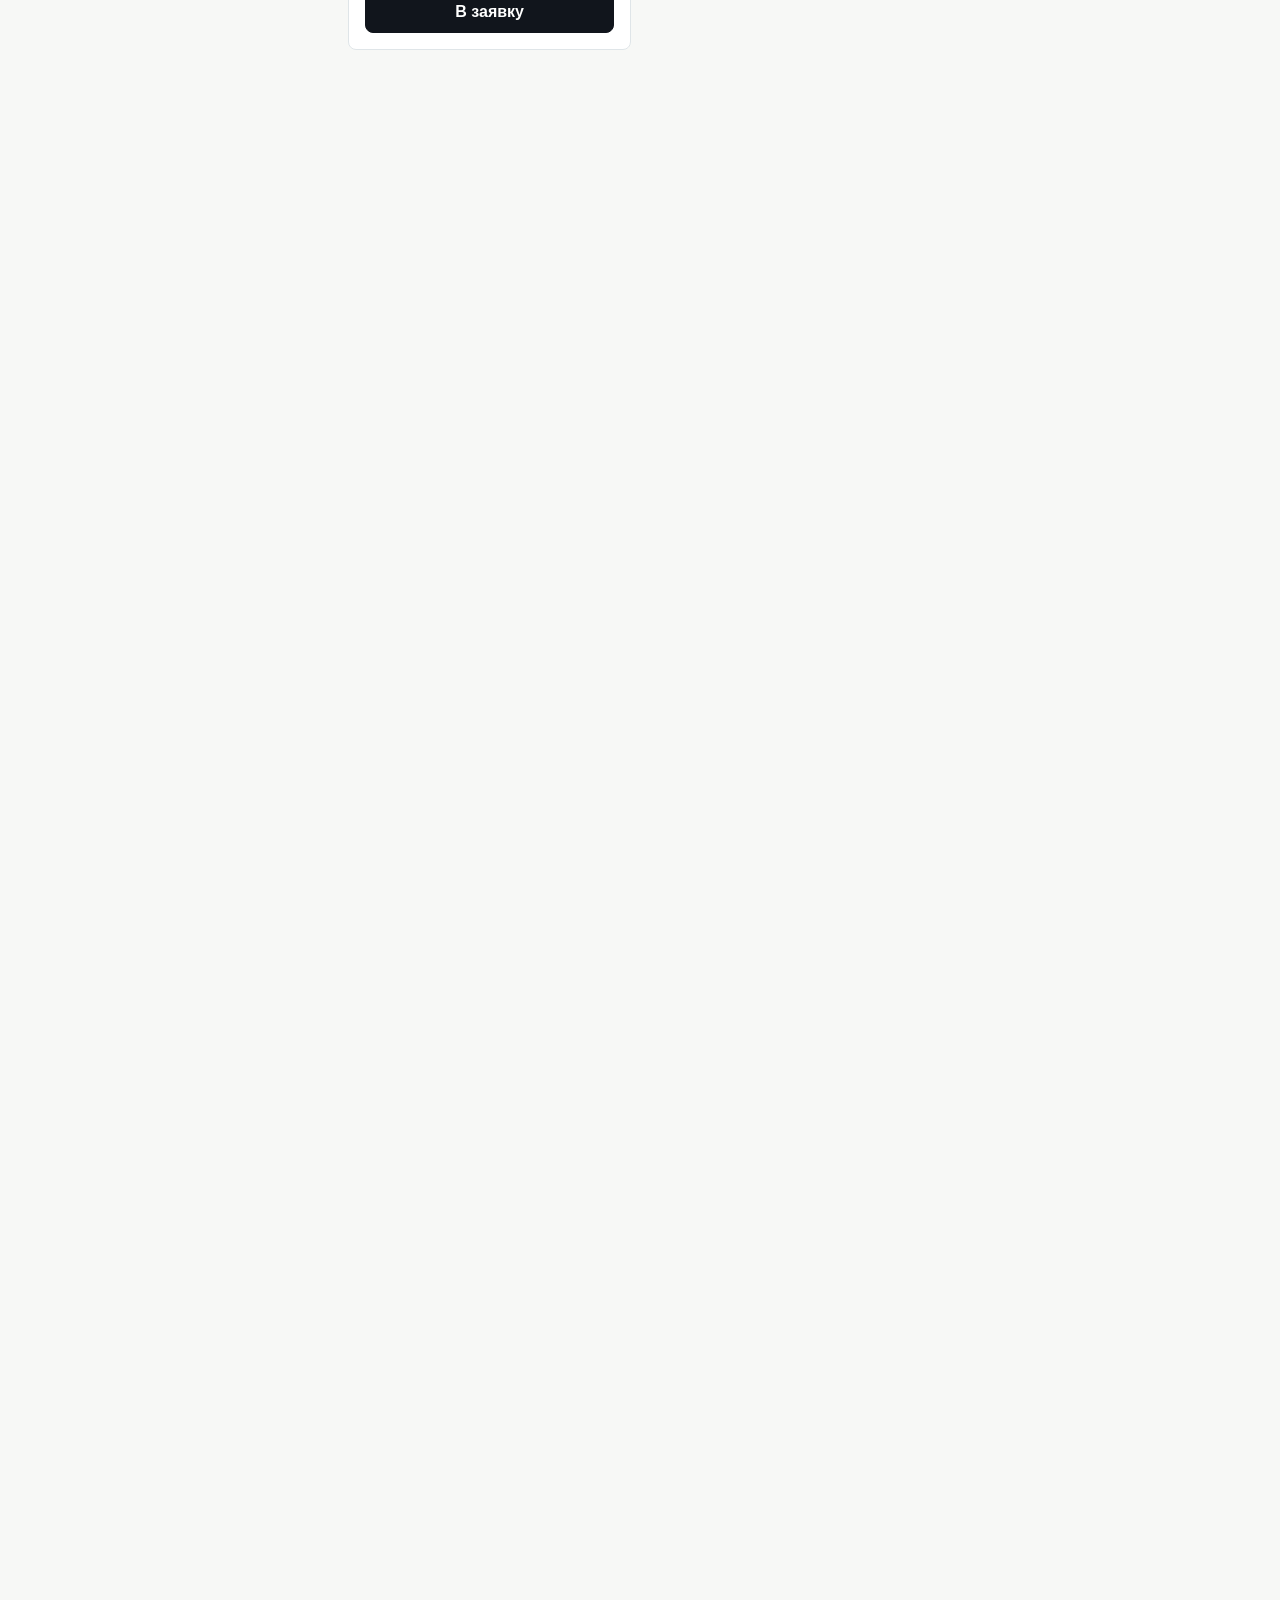
==== commit f00126da: "Fix dark theme logo" ====
--- a/index.html
+++ b/index.html
@@ -26,7 +26,7 @@
     <link rel="canonical" href="https://centralasiaenergetics.kz/">
     <link rel="icon" type="image/png" href="assets/centralasia-logo-mark.png">
     <link rel="apple-touch-icon" href="assets/centralasia-logo-mark.png">
-    <link rel="stylesheet" href="styles.css?v=20260618-i18n-theme">
+    <link rel="stylesheet" href="styles.css?v=20260618-logo-fix">
     <script type="application/ld+json" nonce="cae-seo-20260616">
       {
         "@context": "https://schema.org",
--- a/styles.css
+++ b/styles.css
@@ -5,6 +5,9 @@
   --line: #dfe5e8;
   --paper: #f7f8f6;
   --white: #ffffff;
+  --surface: #ffffff;
+  --surface-soft: #fbfcfb;
+  --surface-muted: #edf1f2;
   --teal: #0b9187;
   --teal-dark: #06645f;
   --copper: #bf6132;
@@ -15,6 +18,24 @@
   --max: 1180px;
 }
 
+[data-theme="dark"] {
+  color-scheme: dark;
+  --ink: #f6f8f8;
+  --muted: #b5c0c9;
+  --line: rgba(255, 255, 255, 0.14);
+  --paper: #0d1117;
+  --white: #151b23;
+  --surface: #151b23;
+  --surface-soft: #10161d;
+  --surface-muted: #1d2630;
+  --teal: #45d5c9;
+  --teal-dark: #7af1e8;
+  --copper: #e5a066;
+  --copper-soft: rgba(229, 160, 102, 0.18);
+  --green: #b7cf67;
+  --shadow: 0 20px 52px rgba(0, 0, 0, 0.34);
+}
+
 * {
   box-sizing: border-box;
 }
@@ -35,6 +56,7 @@
   color: var(--ink);
   font-family: Inter, "Segoe UI", Arial, sans-serif;
   letter-spacing: 0;
+  transition: background 220ms ease, color 220ms ease;
 }
 
 img {
@@ -122,7 +144,7 @@
   gap: 24px;
   padding: 14px clamp(18px, 4vw, 48px);
   border-bottom: 1px solid rgba(17, 21, 28, 0.08);
-  background: rgba(255, 255, 255, 0.94);
+  background: color-mix(in srgb, var(--surface) 94%, transparent);
   backdrop-filter: blur(16px);
 }
 
@@ -130,6 +152,13 @@
   display: inline-flex;
   align-items: center;
   min-width: 0;
+  border-radius: var(--radius);
+  transition: background 180ms ease, padding 180ms ease;
+}
+
+[data-theme="dark"] .brand {
+  background: rgba(255, 255, 255, 0.94);
+  padding: 4px 10px 4px 4px;
 }
 
 .brand-logo {
@@ -207,7 +236,7 @@
 .nav-links a {
   display: inline-flex;
   padding: 0 12px;
-  color: #343c45;
+  color: color-mix(in srgb, var(--ink) 82%, var(--muted));
 }
 
 .nav-links a:hover {
@@ -219,6 +248,67 @@
   display: inline-flex;
   align-items: center;
   gap: 10px;
+}
+
+.language-switcher {
+  display: inline-flex;
+  min-height: 40px;
+  align-items: center;
+  gap: 3px;
+  border: 1px solid var(--line);
+  border-radius: var(--radius);
+  background: color-mix(in srgb, var(--surface) 86%, transparent);
+  padding: 3px;
+}
+
+.lang-button,
+.theme-toggle {
+  min-height: 32px;
+  border: 0;
+  border-radius: calc(var(--radius) - 2px);
+  font-weight: 900;
+  transition: background 180ms ease, color 180ms ease, transform 180ms ease, box-shadow 180ms ease;
+}
+
+.lang-button {
+  min-width: 38px;
+  background: transparent;
+  color: var(--muted);
+  font-size: 12px;
+}
+
+.lang-button:hover,
+.lang-button.is-active {
+  background: color-mix(in srgb, var(--teal) 13%, var(--surface));
+  color: var(--teal-dark);
+}
+
+.lang-button:hover,
+.theme-toggle:hover {
+  transform: translateY(-1px);
+}
+
+.theme-toggle {
+  display: inline-flex;
+  align-items: center;
+  justify-content: center;
+  gap: 7px;
+  min-height: 40px;
+  border: 1px solid var(--line);
+  background: var(--surface);
+  color: var(--ink);
+  padding: 0 12px;
+}
+
+.theme-toggle[aria-pressed="true"] {
+  border-color: color-mix(in srgb, var(--teal) 34%, var(--line));
+  background: color-mix(in srgb, var(--teal) 13%, var(--surface));
+  color: var(--teal-dark);
+}
+
+.theme-toggle-icon {
+  font-size: 16px;
+  line-height: 1;
 }
 
 .header-action,
@@ -237,9 +327,9 @@
 .auth-button {
   display: inline-flex;
   border: 1px solid var(--line);
-  background: var(--white);
+  background: var(--surface);
   padding: 0 14px;
-  color: #26313b;
+  color: var(--ink);
   font-weight: 800;
 }
 
@@ -276,7 +366,7 @@
   display: inline-flex;
   border: 1px solid rgba(255, 255, 255, 0.44);
   padding: 0 18px;
-  color: var(--white);
+  color: #ffffff;
   font-weight: 700;
 }
 
@@ -358,7 +448,7 @@
 }
 
 .auth-tab.is-active {
-  background: var(--white);
+  background: var(--surface);
   color: var(--teal-dark);
   box-shadow: 0 4px 14px rgba(20, 27, 35, 0.08);
 }
@@ -405,7 +495,7 @@
   justify-content: center;
   margin: 0 auto;
   padding: 88px 0 92px;
-  color: var(--white);
+  color: #ffffff;
 }
 
 .eyebrow {
@@ -484,7 +574,7 @@
 
 .quick-strip article {
   min-height: 190px;
-  background: var(--white);
+  background: var(--surface);
   padding: 26px;
 }
 
@@ -547,7 +637,7 @@
   padding: 7px 11px;
   border: 1px solid rgba(11, 145, 135, 0.18);
   border-radius: 999px;
-  background: rgba(255, 255, 255, 0.72);
+  background: color-mix(in srgb, var(--surface) 82%, transparent);
   color: var(--teal-dark);
   font-size: 14px;
   font-weight: 800;
@@ -587,7 +677,7 @@
 .request-form {
   border: 1px solid var(--line);
   border-radius: var(--radius);
-  background: var(--white);
+  background: var(--surface);
 }
 
 .filters {
@@ -619,7 +709,7 @@
 
 .field span,
 .filter-title {
-  color: #37404a;
+  color: color-mix(in srgb, var(--ink) 82%, var(--muted));
   font-size: 13px;
   font-weight: 800;
 }
@@ -636,7 +726,7 @@
   width: 100%;
   border: 1px solid var(--line);
   border-radius: var(--radius);
-  background: #fbfcfb;
+  background: var(--surface-soft);
   color: var(--ink);
   outline: none;
   transition: border-color 180ms ease, box-shadow 180ms ease, background 180ms ease;
@@ -722,9 +812,9 @@
   min-height: 34px;
   border: 1px solid var(--line);
   border-radius: var(--radius);
-  background: var(--white);
+  background: var(--surface);
   padding: 0 10px;
-  color: #39434d;
+  color: var(--ink);
   scroll-snap-align: start;
   white-space: nowrap;
   transition: border-color 180ms ease, background 180ms ease, color 180ms ease, transform 180ms ease;
@@ -762,7 +852,7 @@
   margin-bottom: 12px;
   border: 1px solid rgba(223, 229, 232, 0.9);
   border-radius: var(--radius);
-  background: rgba(247, 248, 246, 0.92);
+  background: color-mix(in srgb, var(--paper) 92%, transparent);
   padding: 10px;
   backdrop-filter: blur(14px);
   box-shadow: 0 10px 24px rgba(20, 27, 35, 0.08);
@@ -800,7 +890,7 @@
   min-height: 42px;
   border: 1px solid var(--line);
   border-radius: var(--radius);
-  background: var(--white);
+  background: var(--surface);
   color: var(--muted);
   font-weight: 900;
 }
@@ -850,7 +940,7 @@
   overflow: hidden;
   border: 1px solid var(--line);
   border-radius: var(--radius);
-  background: var(--white);
+  background: var(--surface);
   transition: opacity 360ms ease, transform 360ms cubic-bezier(0.2, 0.82, 0.2, 1), box-shadow 180ms ease, border-color 180ms ease;
 }
 
@@ -873,7 +963,7 @@
 .product-media {
   position: relative;
   aspect-ratio: 1.12;
-  background: #edf1f2;
+  background: var(--surface-muted);
   overflow: hidden;
 }
 
@@ -1063,9 +1153,9 @@
 
 .tag-row span {
   border-radius: var(--radius);
-  background: #eef4f3;
+  background: color-mix(in srgb, var(--teal) 10%, var(--surface));
   padding: 6px 8px;
-  color: #315b58;
+  color: var(--teal-dark);
   font-size: 12px;
   font-weight: 800;
 }
@@ -1096,7 +1186,7 @@
 .empty-state {
   border: 1px dashed var(--line);
   border-radius: var(--radius);
-  background: var(--white);
+  background: var(--surface);
   padding: 30px;
   color: var(--muted);
   text-align: center;
@@ -1173,7 +1263,7 @@
   min-height: 34px;
   border: 1px solid var(--line);
   border-radius: var(--radius);
-  background: var(--white);
+  background: var(--surface);
   font-weight: 900;
 }
 
@@ -1252,7 +1342,7 @@
   border-radius: var(--radius);
   background:
     radial-gradient(circle at top right, rgba(11, 145, 135, 0.08), transparent 34%),
-    linear-gradient(180deg, rgba(255, 255, 255, 0.98), rgba(245, 248, 247, 0.98));
+    linear-gradient(180deg, color-mix(in srgb, var(--surface) 98%, transparent), color-mix(in srgb, var(--paper) 98%, transparent));
   padding: 24px;
   box-shadow: 0 18px 42px rgba(20, 27, 35, 0.08);
   transition: transform 220ms ease, box-shadow 220ms ease, border-color 220ms ease;
@@ -1267,7 +1357,7 @@
 .contact-card-accent {
   background:
     radial-gradient(circle at top right, rgba(191, 97, 50, 0.12), transparent 34%),
-    linear-gradient(180deg, rgba(255, 255, 255, 0.98), rgba(248, 246, 244, 0.98));
+    linear-gradient(180deg, color-mix(in srgb, var(--surface) 98%, transparent), color-mix(in srgb, var(--paper) 98%, transparent));
 }
 
 .contact-card-top {
@@ -1353,7 +1443,7 @@
 
 .ghost-contact-button {
   border: 1px solid rgba(17, 21, 28, 0.12);
-  background: rgba(255, 255, 255, 0.82);
+  background: color-mix(in srgb, var(--surface) 82%, transparent);
   color: var(--ink);
 }
 
@@ -1424,7 +1514,7 @@
   border: 1px solid rgba(11, 145, 135, 0.18);
   border-radius: 999px;
   padding: 0 14px;
-  background: rgba(255, 255, 255, 0.96);
+  background: color-mix(in srgb, var(--surface) 96%, transparent);
   color: var(--teal-dark);
   box-shadow: 0 14px 30px rgba(20, 27, 35, 0.14);
   font-weight: 800;
@@ -1448,7 +1538,7 @@
   border: 1px solid rgba(11, 145, 135, 0.22);
   border-radius: var(--radius-lg);
   padding: 13px 16px;
-  background: var(--white);
+  background: var(--surface);
   color: var(--ink);
   box-shadow: var(--shadow);
   font-weight: 800;
@@ -1533,7 +1623,7 @@
     flex: 0 0 auto;
     min-height: 36px;
     padding: 0 11px;
-    background: rgba(255, 255, 255, 0.72);
+    background: color-mix(in srgb, var(--surface) 76%, transparent);
   }
 
   .header-action {
@@ -1544,6 +1634,14 @@
   .header-actions {
     width: 100%;
     gap: 8px;
+  }
+
+  .language-switcher {
+    justify-content: center;
+  }
+
+  .theme-toggle {
+    width: 100%;
   }
 
   .auth-button {
@@ -1635,6 +1733,20 @@
   .header-actions {
     display: grid;
     grid-template-columns: 1fr 1fr;
+  }
+
+  .language-switcher,
+  .theme-toggle {
+    min-width: 0;
+  }
+
+  .lang-button {
+    min-width: 32px;
+    padding: 0 7px;
+  }
+
+  .theme-toggle {
+    padding: 0 10px;
   }
 
   .auth-button,
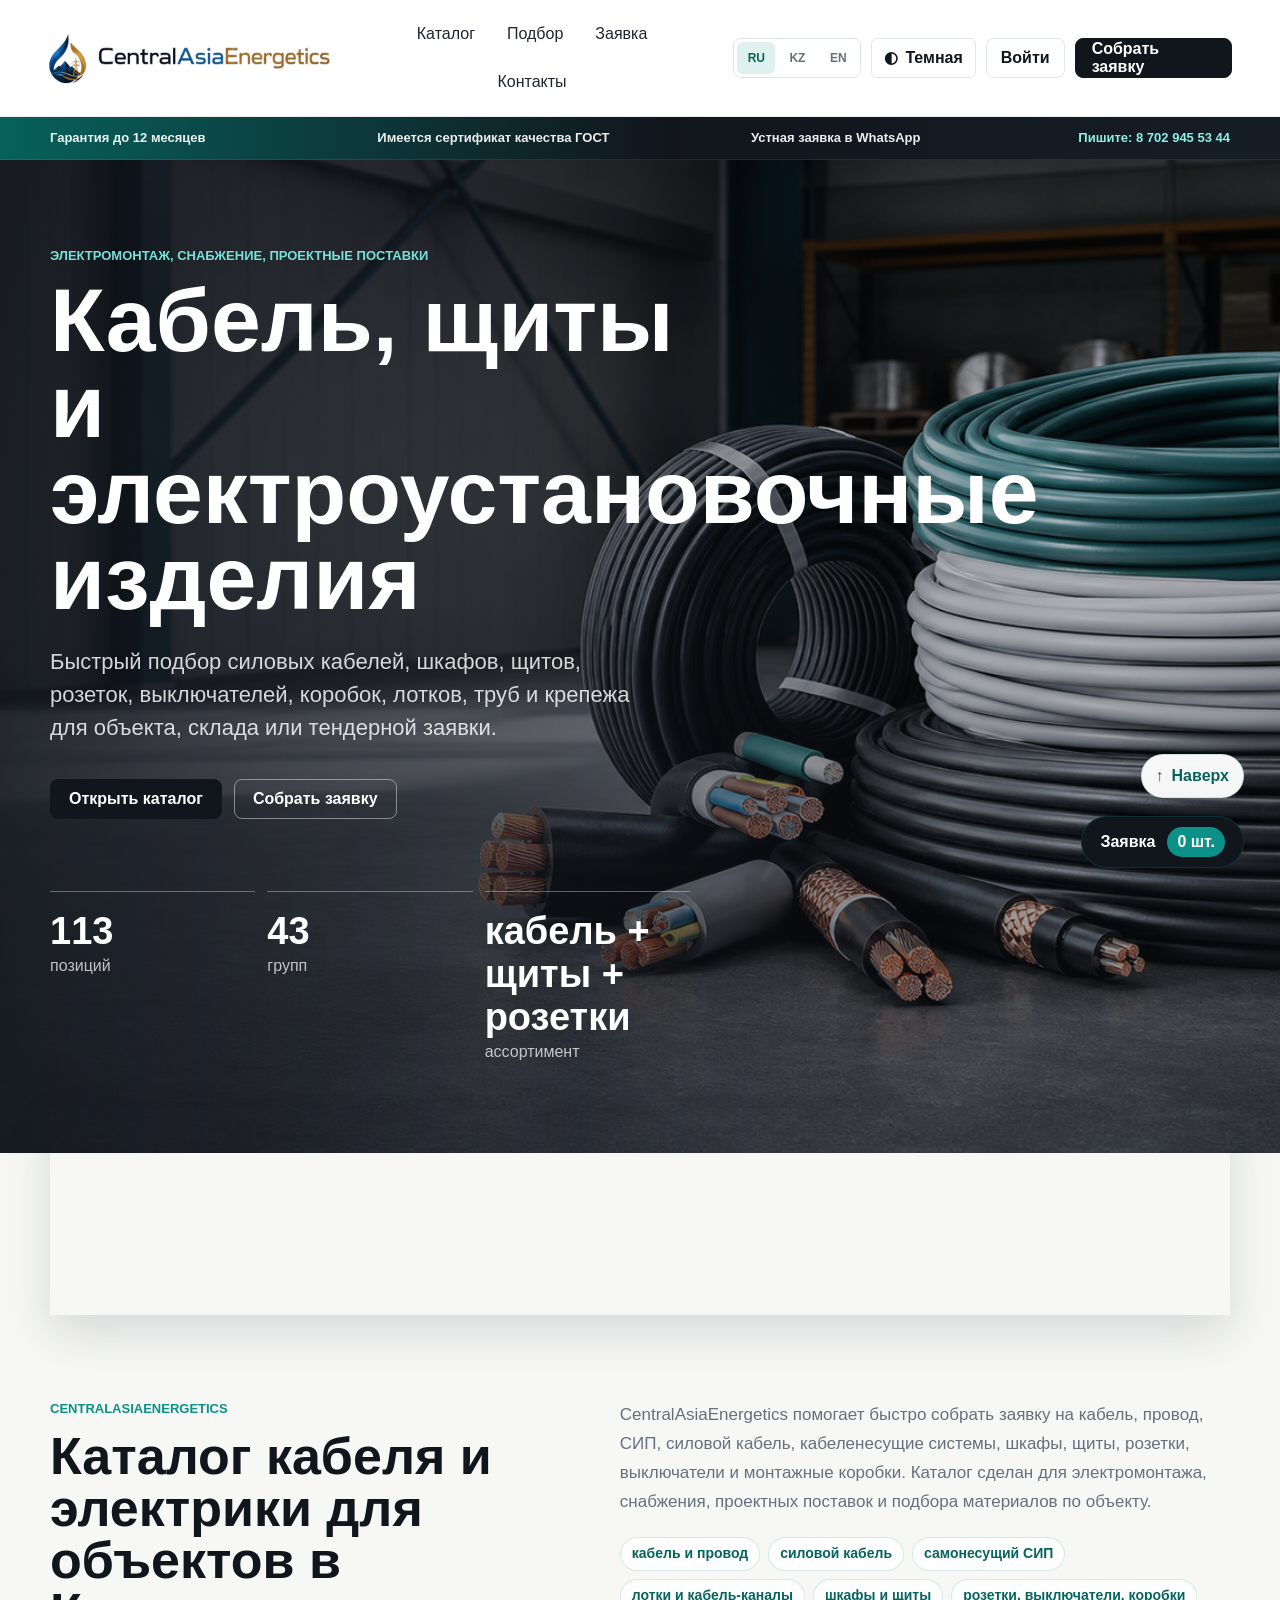
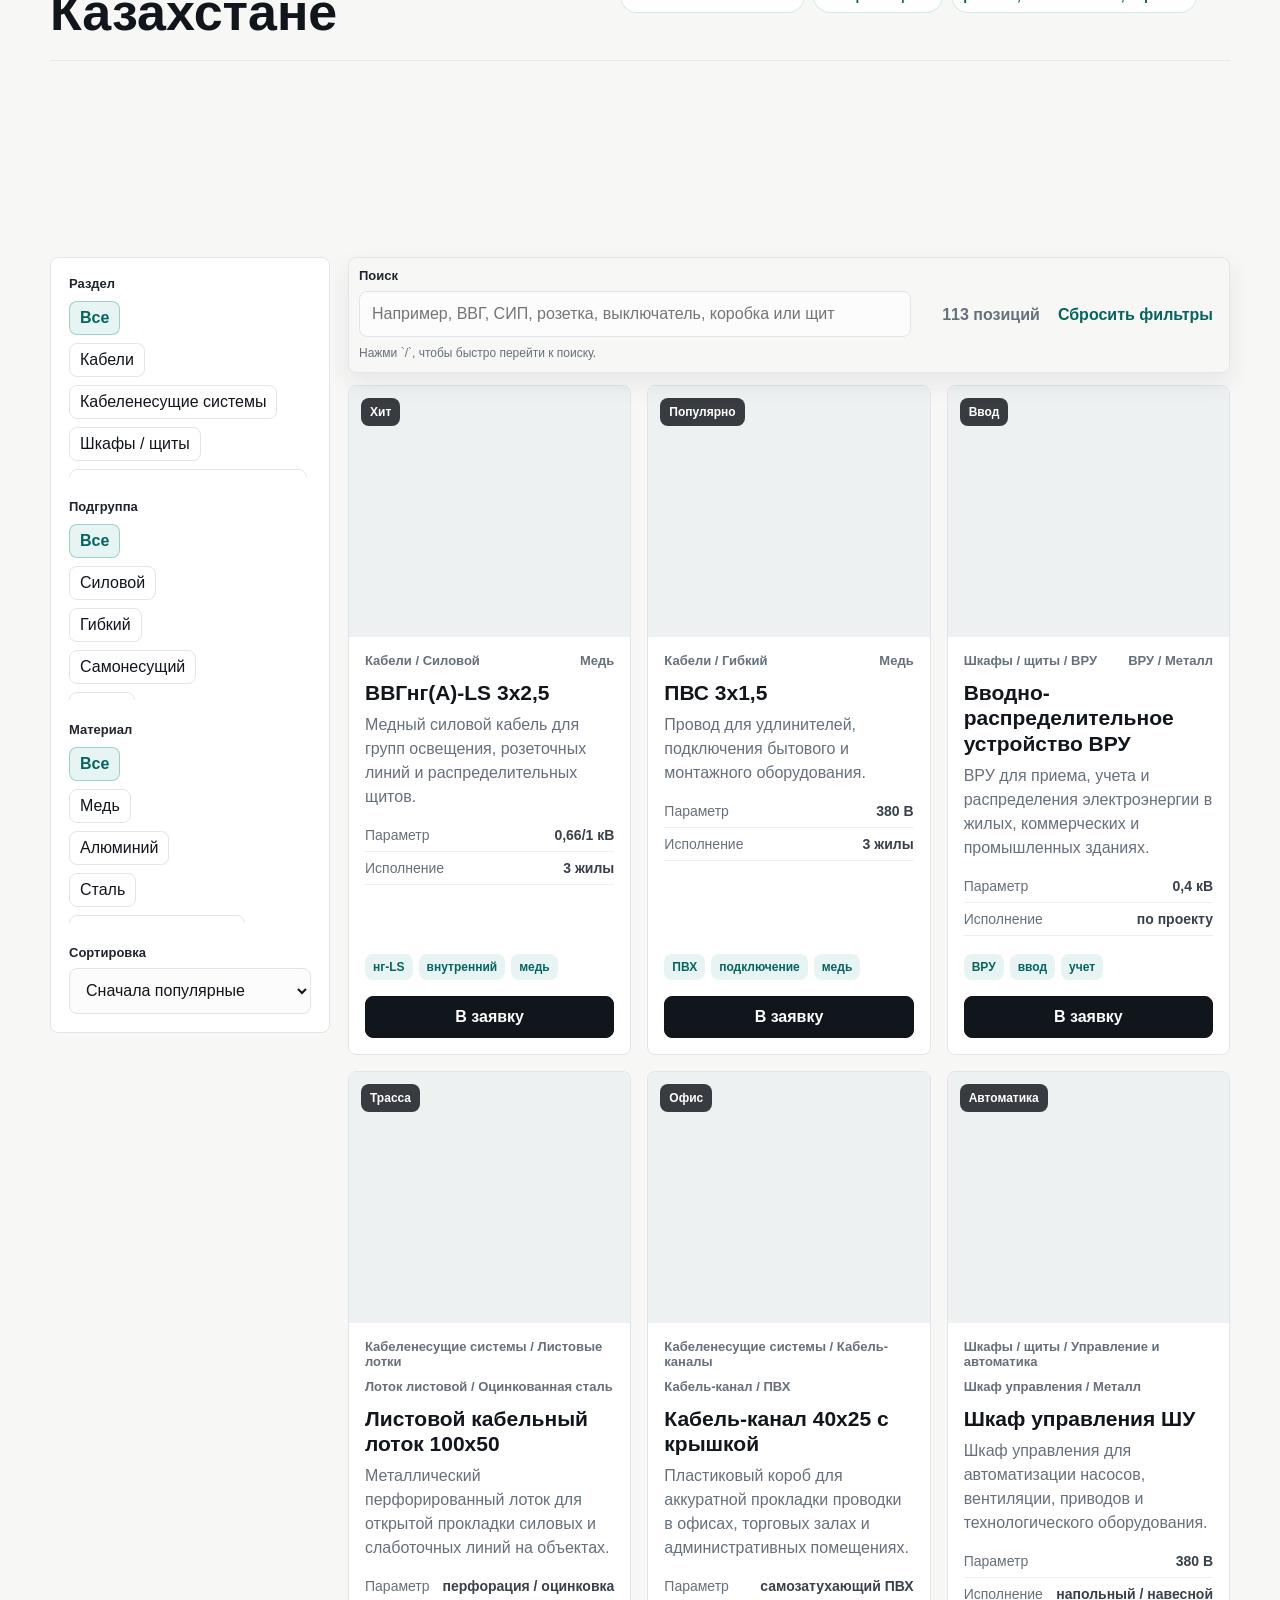
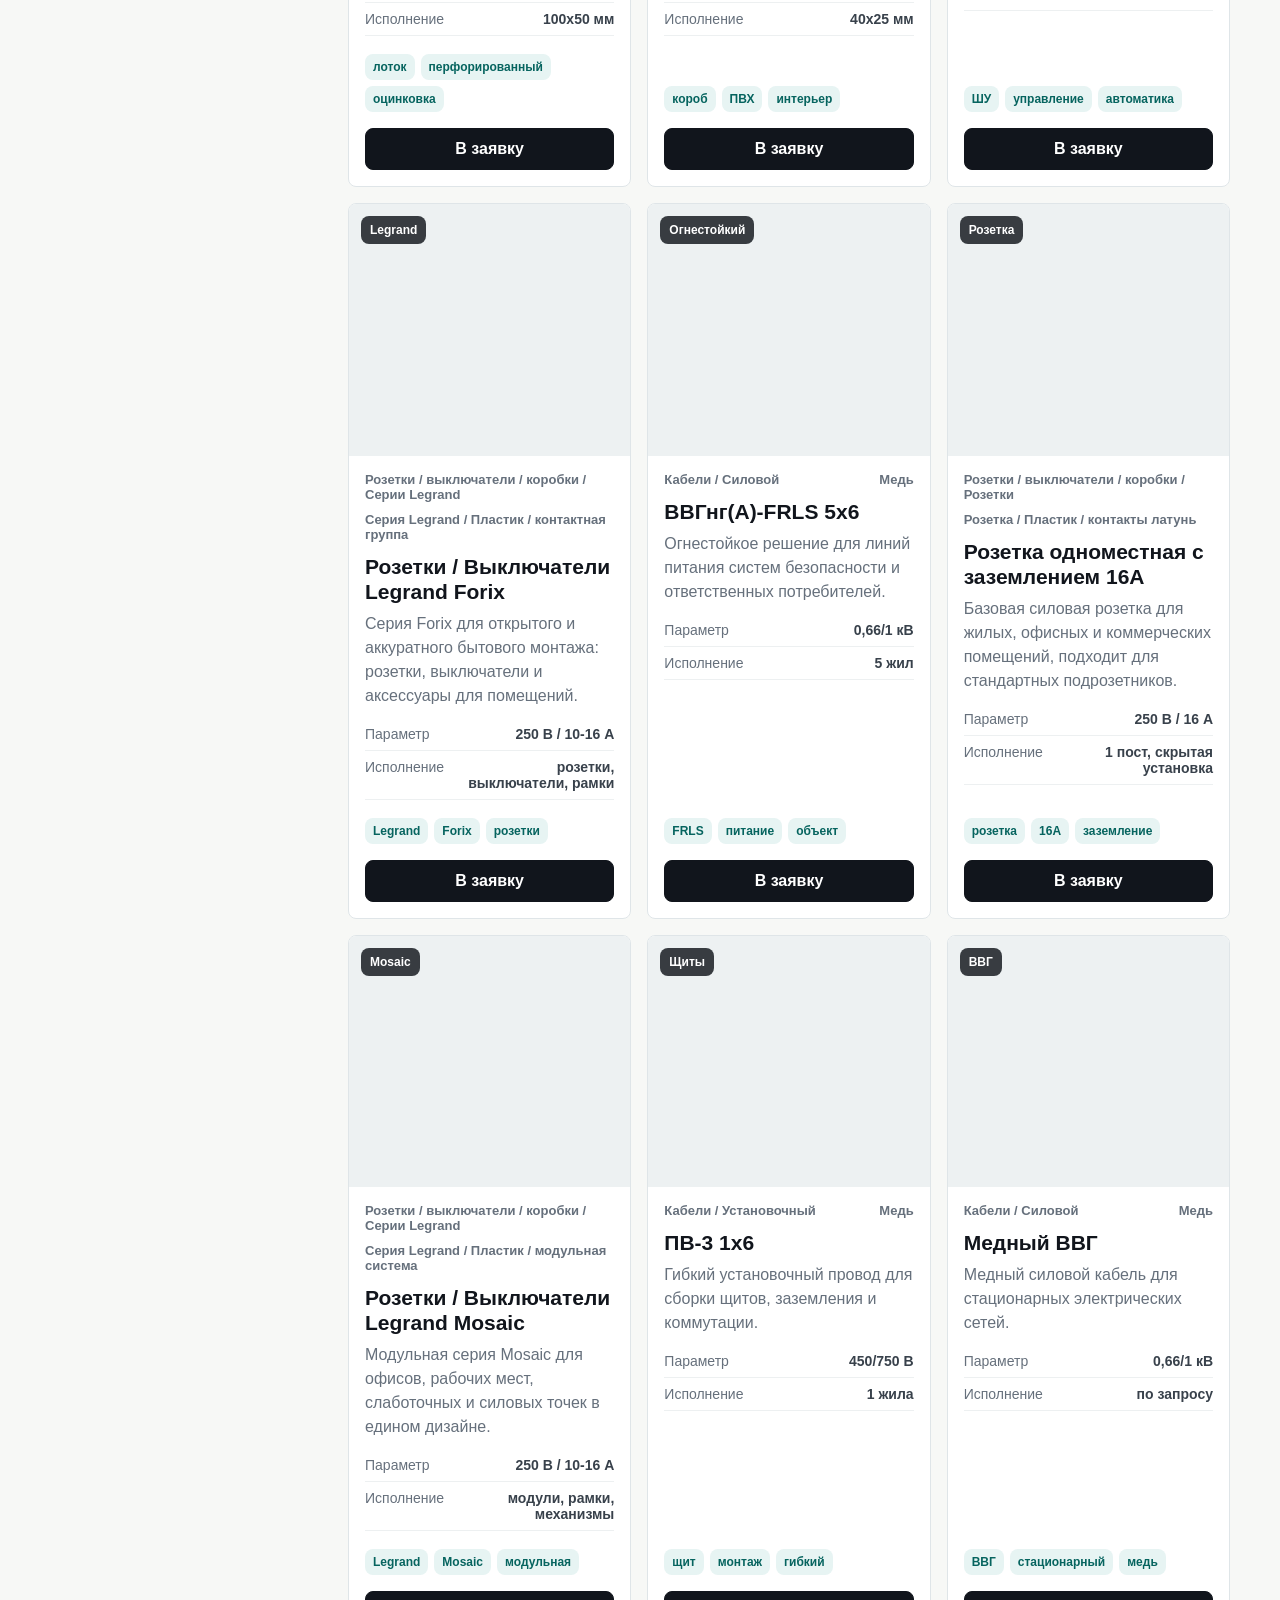
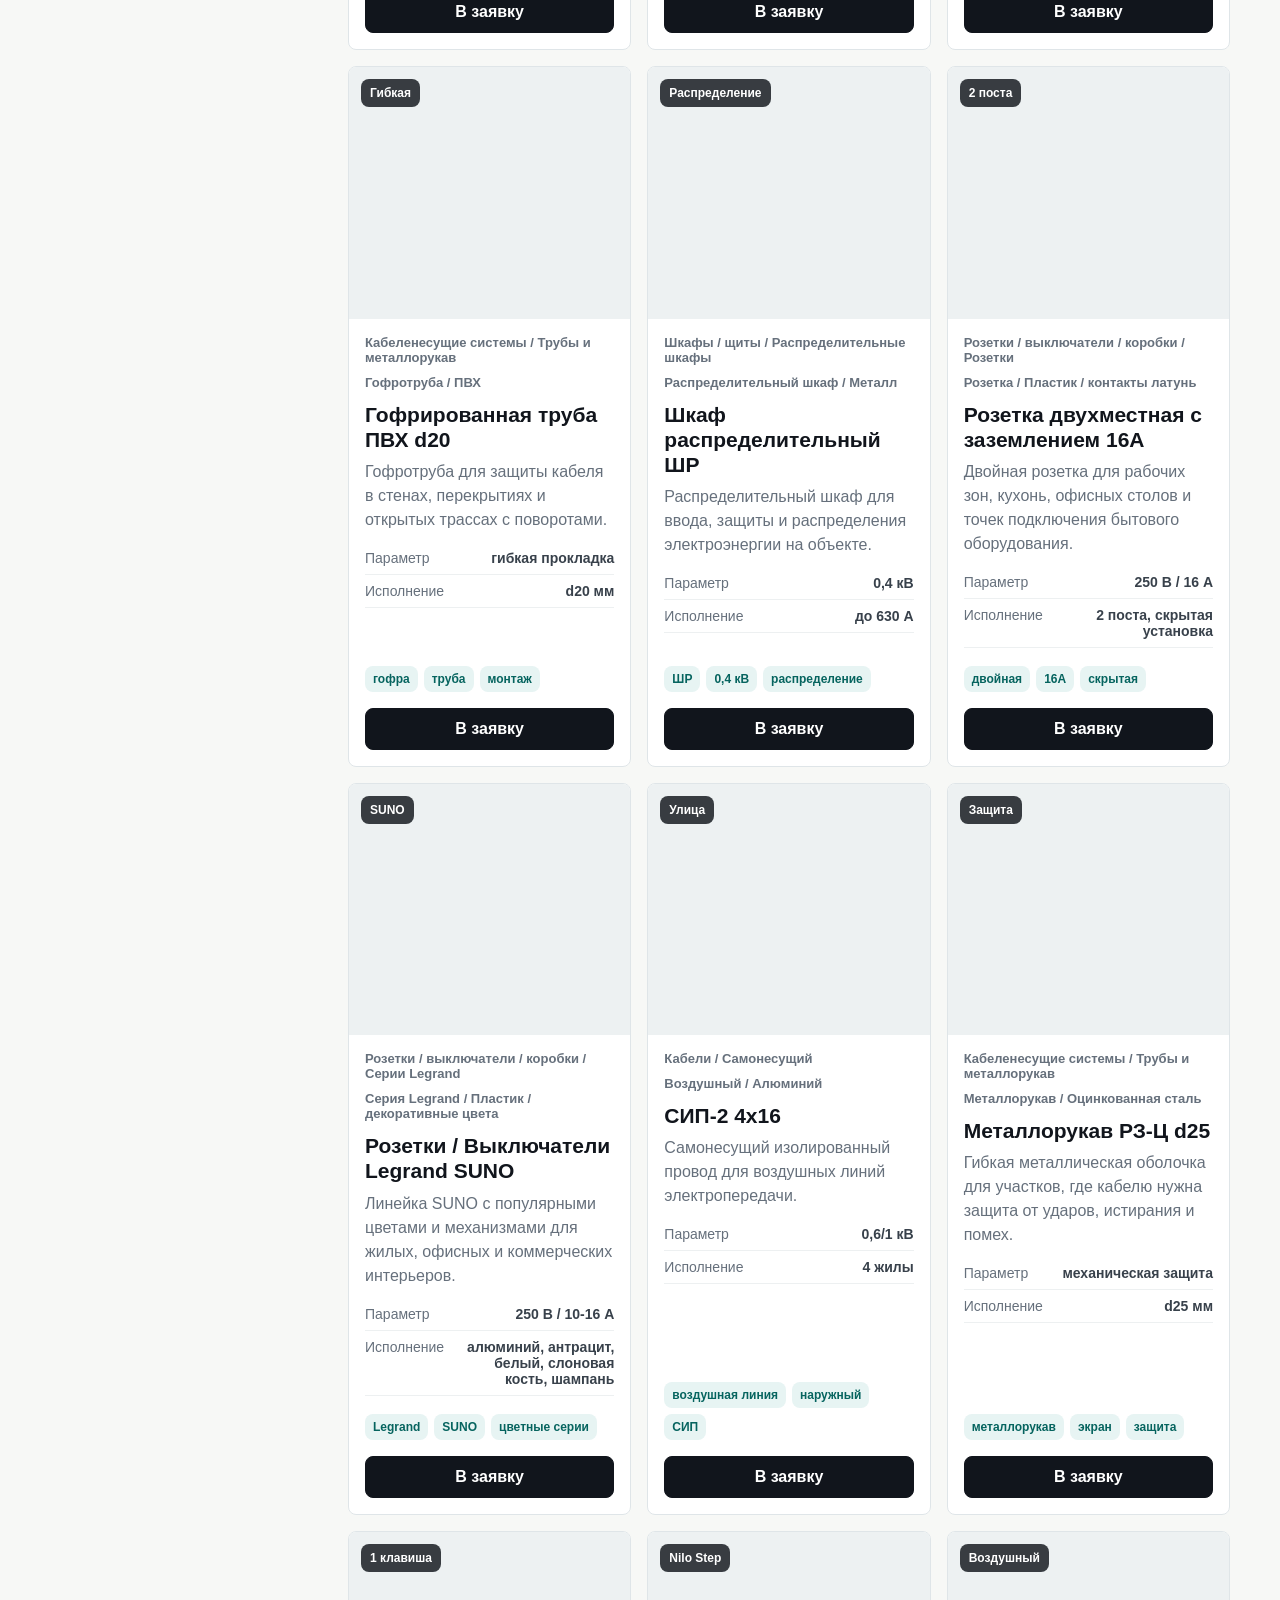
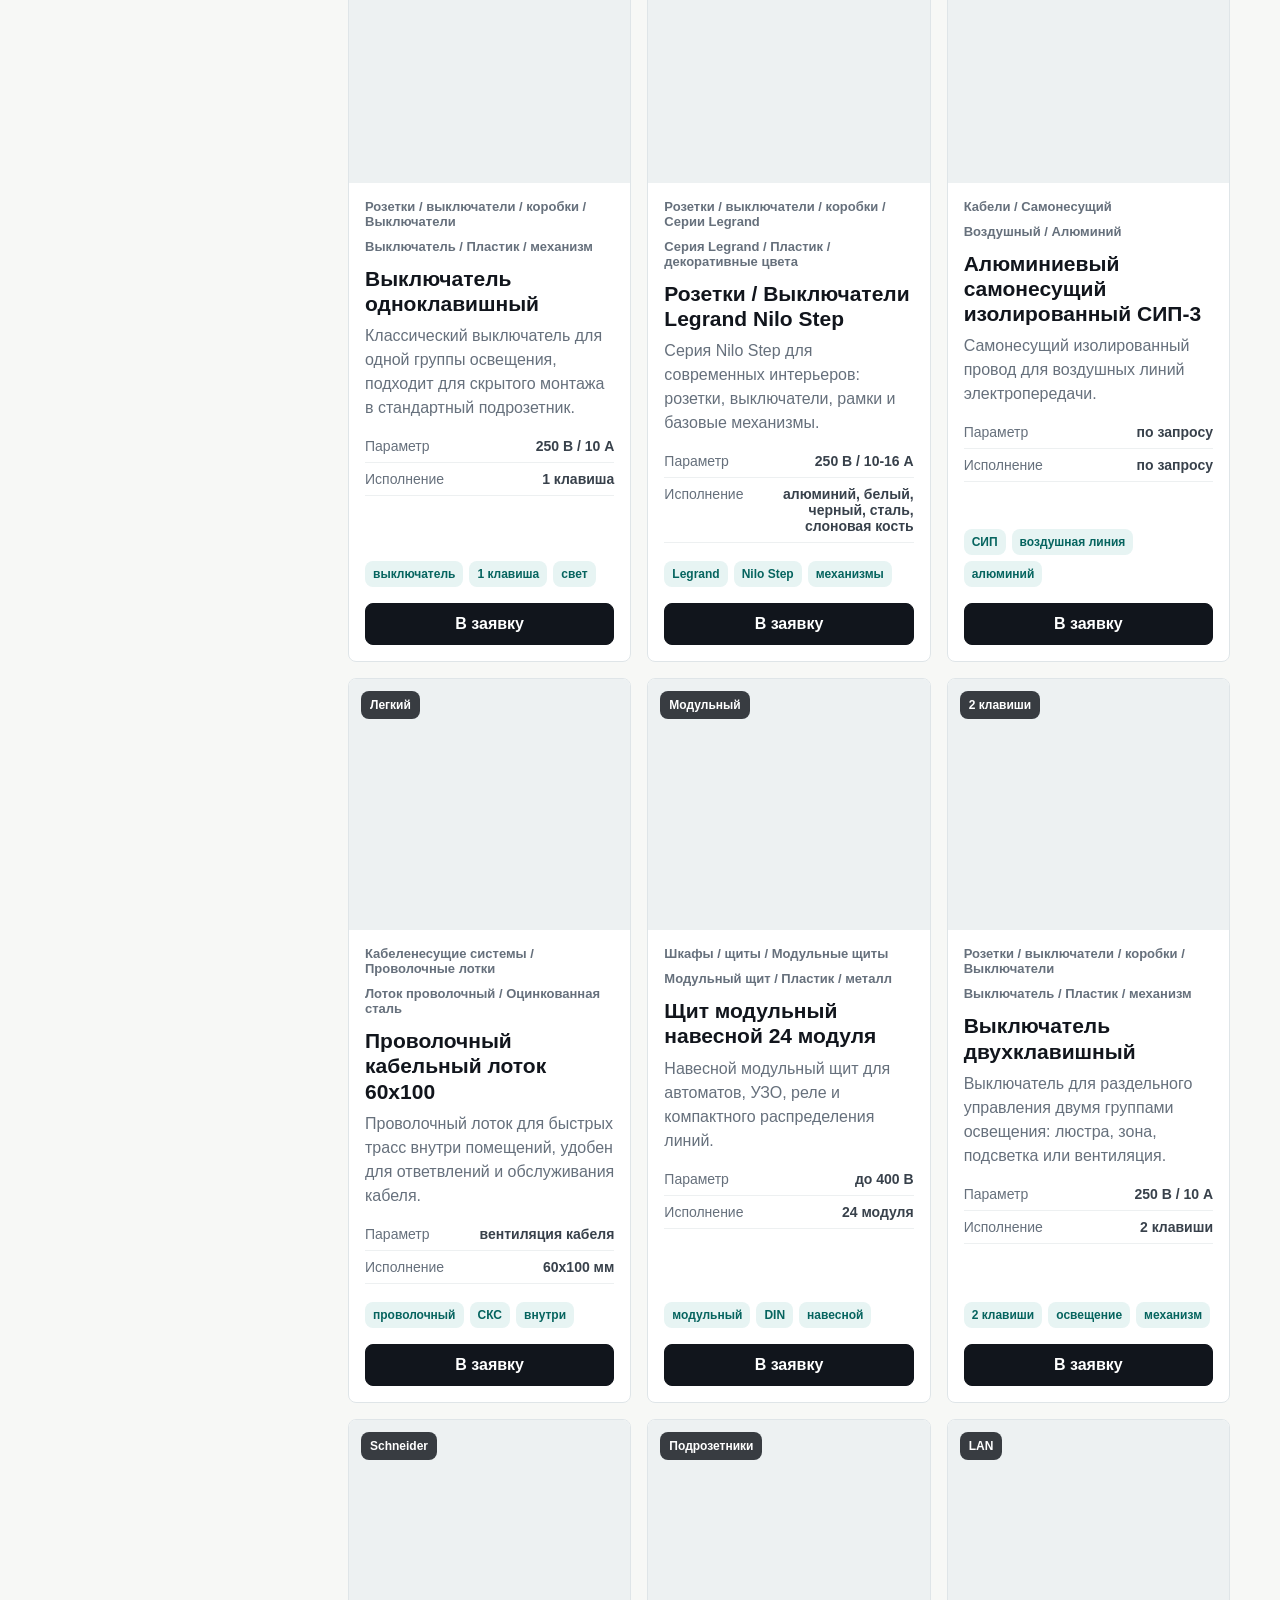
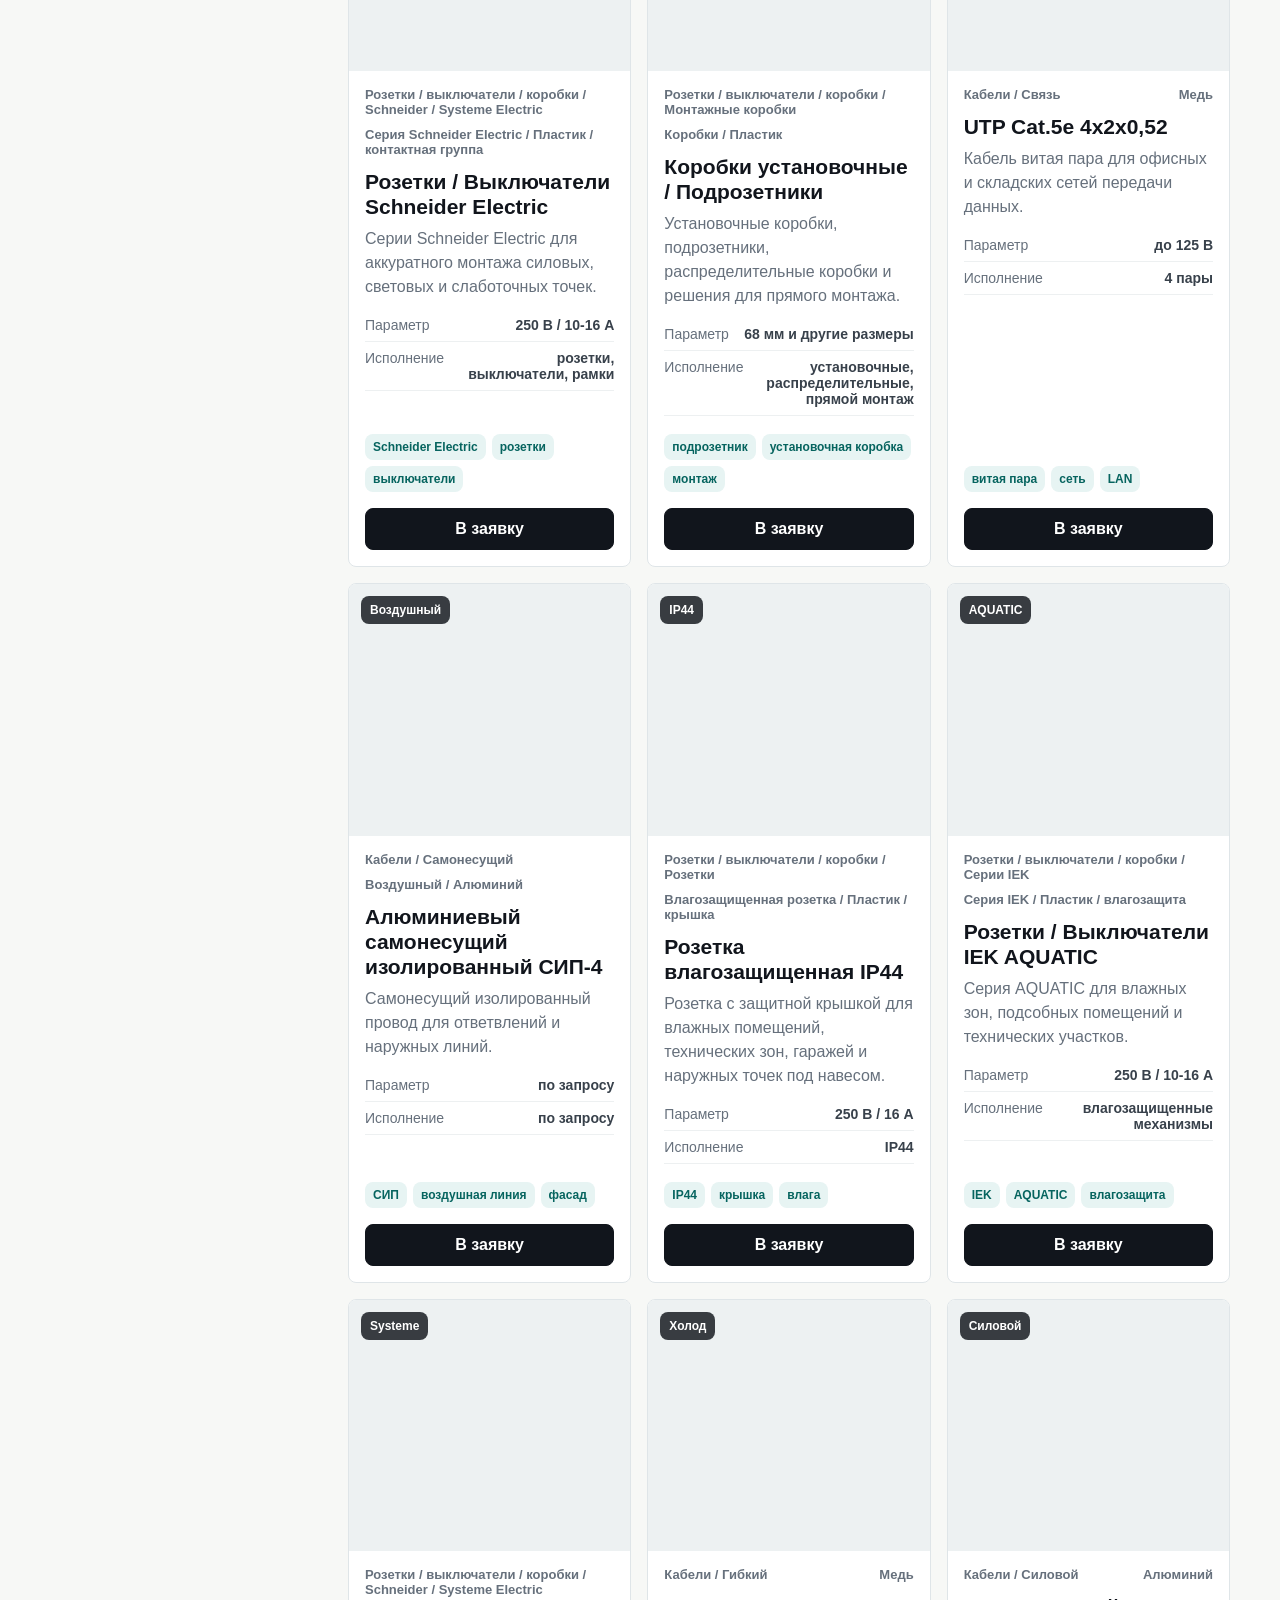
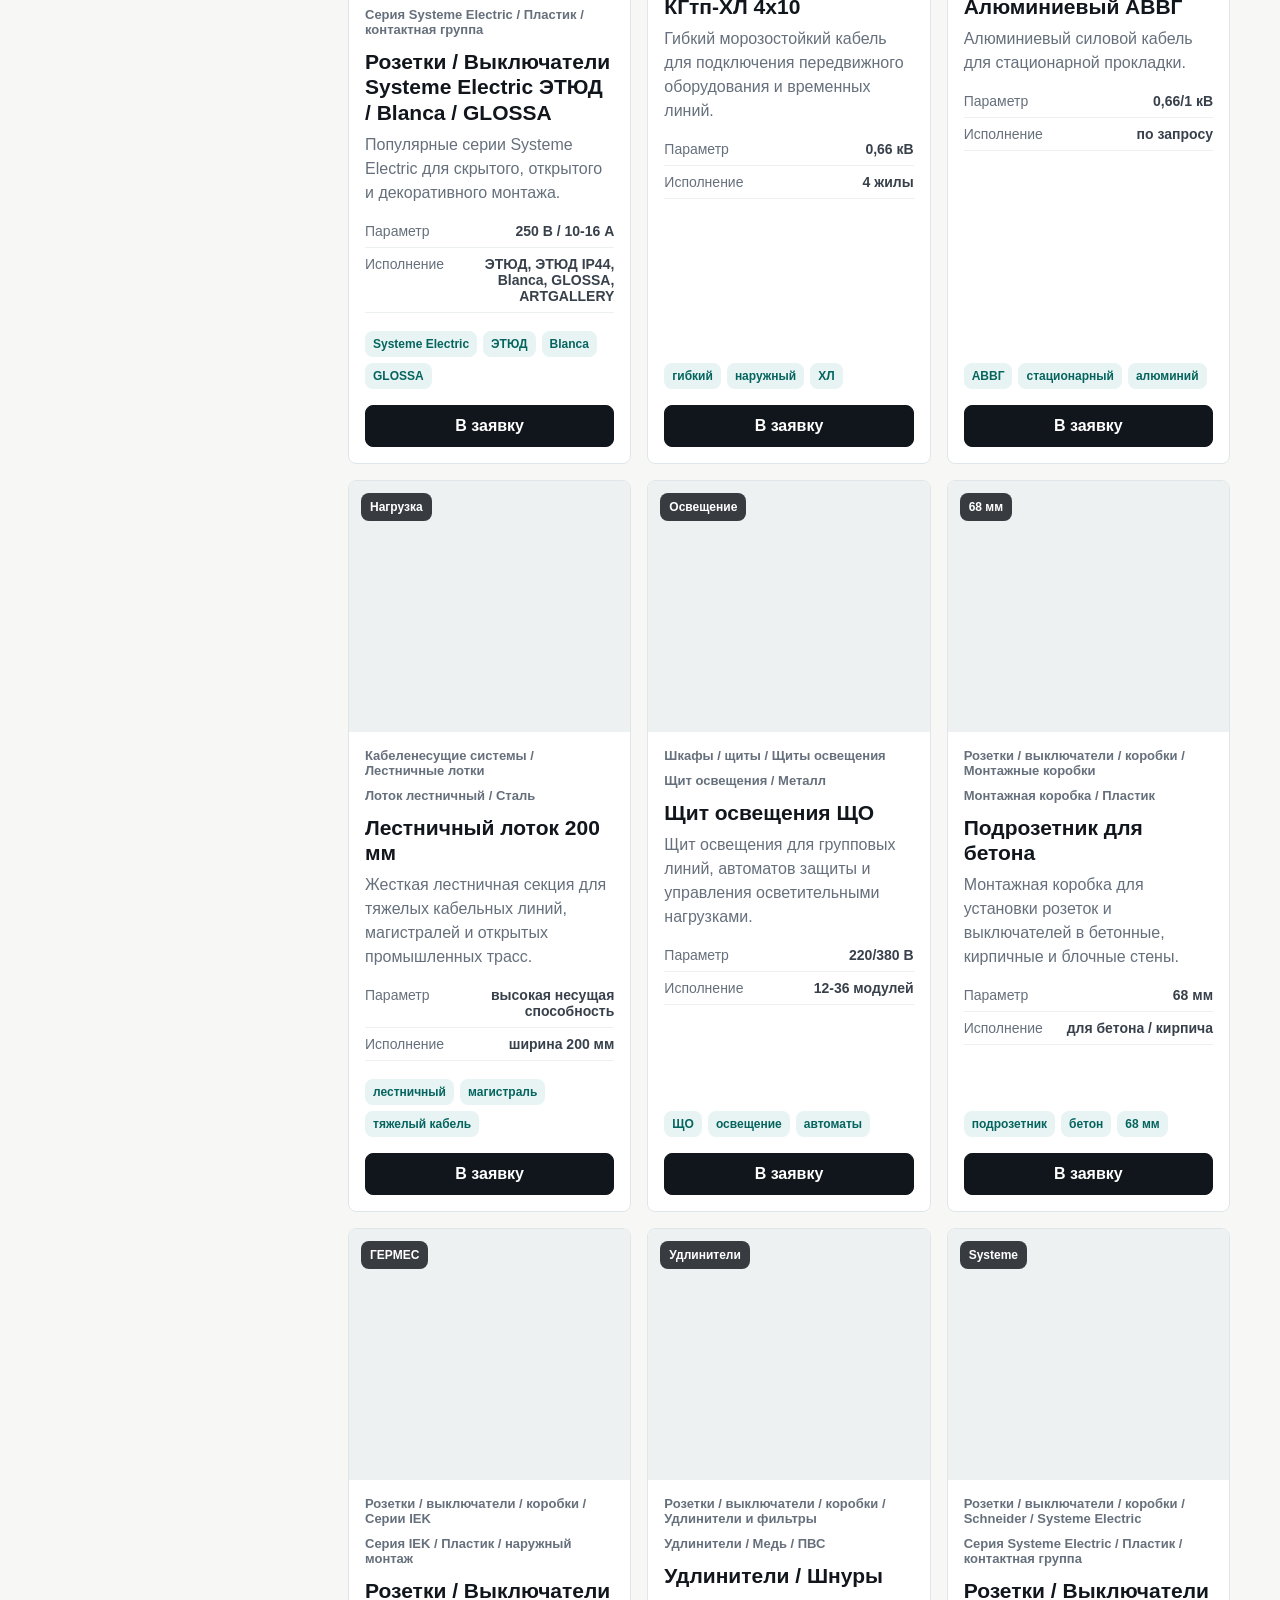
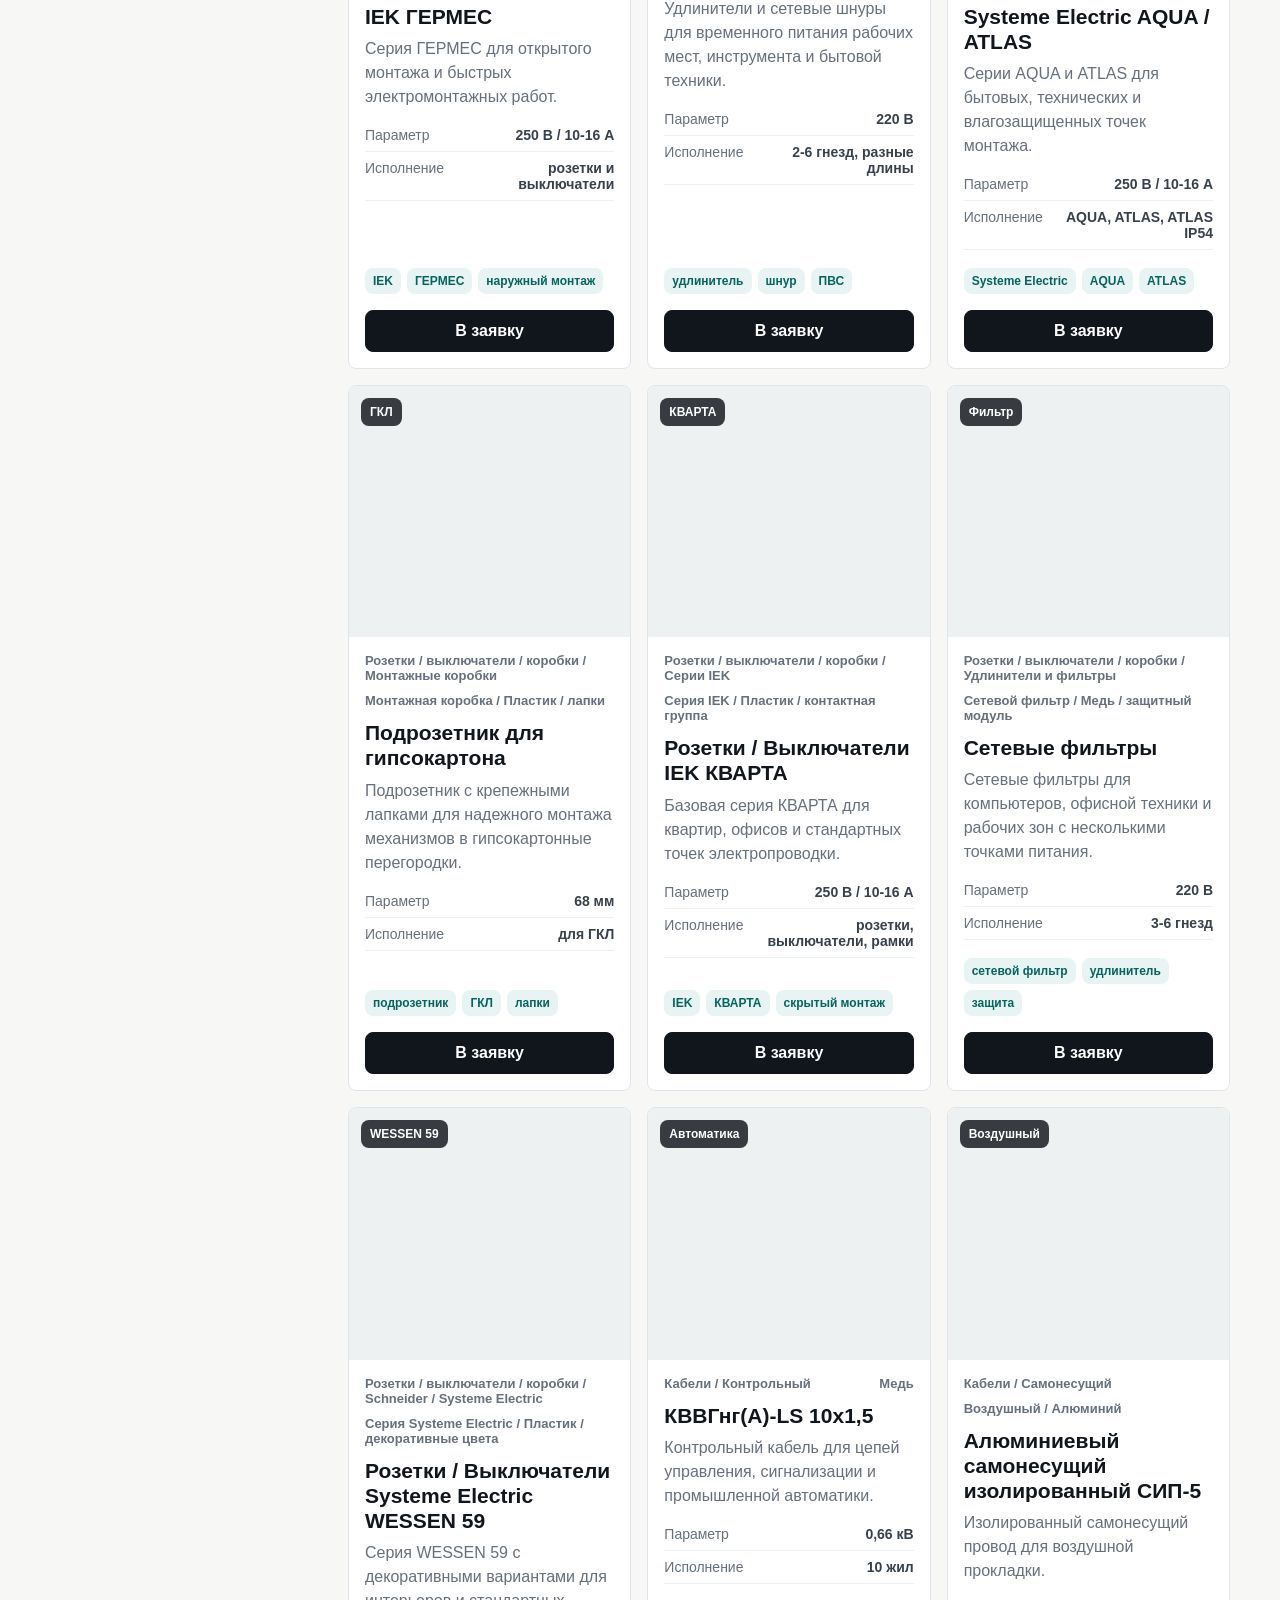
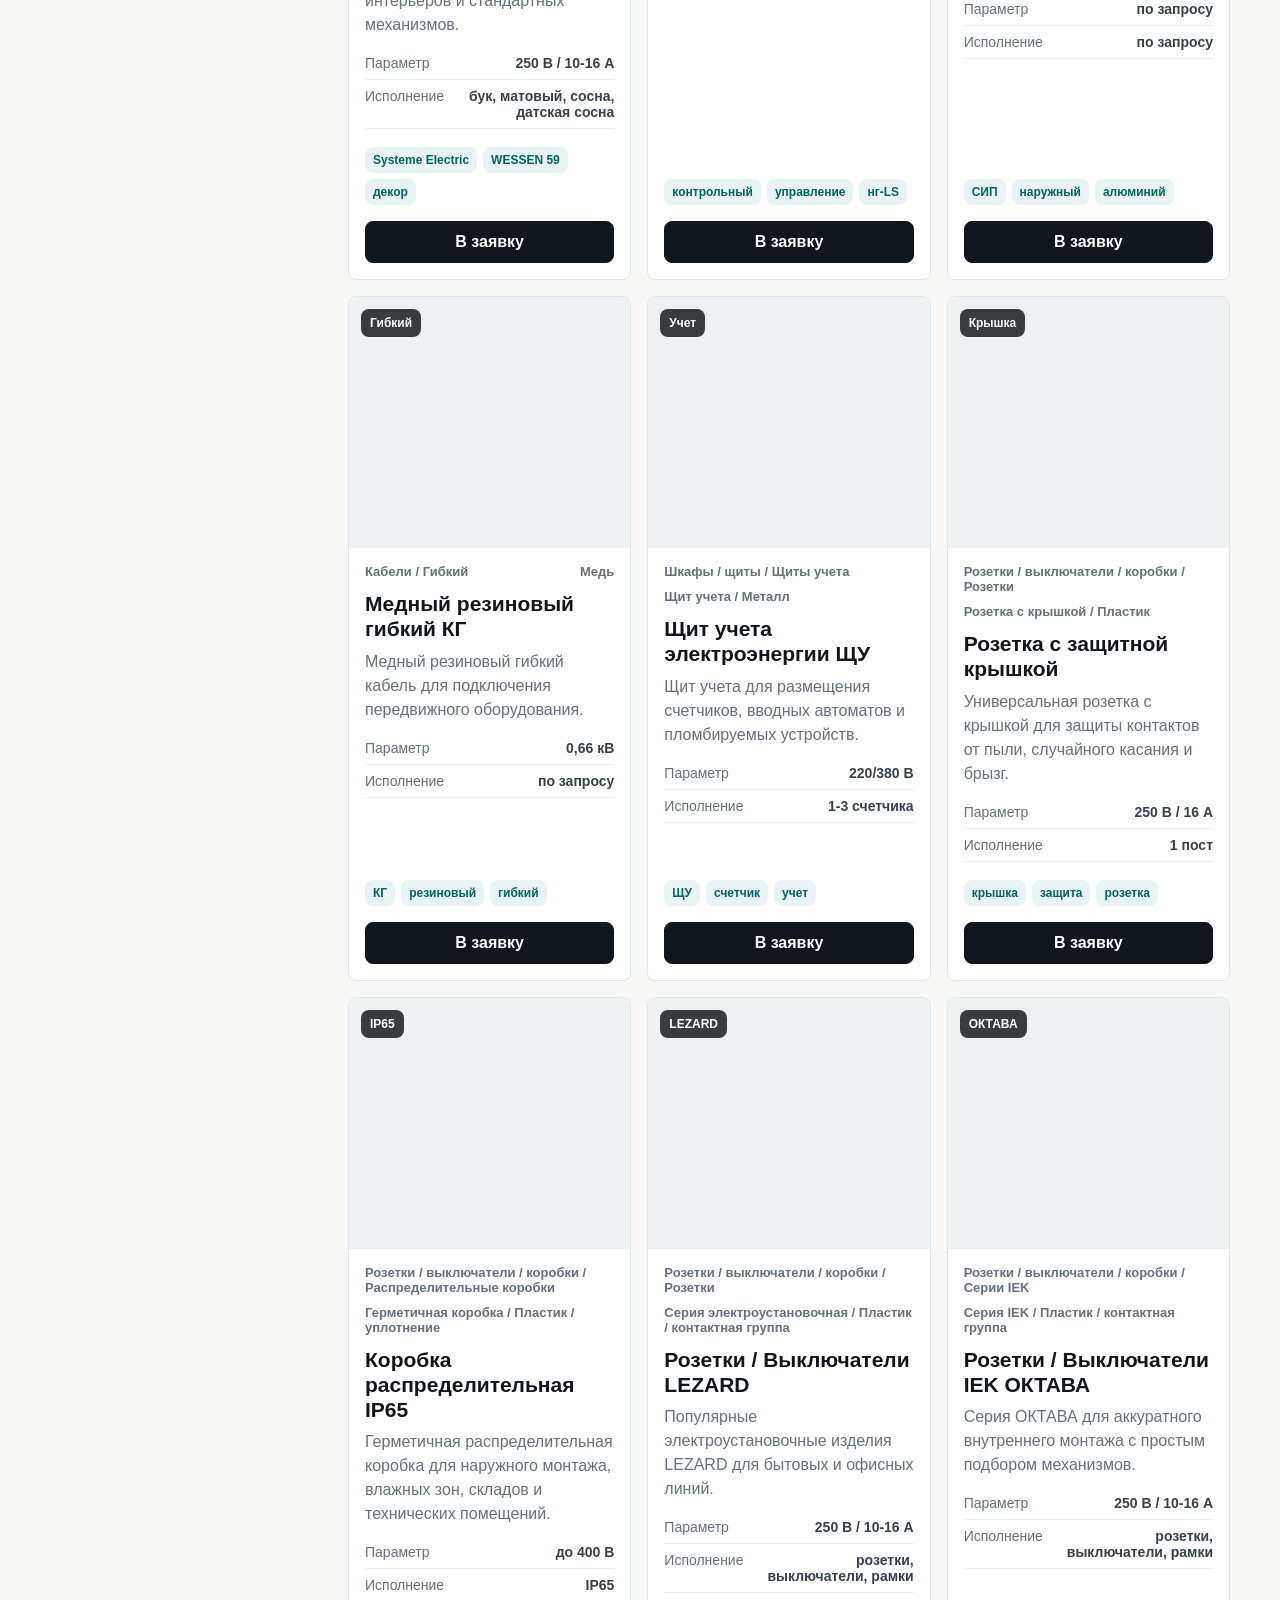
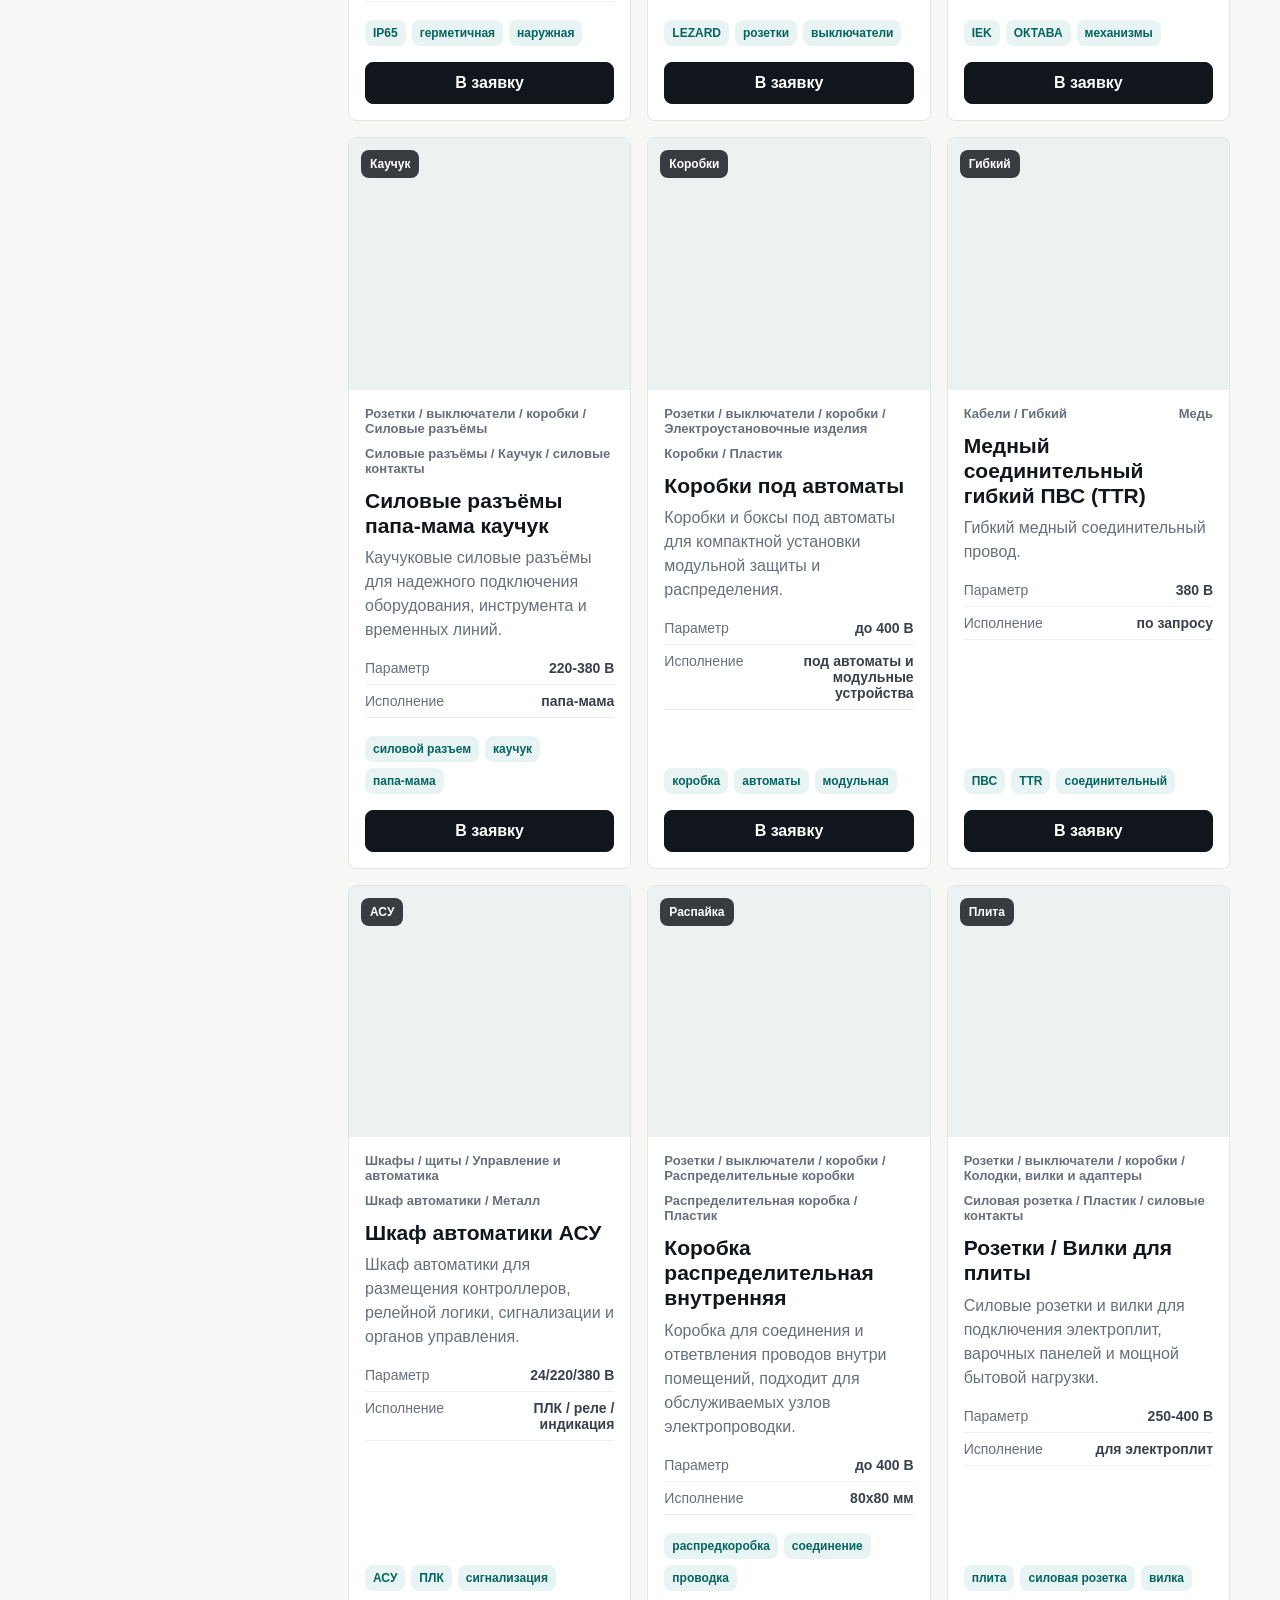
==== commit 56306105: "Translate product cards for English catalog" ====
--- a/index.html
+++ b/index.html
@@ -389,6 +389,6 @@
     </footer>
 
     <script src="app-helpers.js?v=20260618-i18n-theme" defer></script>
-    <script src="app.js?v=20260618-i18n-theme" defer></script>
+    <script src="app.js?v=20260618-product-i18n" defer></script>
   </body>
 </html>
--- a/styles.css
+++ b/styles.css
@@ -153,12 +153,7 @@
   align-items: center;
   min-width: 0;
   border-radius: var(--radius);
-  transition: background 180ms ease, padding 180ms ease;
-}
-
-[data-theme="dark"] .brand {
-  background: rgba(255, 255, 255, 0.94);
-  padding: 4px 10px 4px 4px;
+  transition: filter 180ms ease, opacity 180ms ease, transform 180ms ease;
 }
 
 .brand-logo {
@@ -166,6 +161,12 @@
   height: 56px;
   max-width: min(360px, 42vw);
   object-fit: contain;
+}
+
+[data-theme="dark"] .brand-logo {
+  content: url("assets/centralasia-logo-header-dark.png");
+  filter:
+    drop-shadow(0 8px 18px rgba(0, 0, 0, 0.34));
 }
 
 .trust-strip {
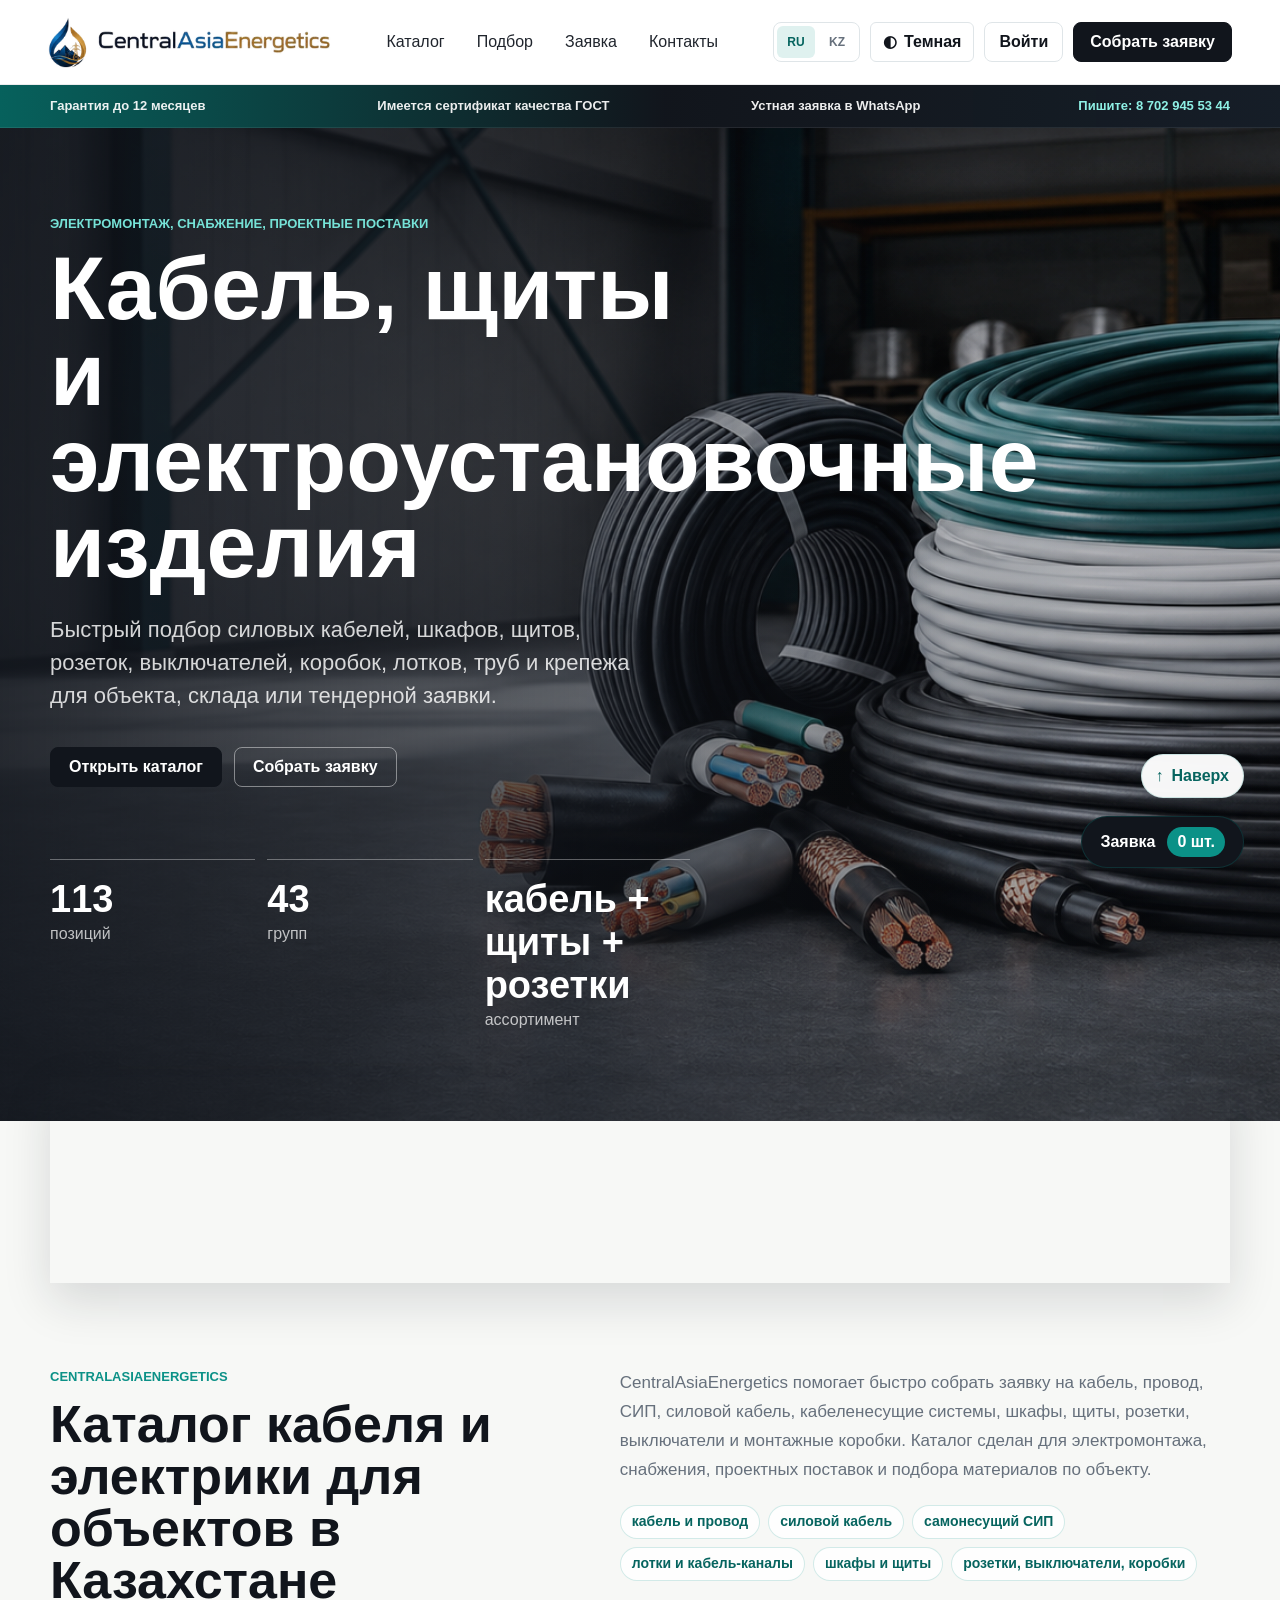
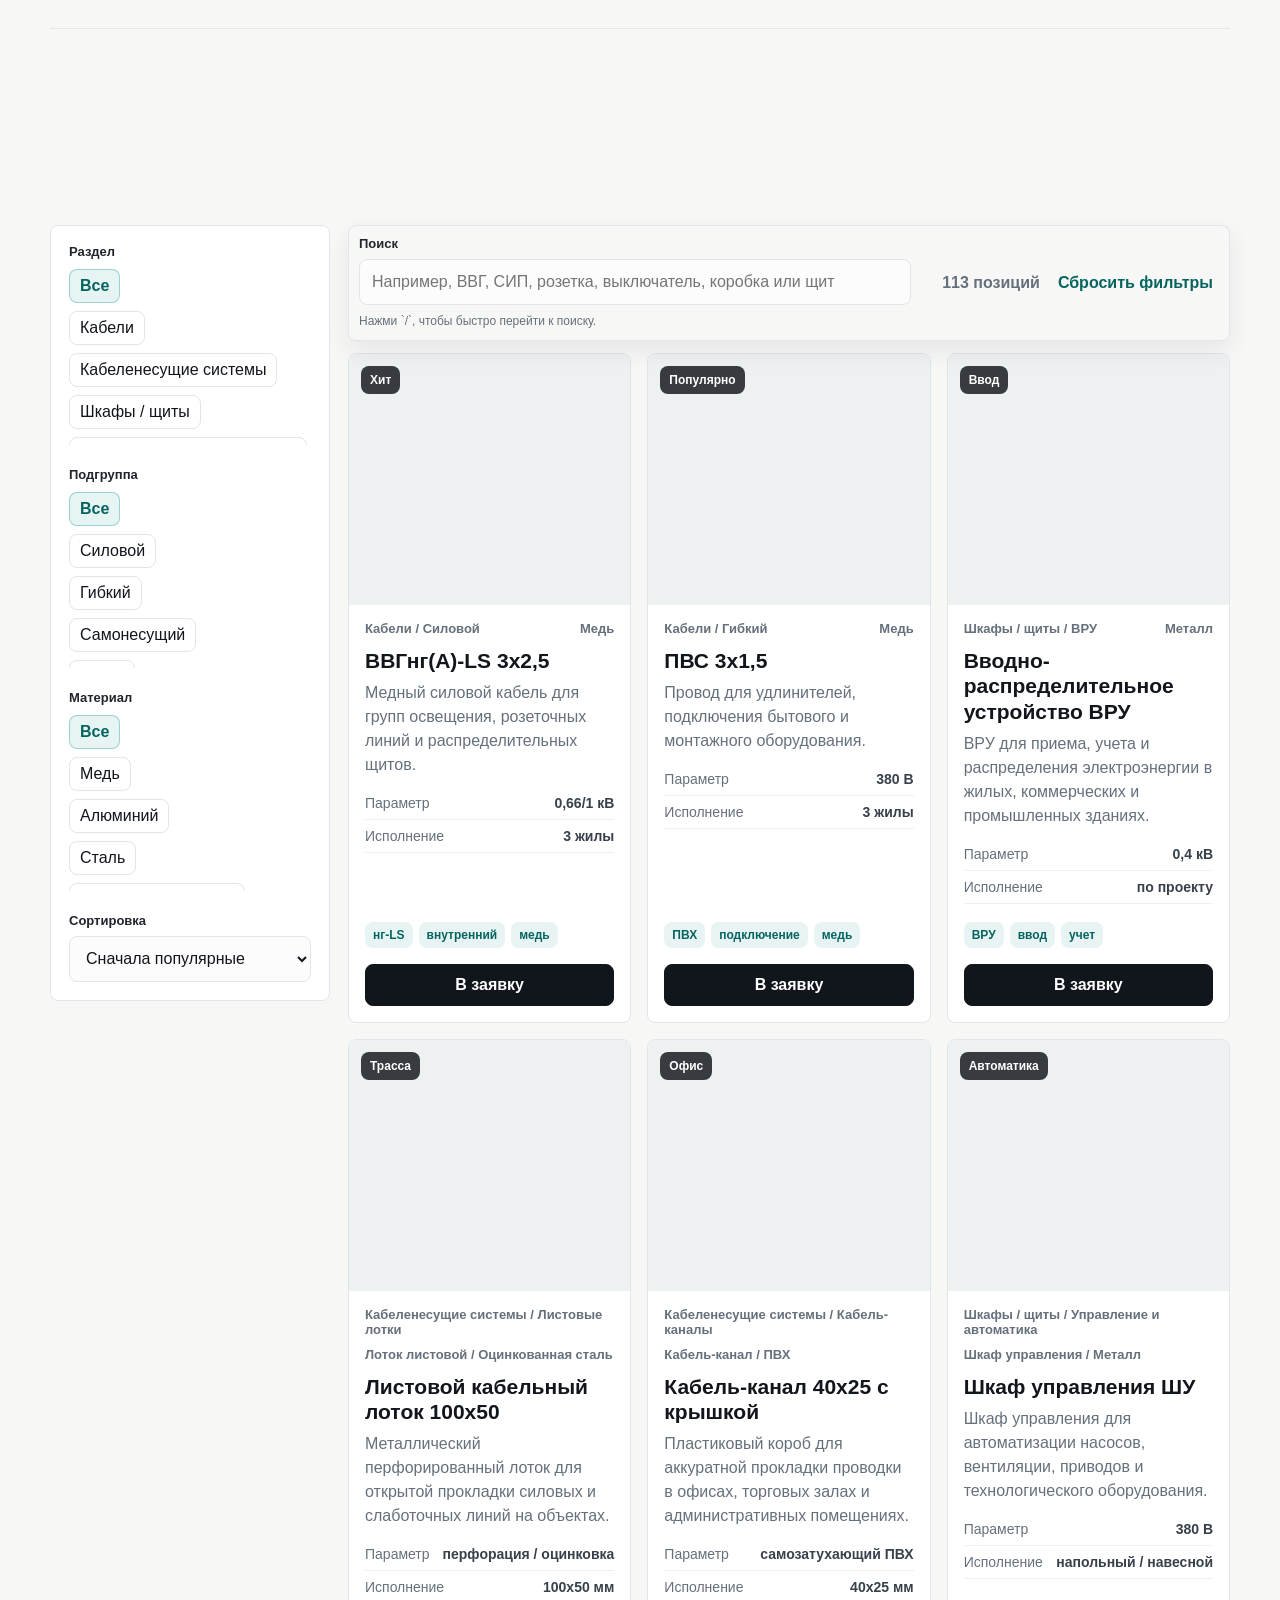
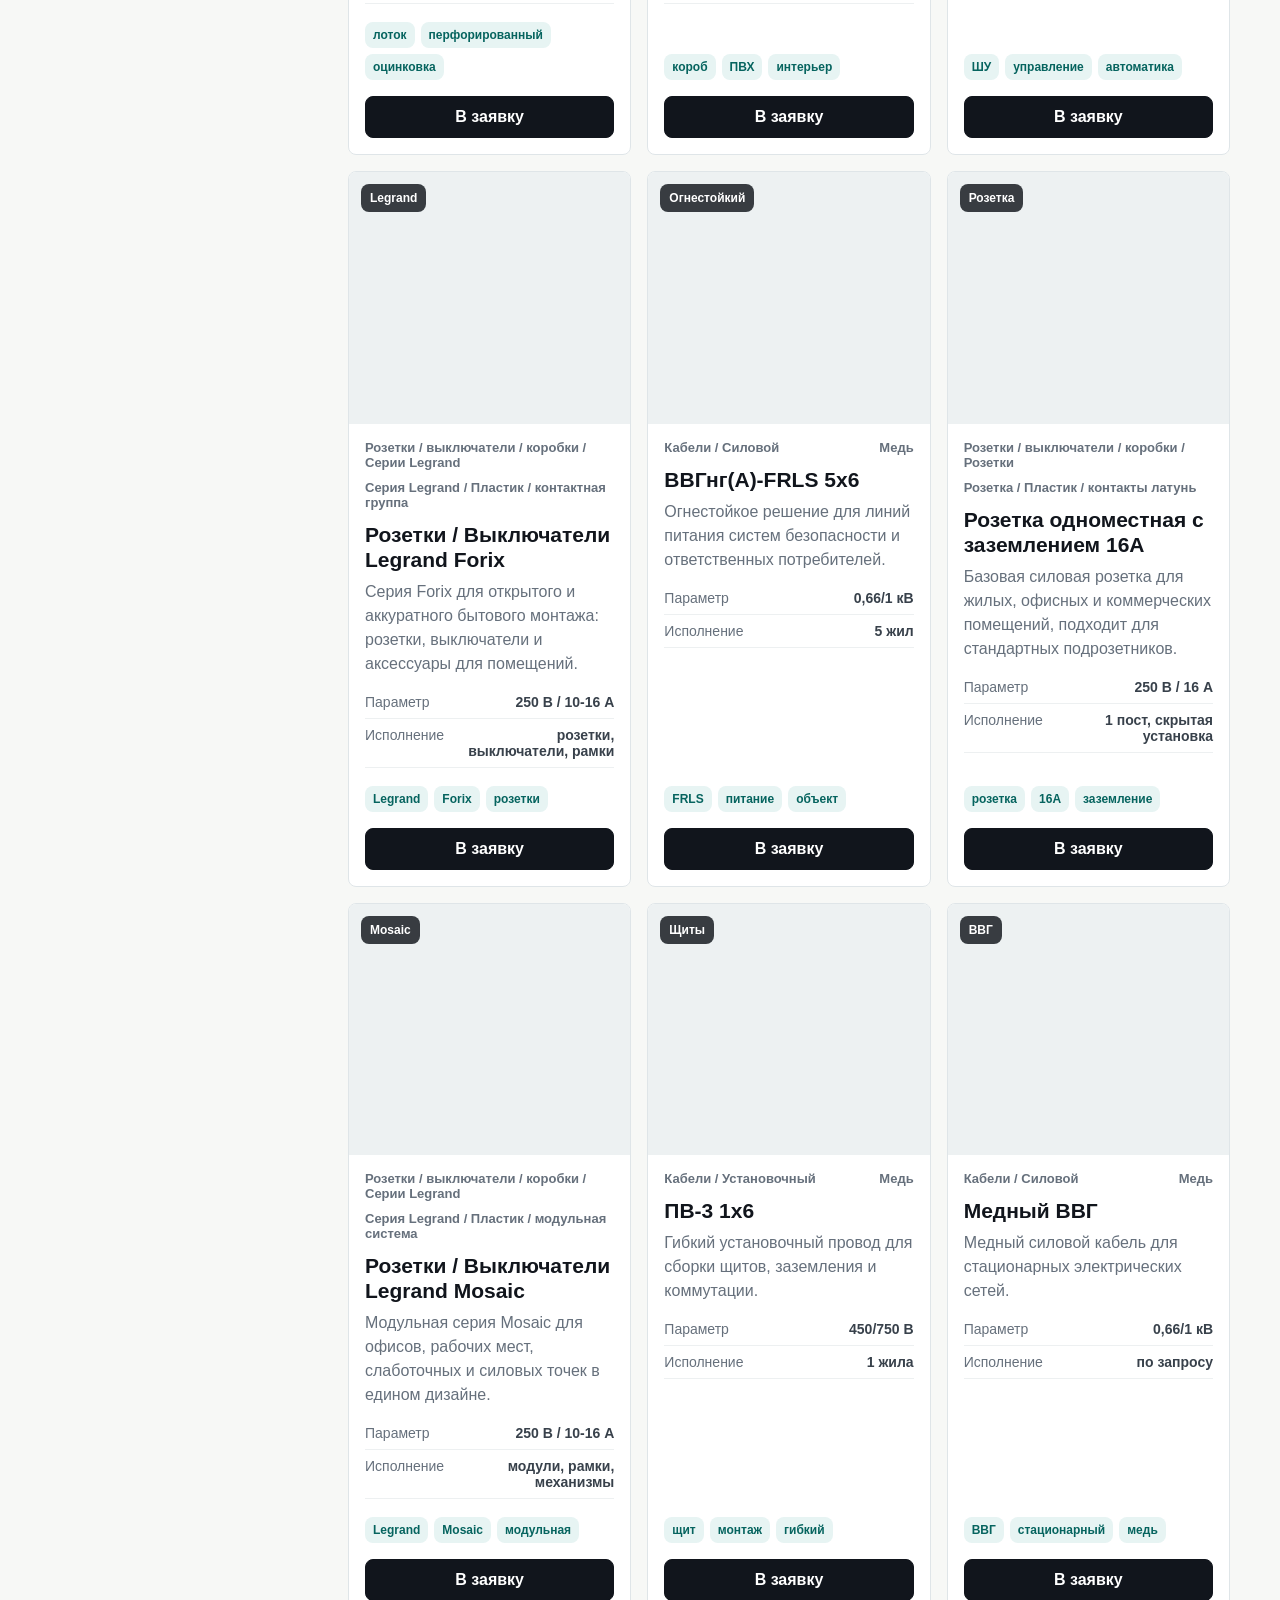
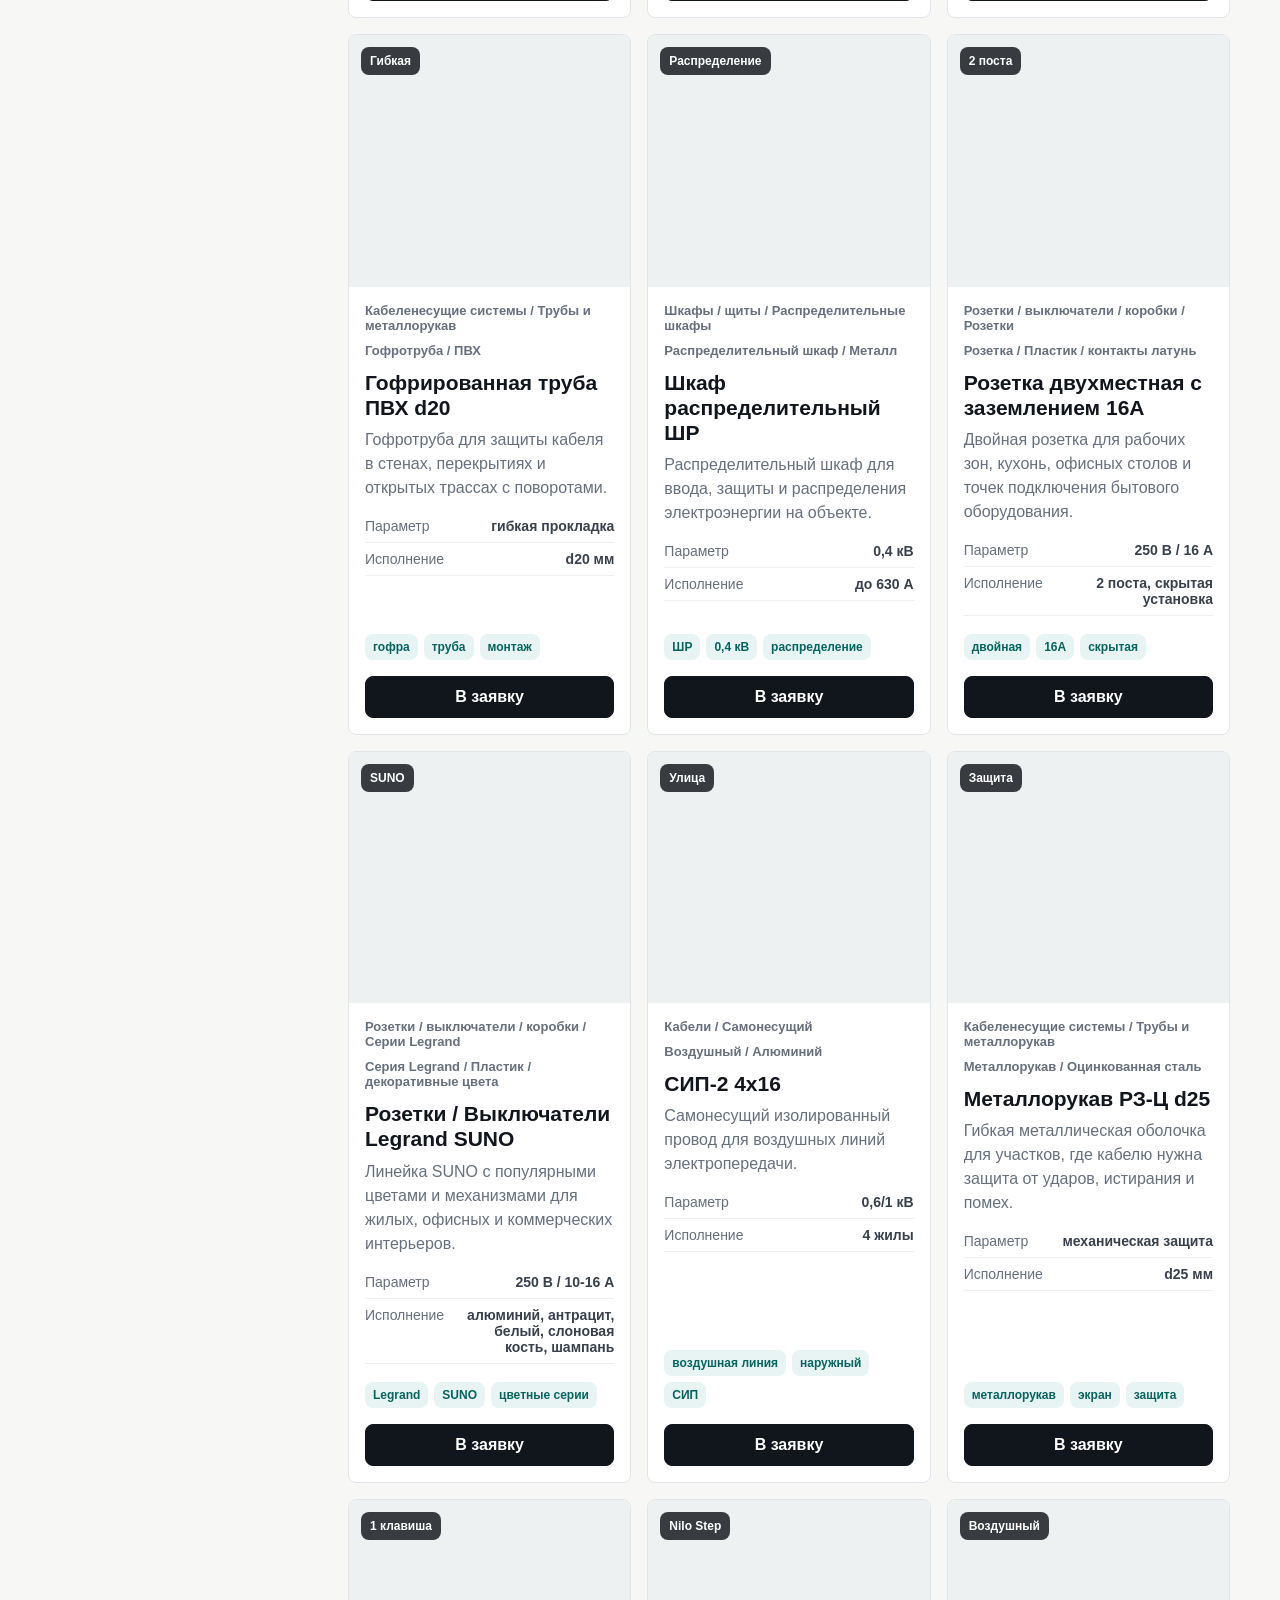
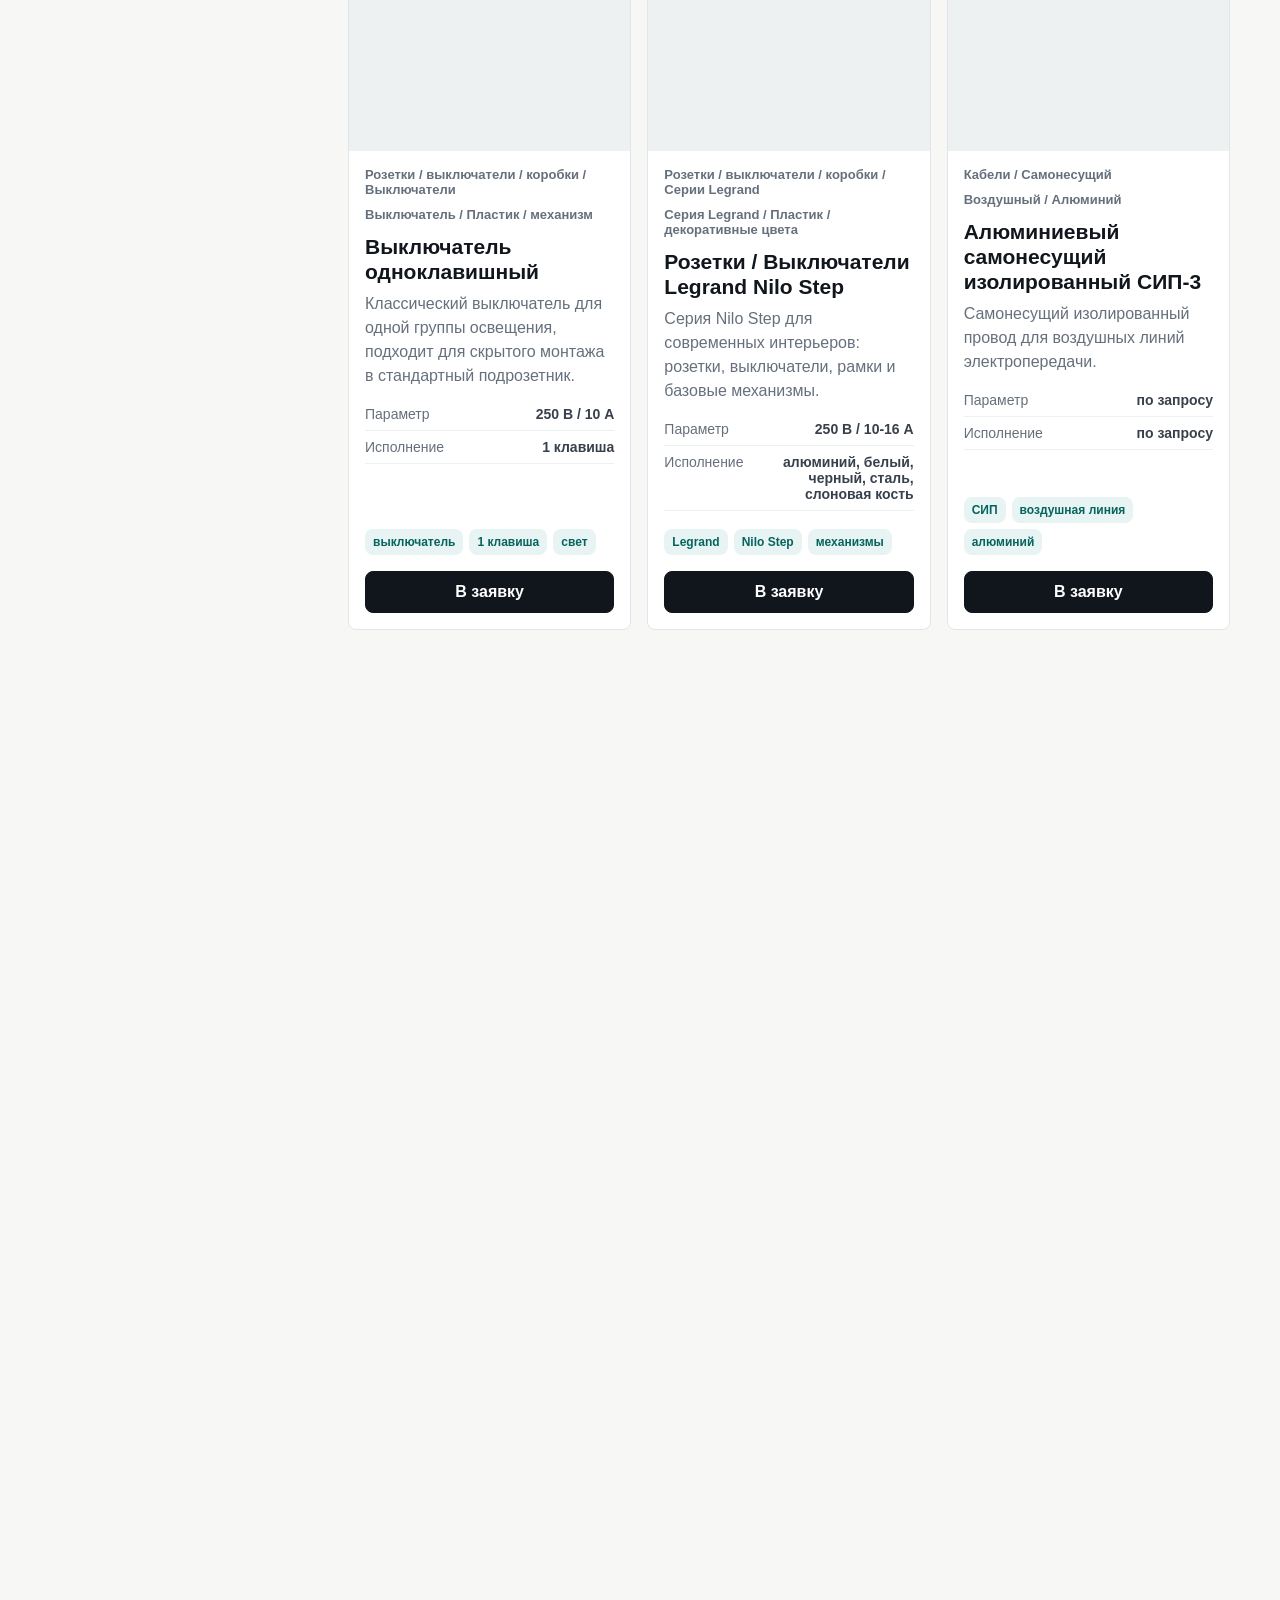
==== commit fb36d5c0: "Remove English language switcher" ====
--- a/index.html
+++ b/index.html
@@ -97,7 +97,6 @@
         <div class="language-switcher" aria-label="Выбор языка">
           <button class="lang-button is-active" type="button" data-lang="ru" aria-pressed="true">RU</button>
           <button class="lang-button" type="button" data-lang="kz" aria-pressed="false">KZ</button>
-          <button class="lang-button" type="button" data-lang="en" aria-pressed="false">EN</button>
         </div>
         <button class="theme-toggle" type="button" id="themeToggle" aria-label="Включить темную тему" aria-pressed="false">
           <span class="theme-toggle-icon" aria-hidden="true">◐</span>
@@ -388,7 +387,7 @@
       <span>Розетки / выключатели / коробки</span>
     </footer>
 
-    <script src="app-helpers.js?v=20260618-i18n-theme" defer></script>
-    <script src="app.js?v=20260618-product-i18n" defer></script>
+    <script src="app-helpers.js?v=20260618-ru-kz-only" defer></script>
+    <script src="app.js?v=20260618-ru-kz-only" defer></script>
   </body>
 </html>
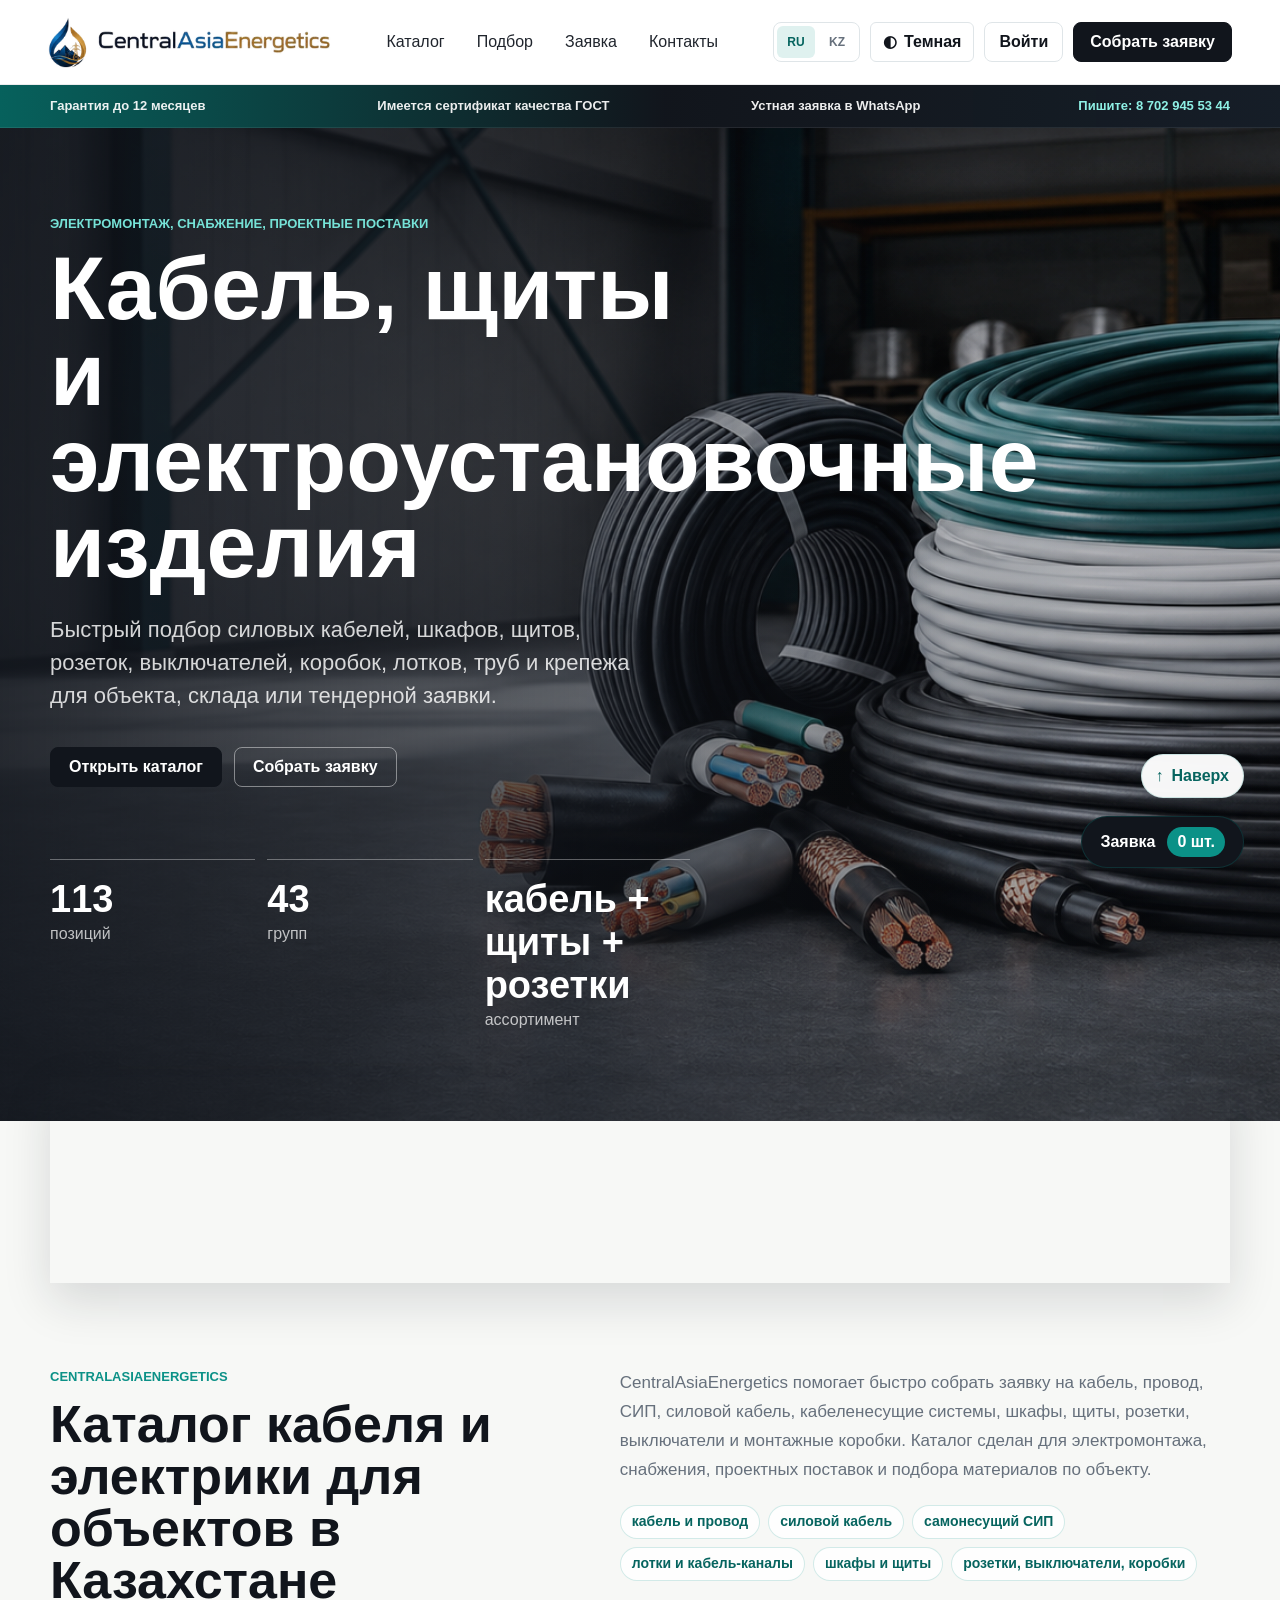
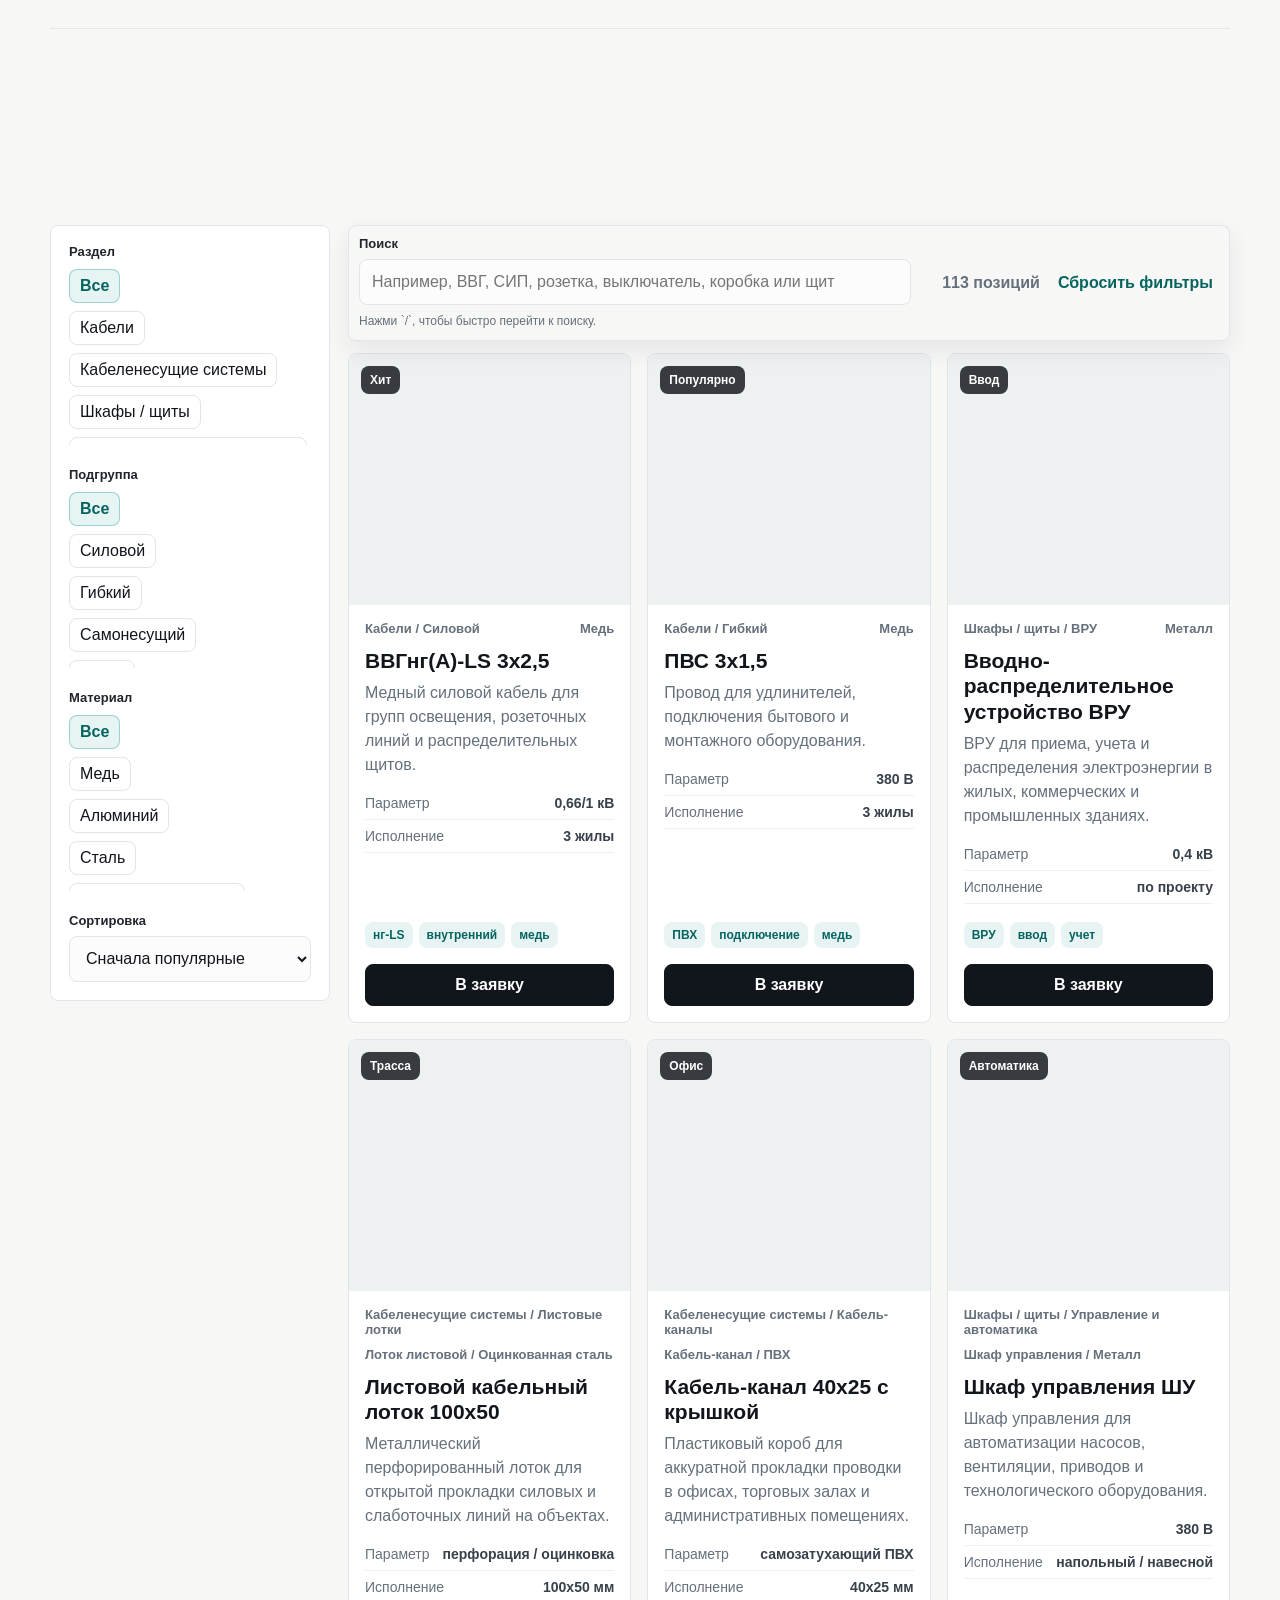
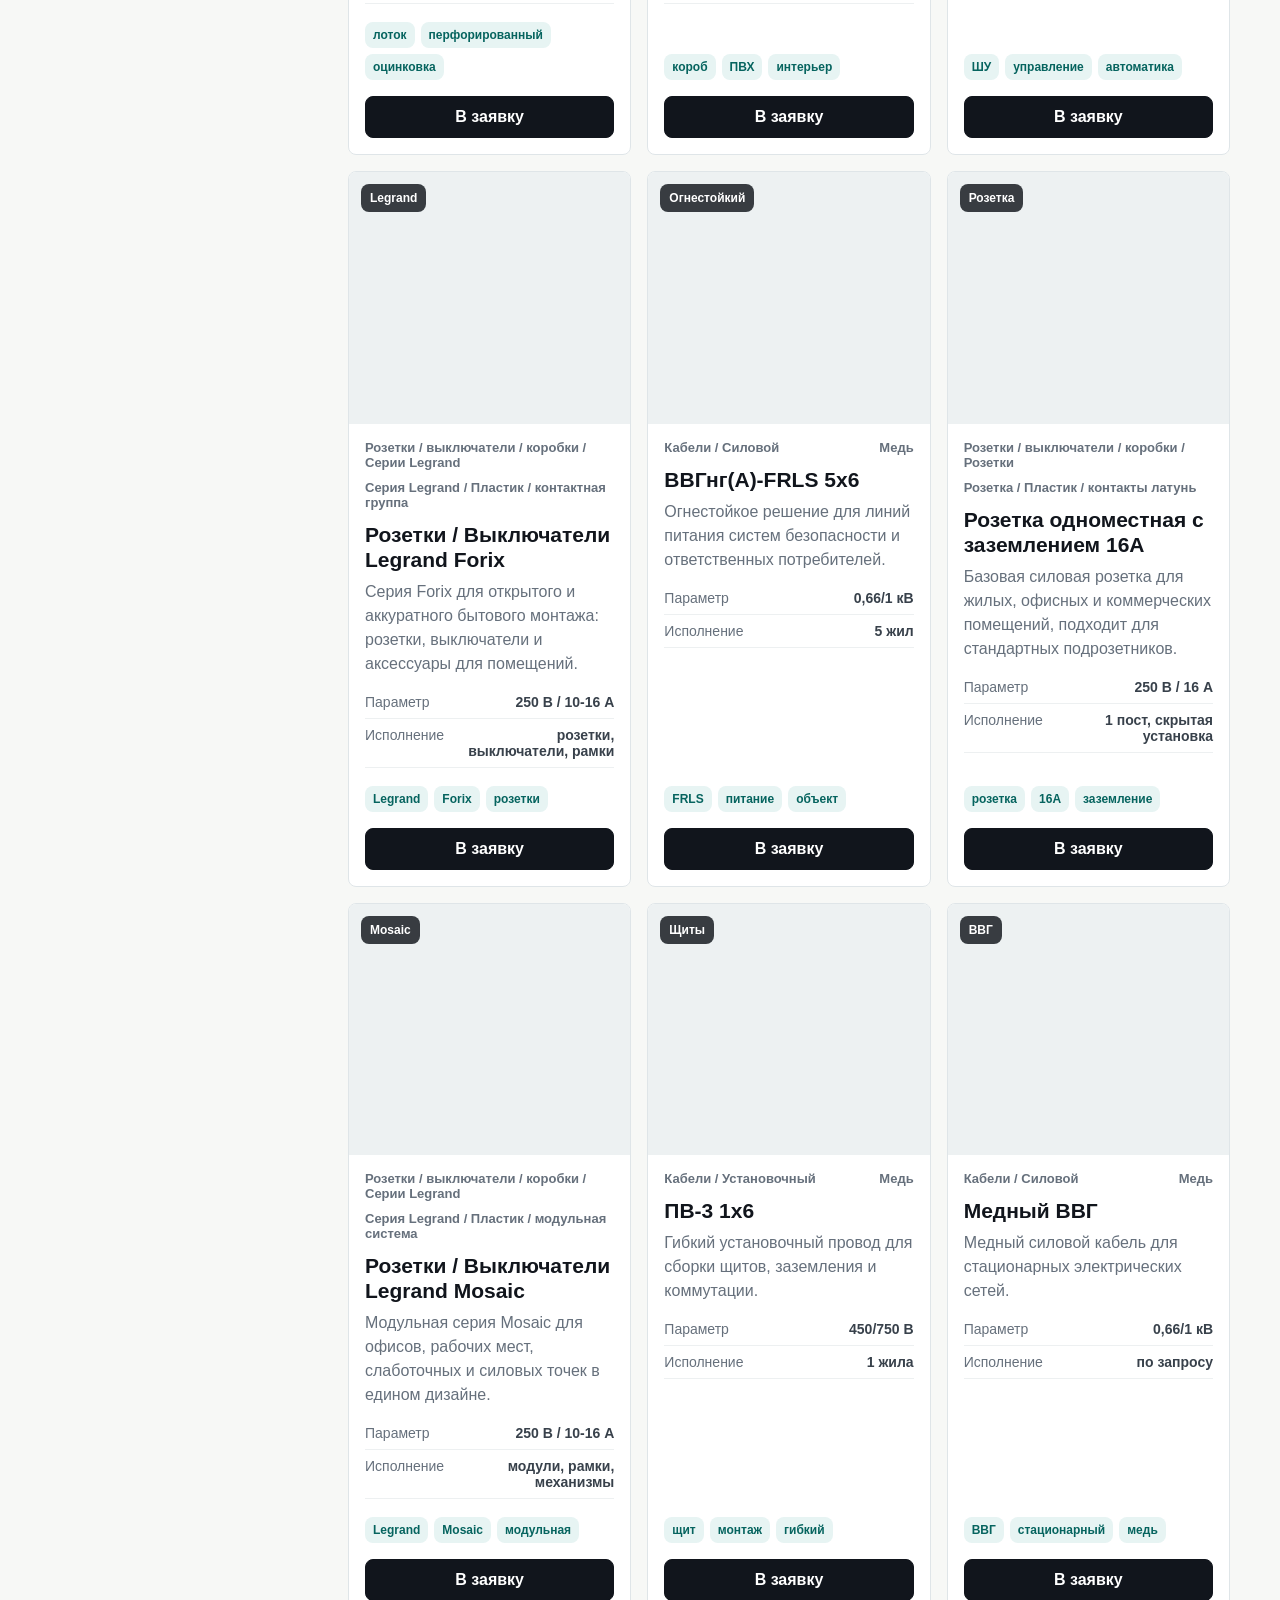
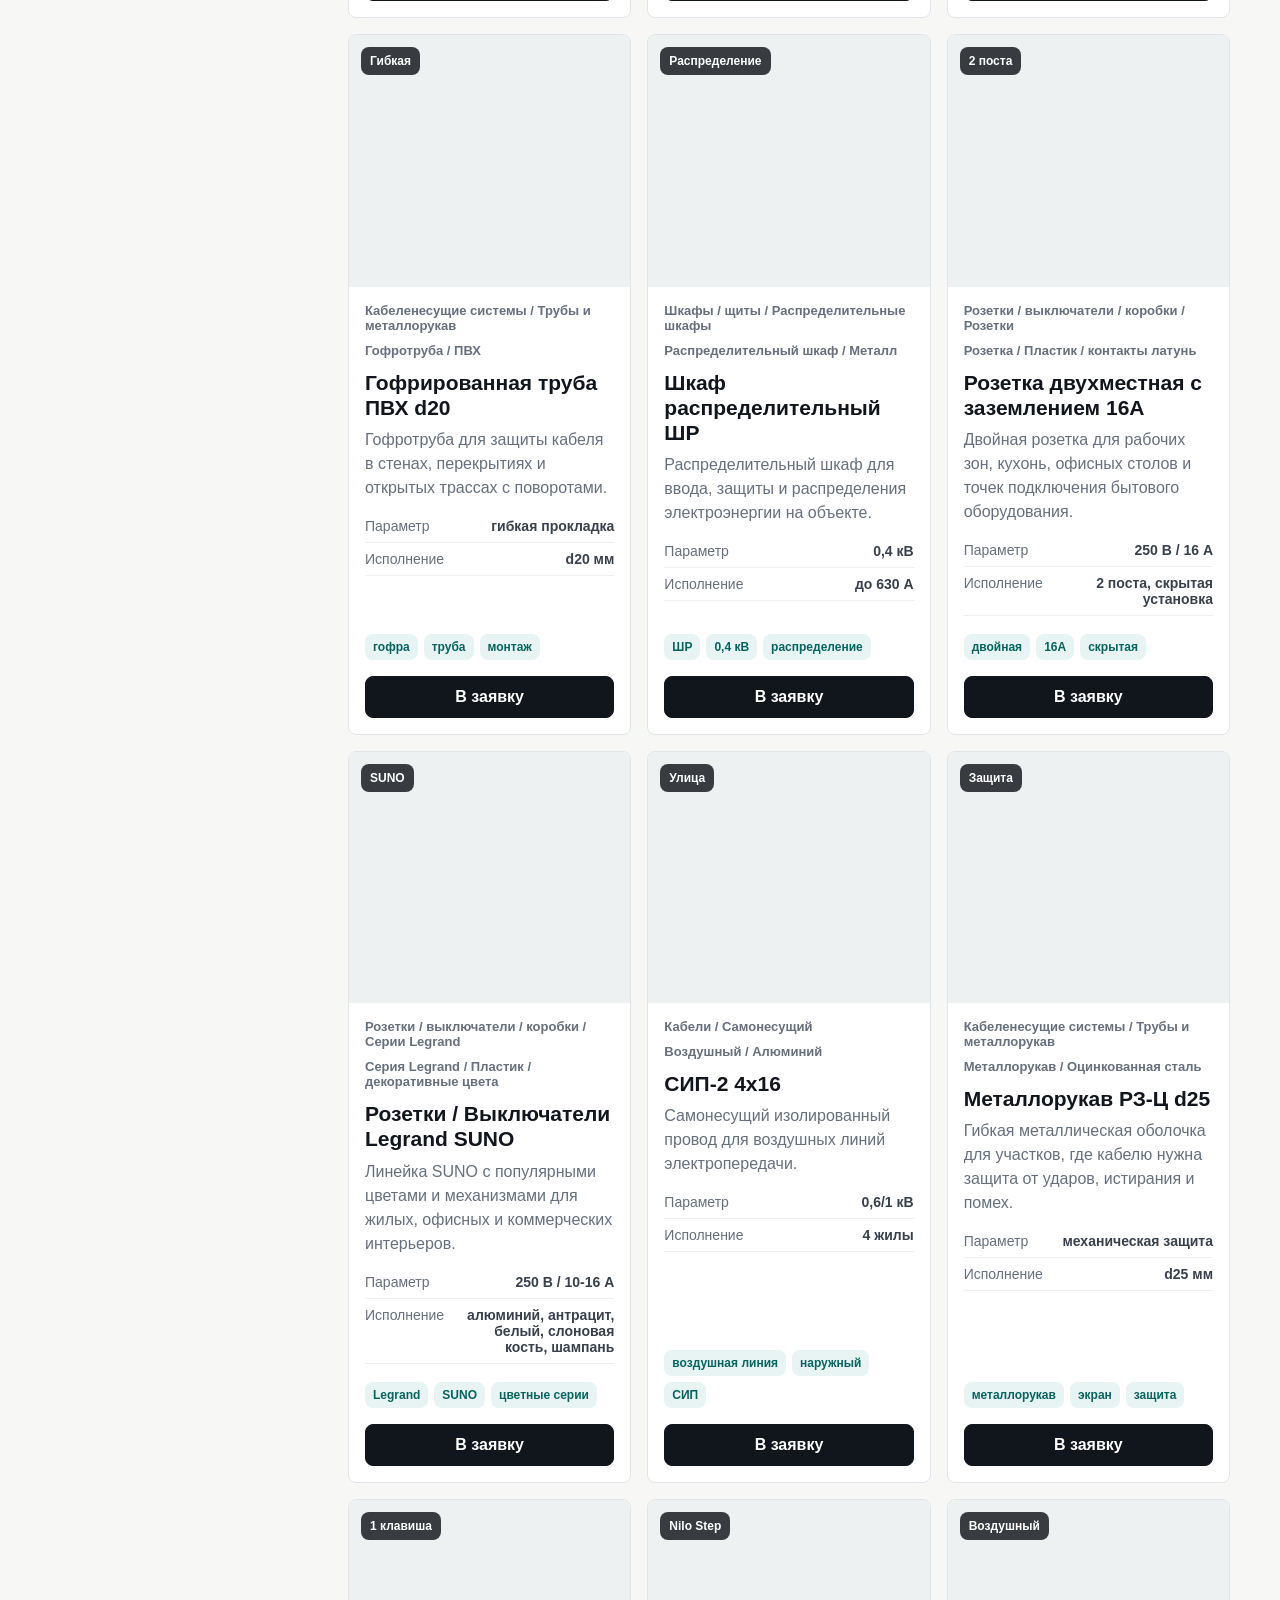
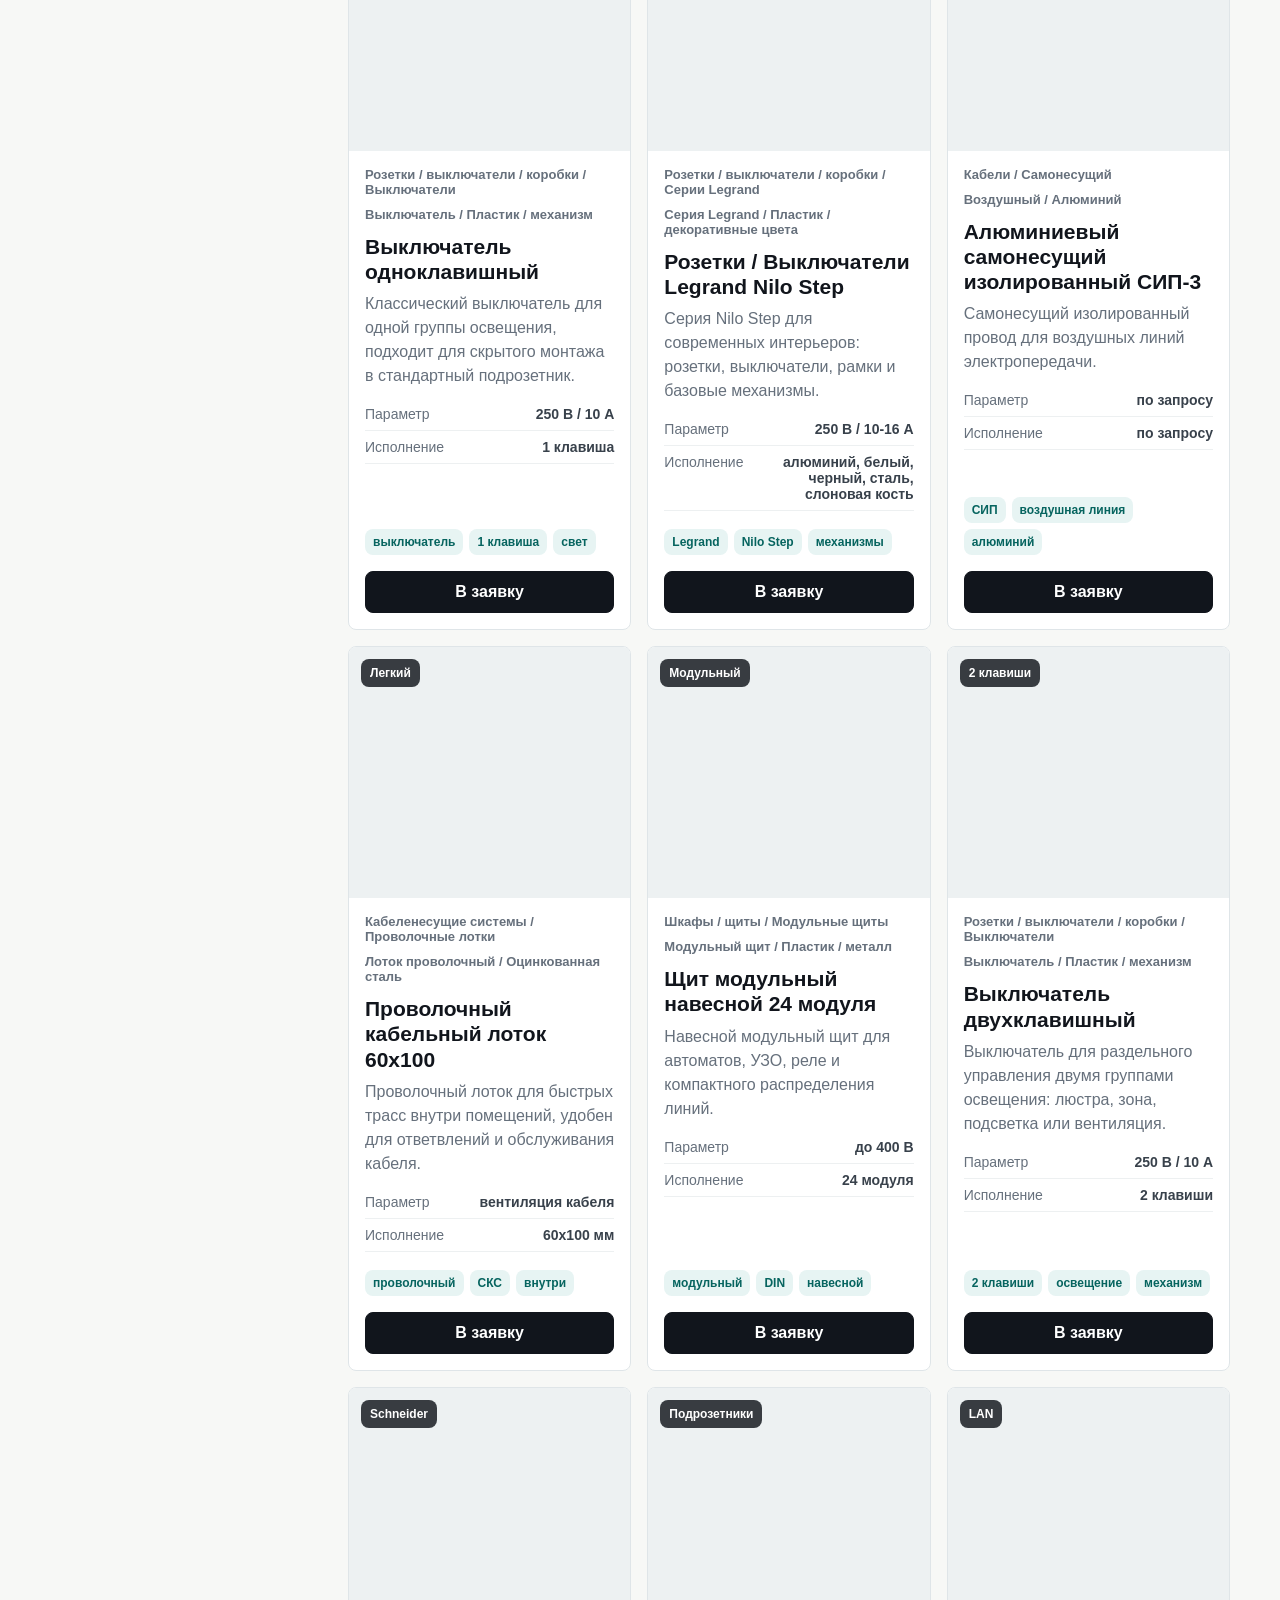
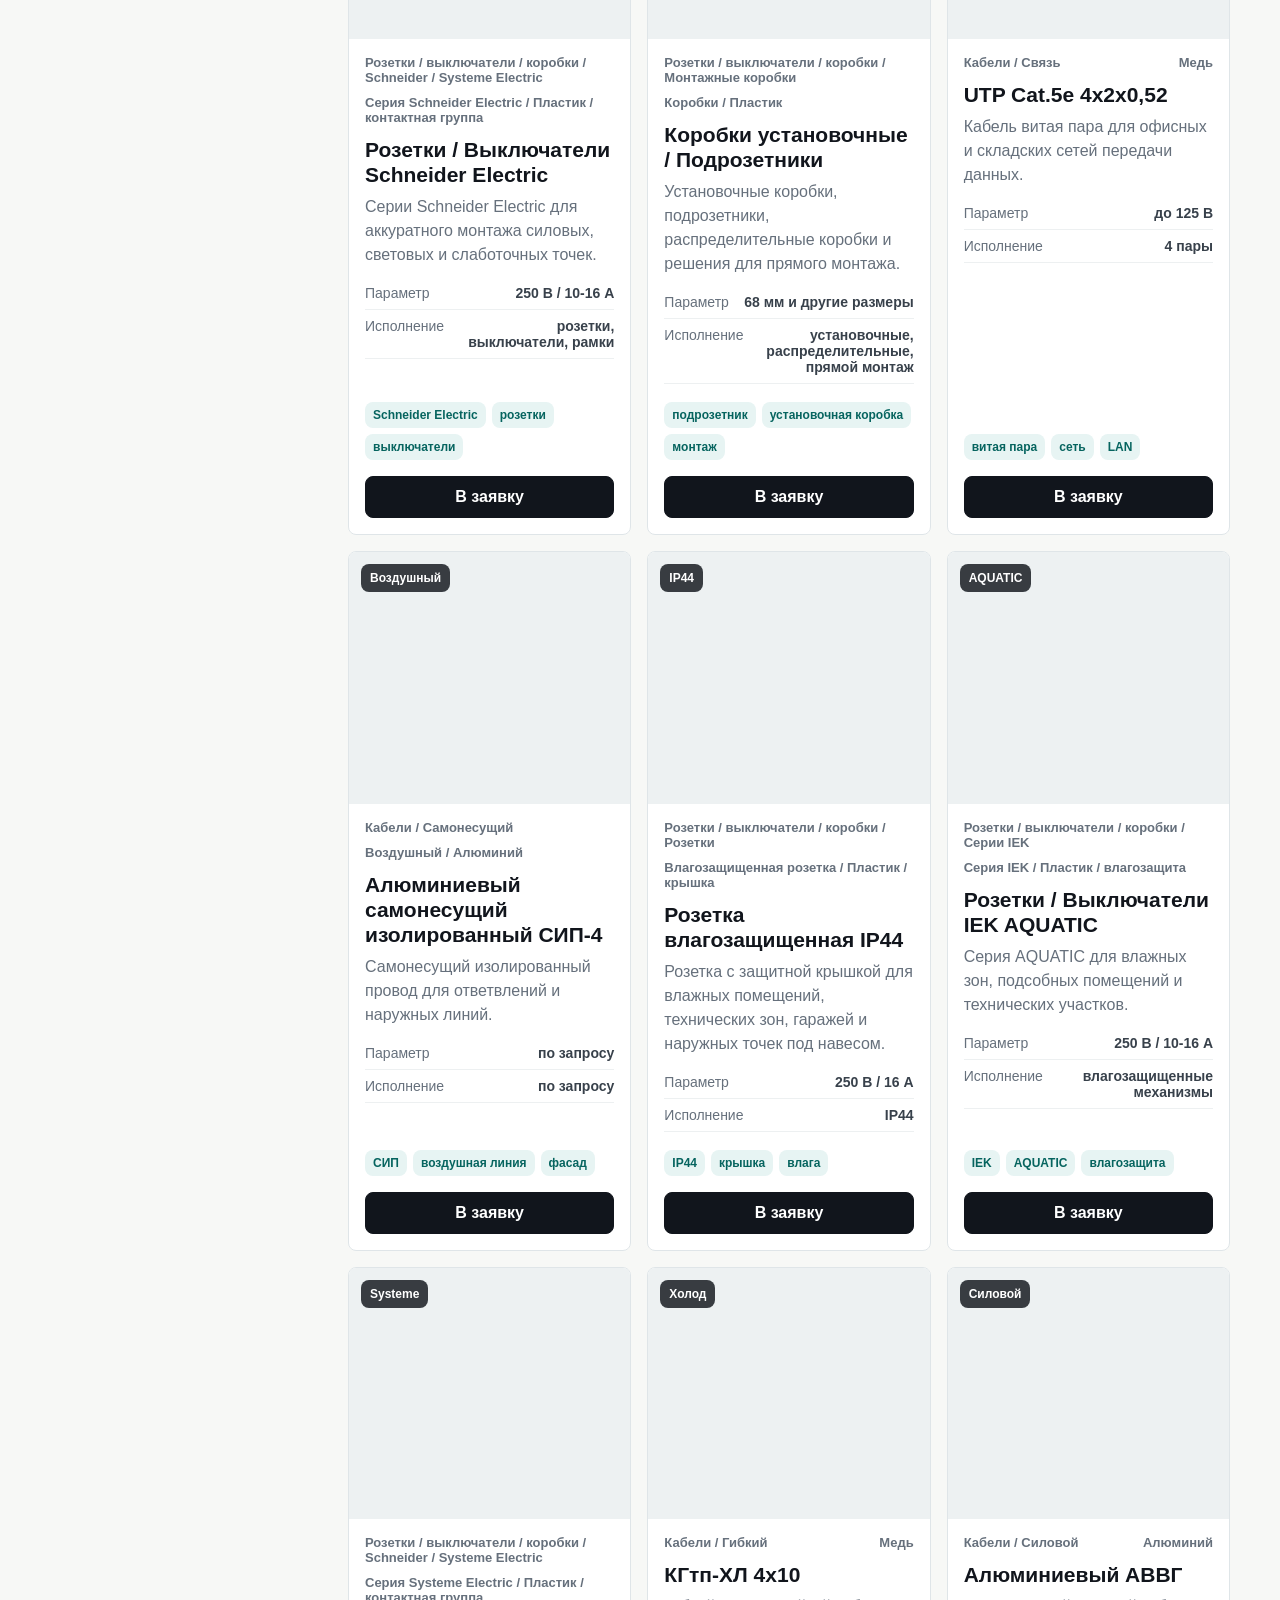
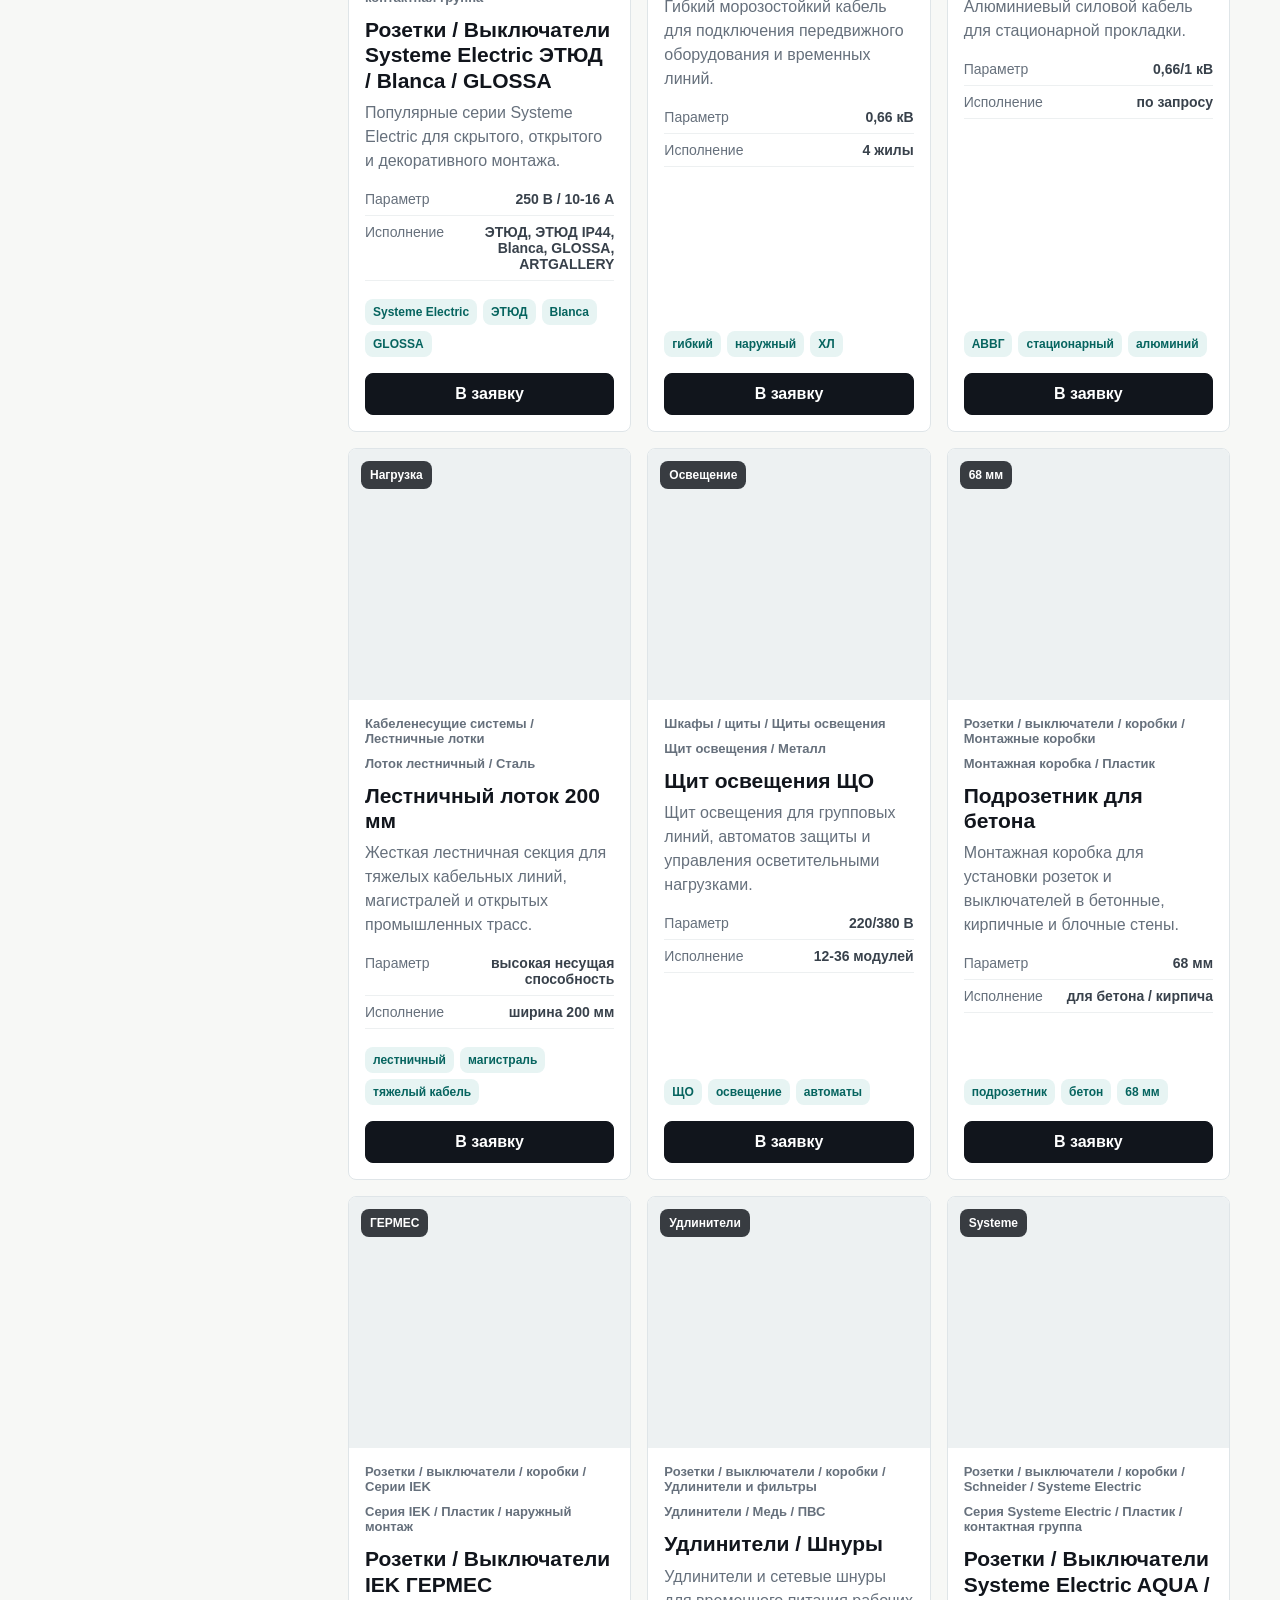
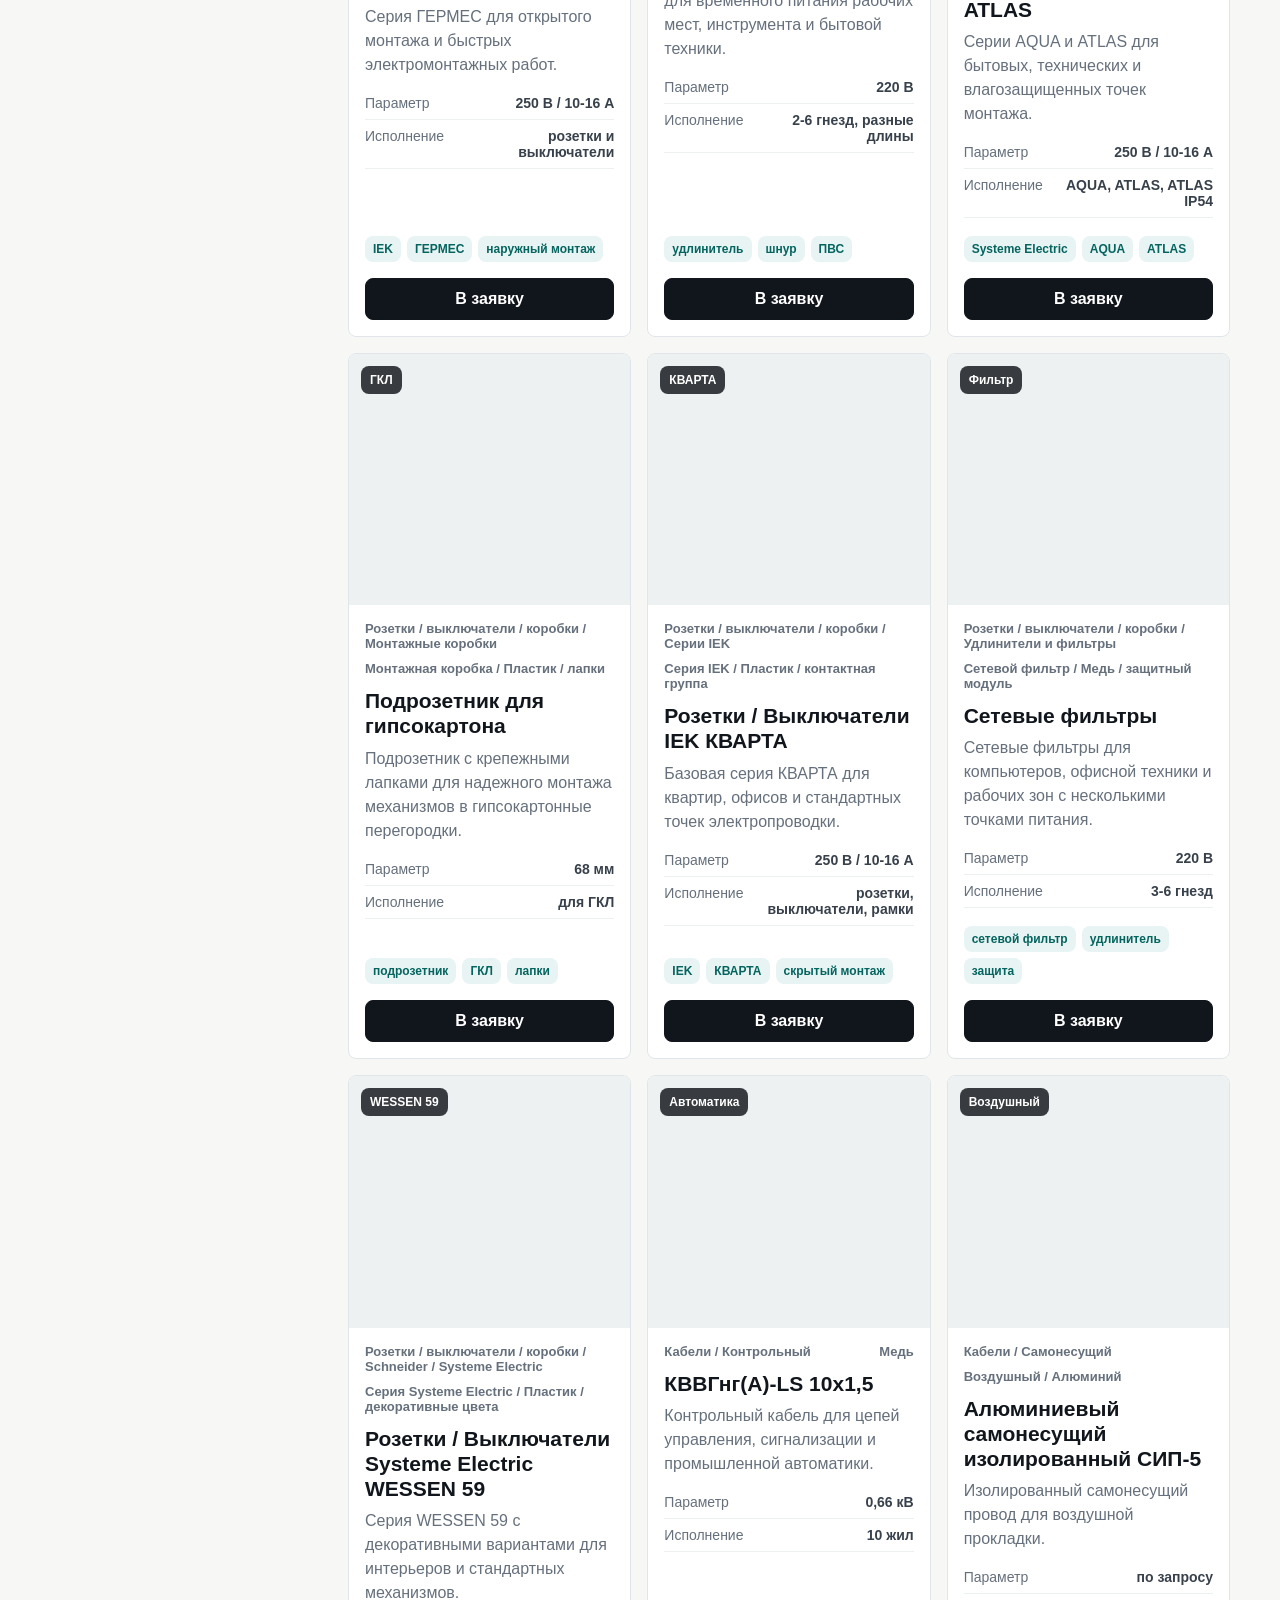
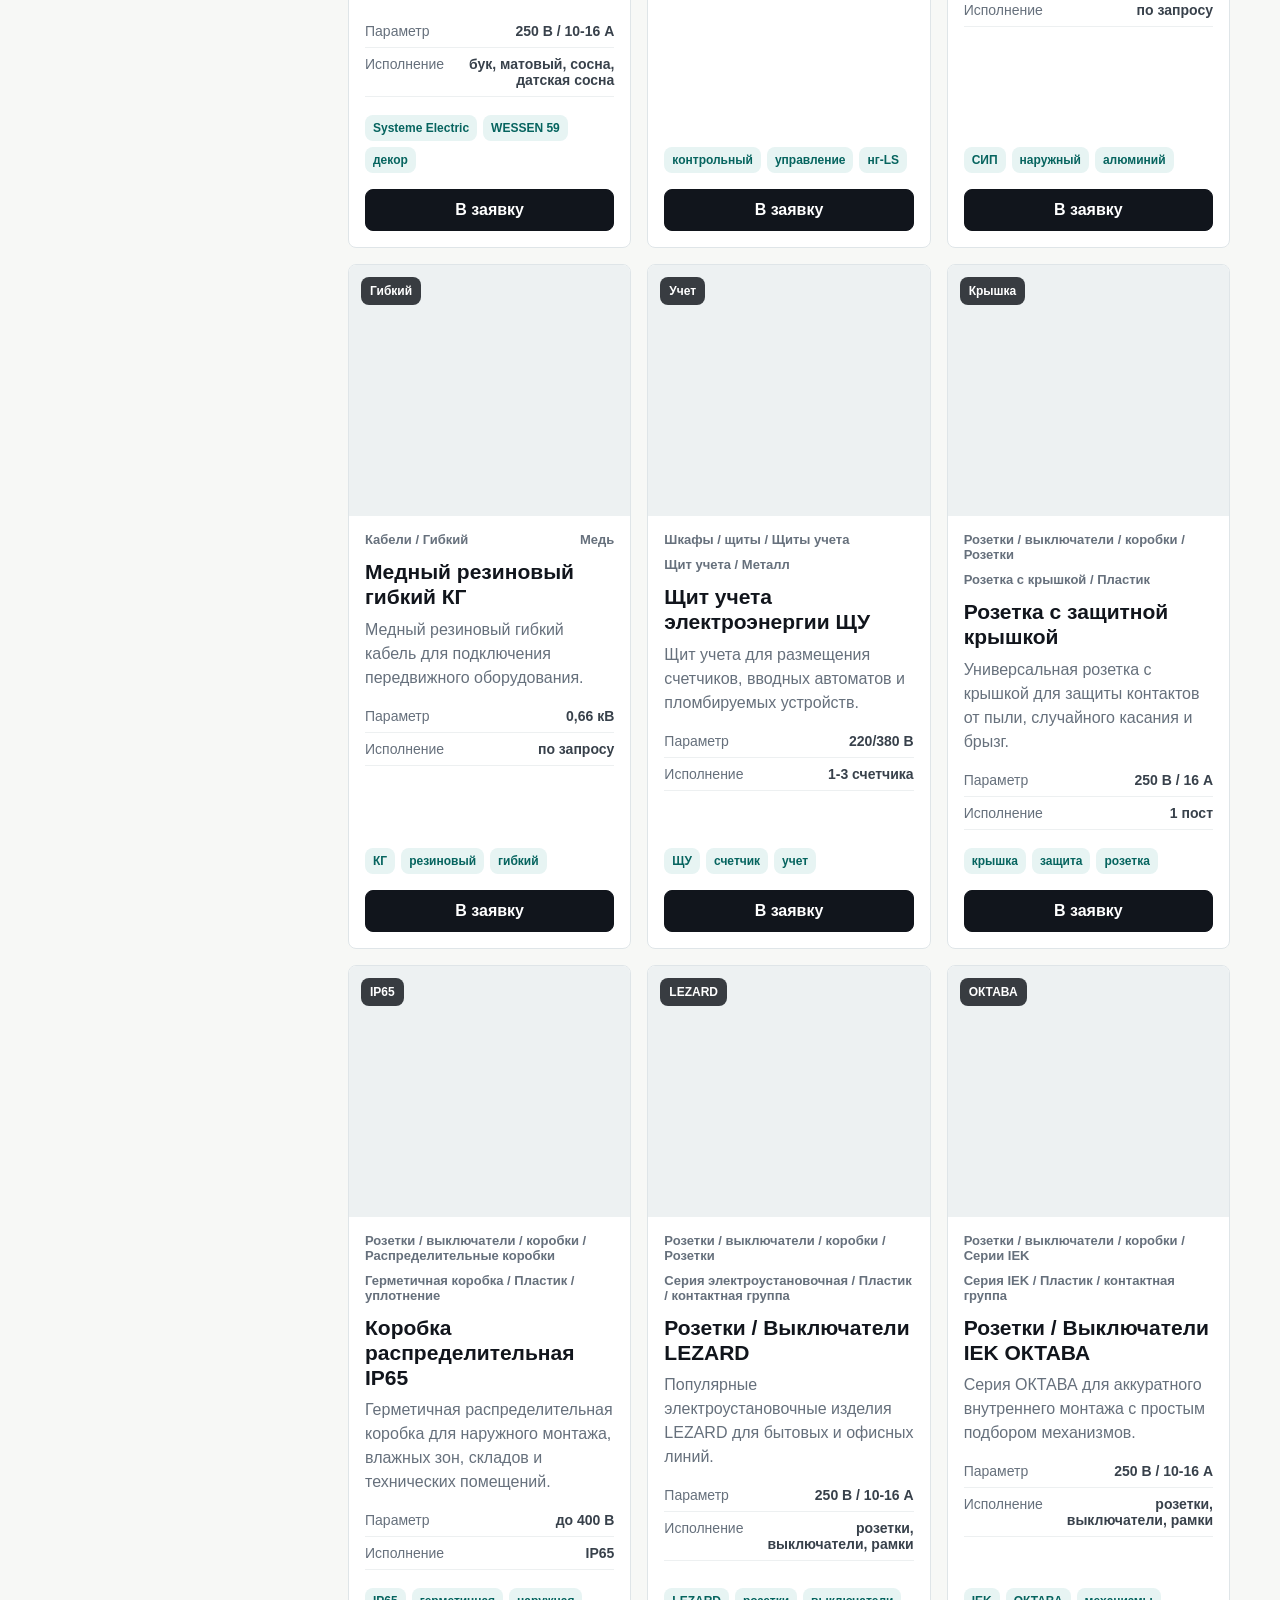
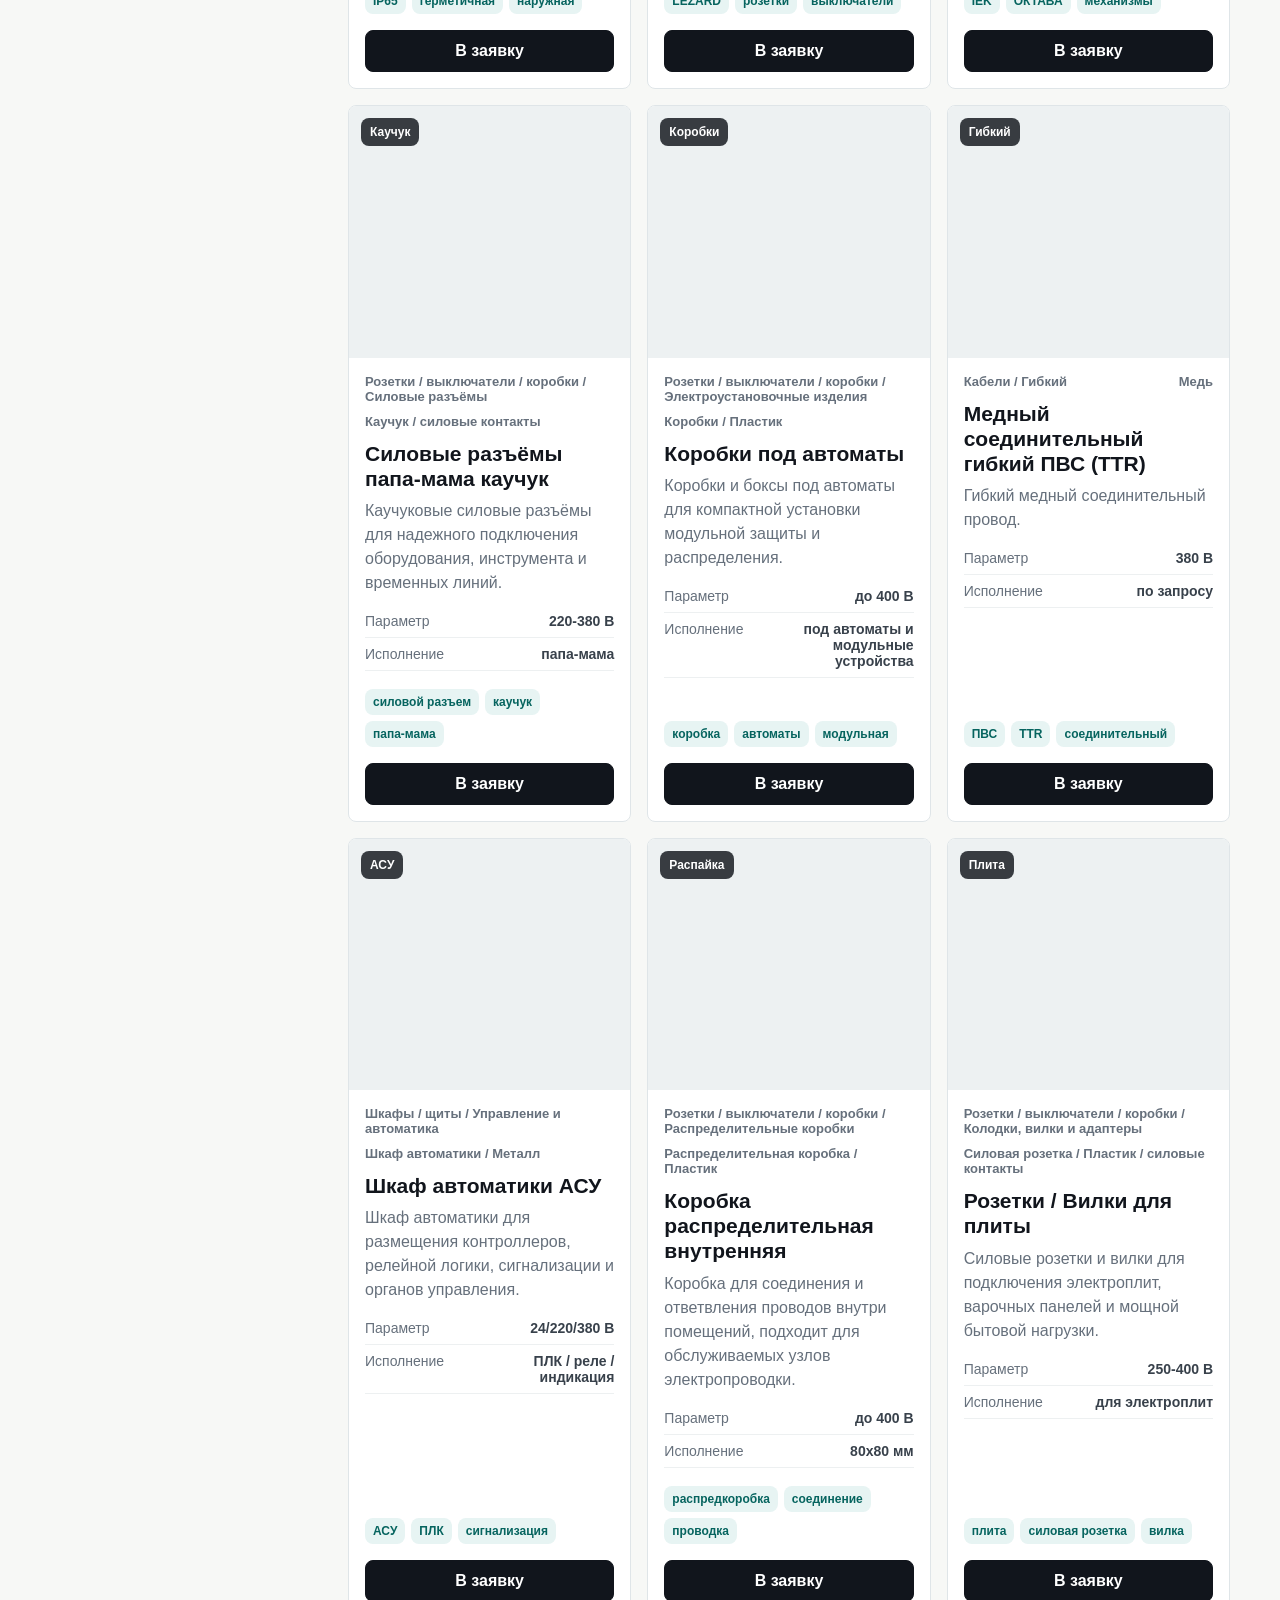
==== commit 162b1465: "Polish product badges" ====
--- a/index.html
+++ b/index.html
@@ -26,7 +26,7 @@
     <link rel="canonical" href="https://centralasiaenergetics.kz/">
     <link rel="icon" type="image/png" href="assets/centralasia-logo-mark.png">
     <link rel="apple-touch-icon" href="assets/centralasia-logo-mark.png">
-    <link rel="stylesheet" href="styles.css?v=20260618-logo-fix">
+    <link rel="stylesheet" href="styles.css?v=20260618-badge-polish">
     <script type="application/ld+json" nonce="cae-seo-20260616">
       {
         "@context": "https://schema.org",
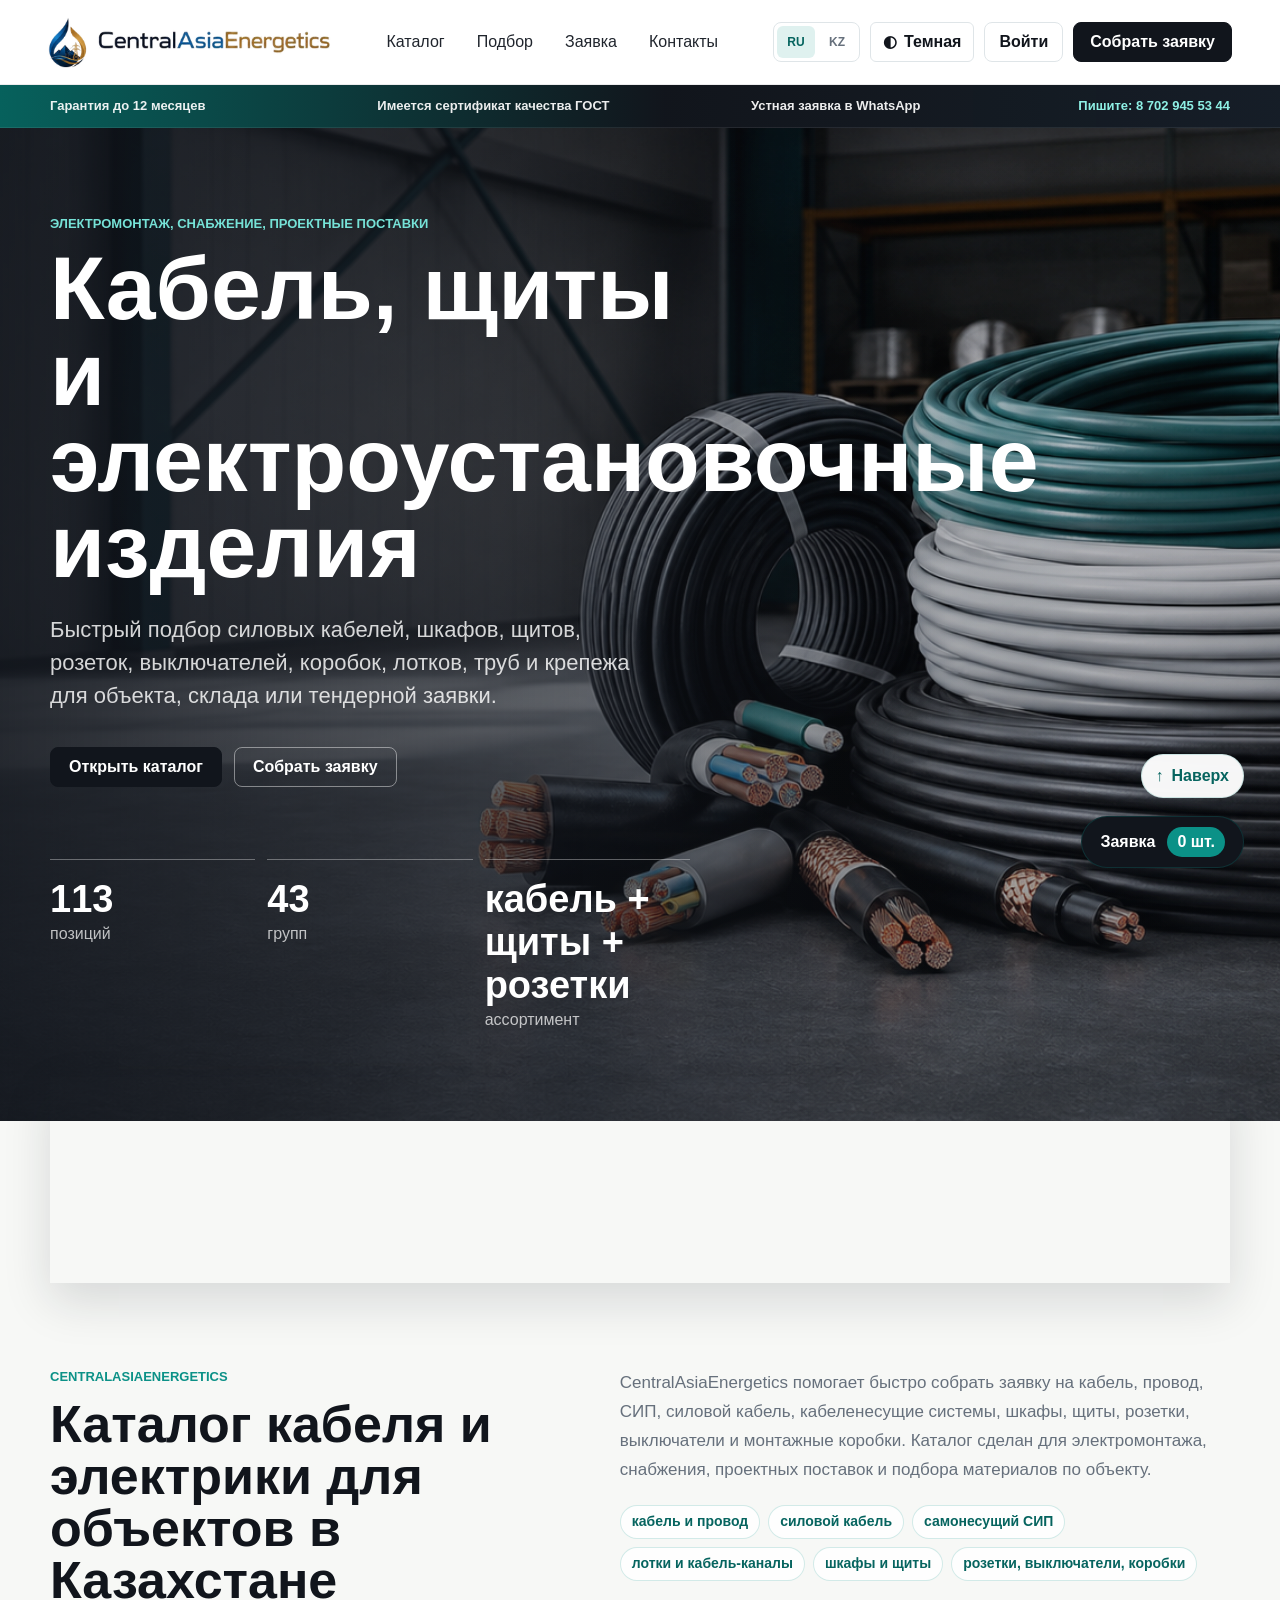
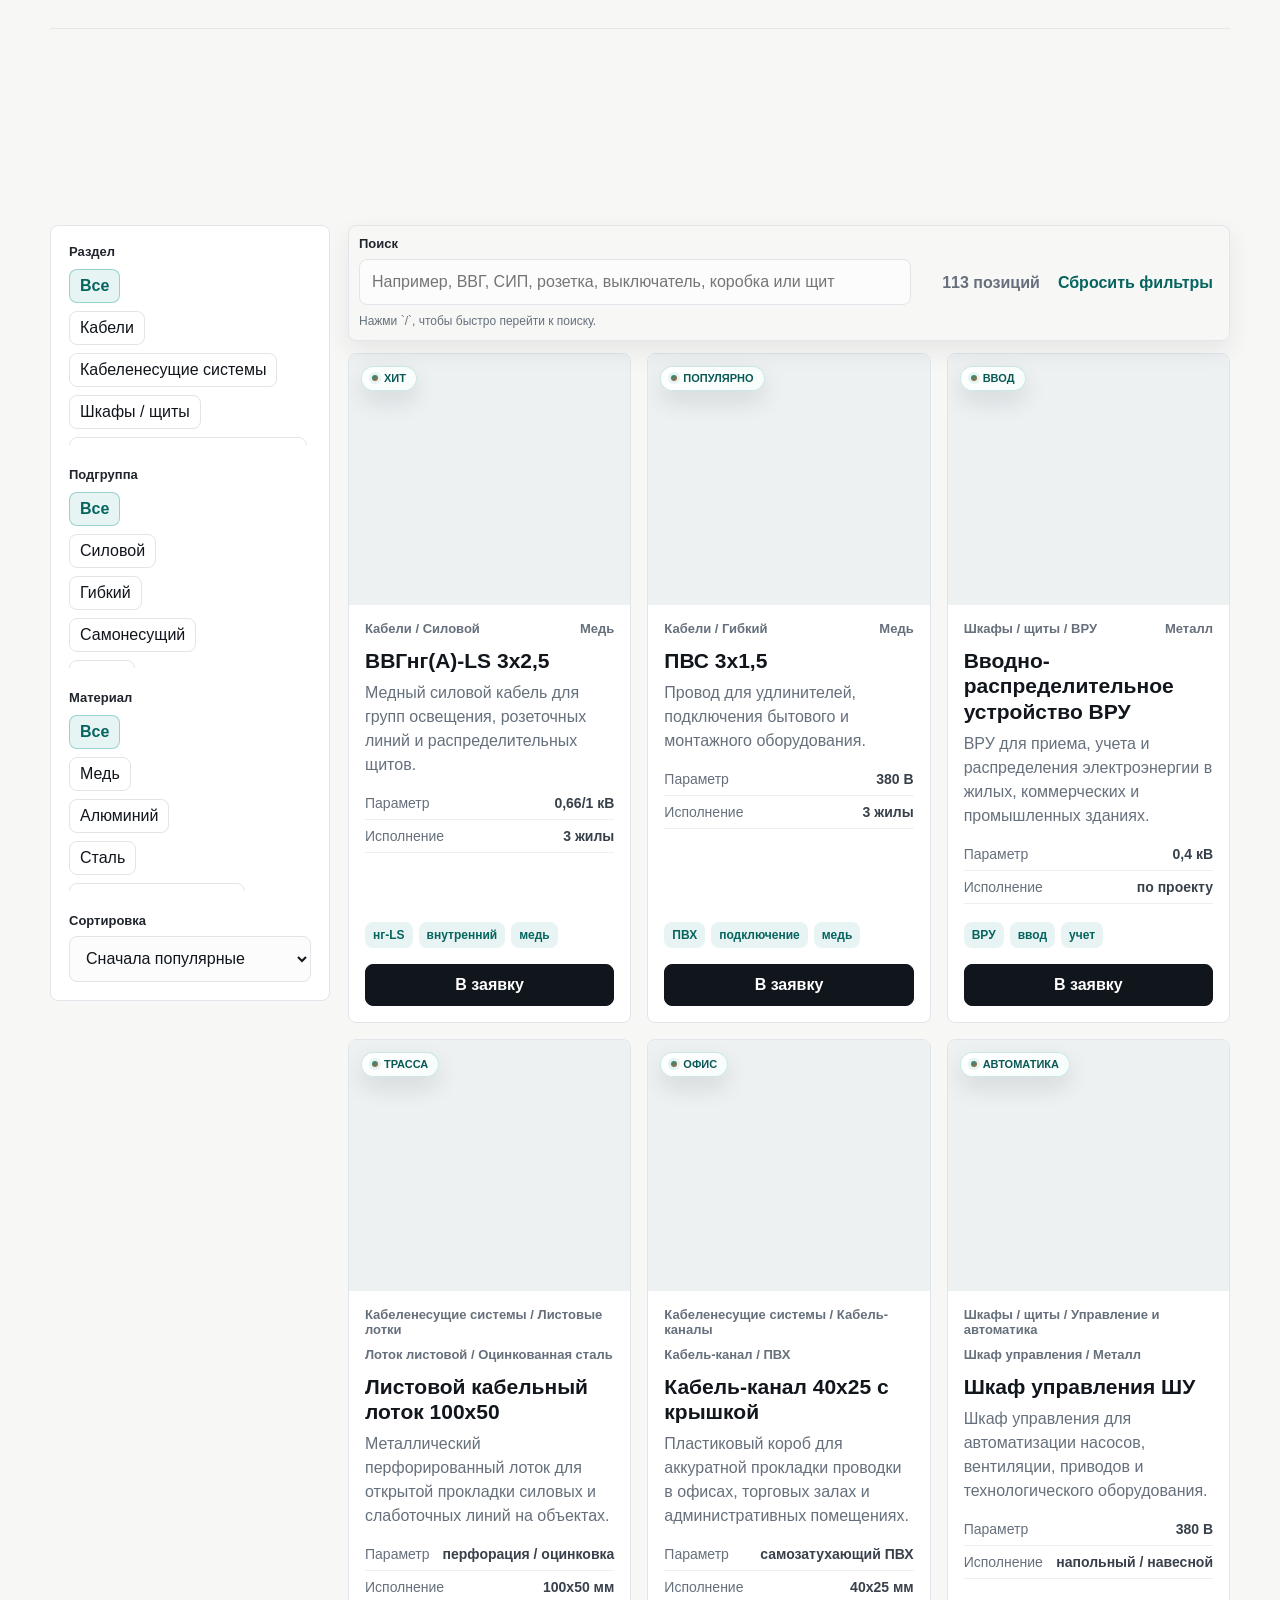
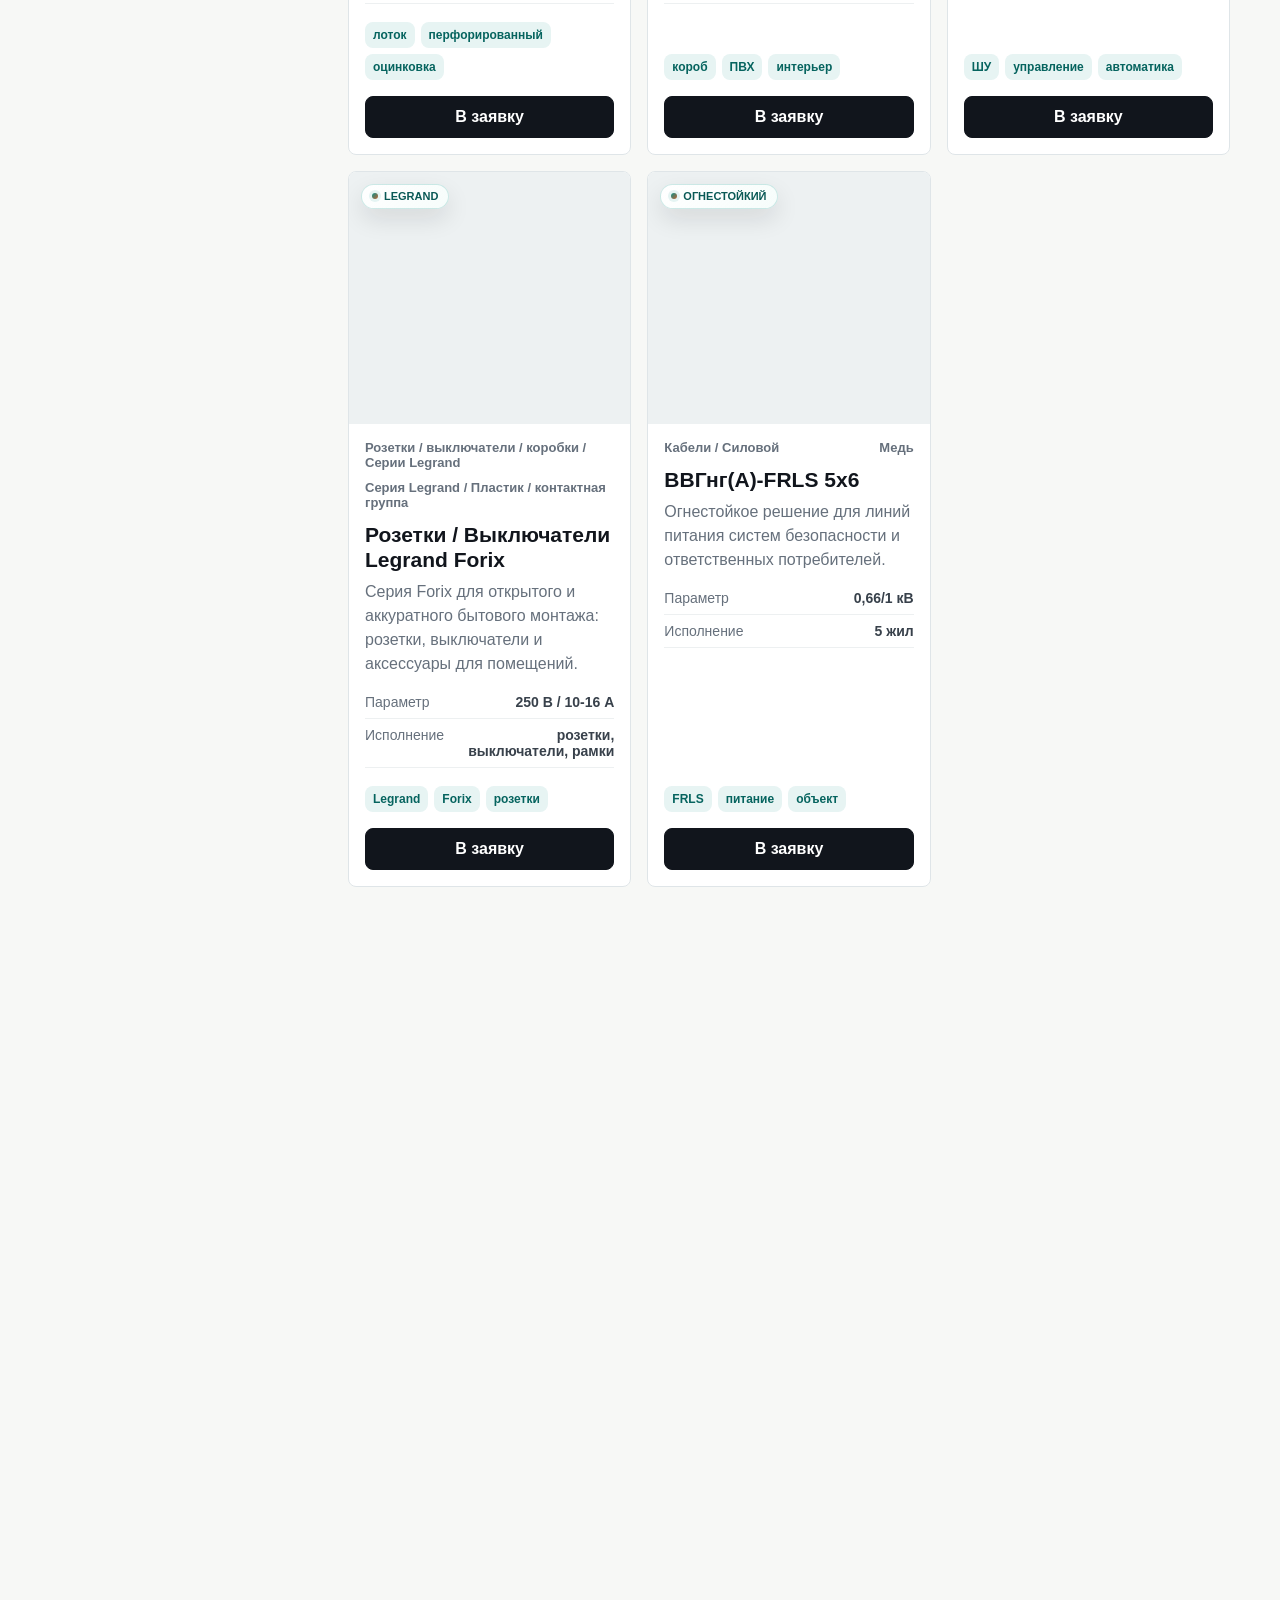
==== commit 57d98854: "Add complete cable support catalog" ====
--- a/index.html
+++ b/index.html
@@ -388,6 +388,6 @@
     </footer>
 
     <script src="app-helpers.js?v=20260618-ru-kz-only" defer></script>
-    <script src="app.js?v=20260618-ru-kz-only" defer></script>
+    <script src="app.js?v=20260624-cable-systems" defer></script>
   </body>
 </html>
--- a/styles.css
+++ b/styles.css
@@ -994,12 +994,44 @@
   position: absolute;
   top: 12px;
   left: 12px;
-  border-radius: var(--radius);
-  background: rgba(17, 21, 28, 0.82);
-  color: var(--white);
-  padding: 7px 9px;
-  font-size: 12px;
-  font-weight: 800;
+  max-width: calc(100% - 24px);
+  border: 1px solid rgba(11, 145, 135, 0.2);
+  border-radius: 999px;
+  background:
+    linear-gradient(135deg, rgba(255, 255, 255, 0.94), rgba(244, 252, 250, 0.82)),
+    rgba(255, 255, 255, 0.88);
+  color: #0a5956;
+  box-shadow: 0 10px 24px rgba(17, 21, 28, 0.11);
+  padding: 6px 10px;
+  font-size: 11px;
+  font-weight: 900;
+  line-height: 1;
+  overflow: hidden;
+  text-overflow: ellipsis;
+  text-transform: uppercase;
+  white-space: nowrap;
+  backdrop-filter: blur(10px);
+}
+
+.product-badge::before {
+  content: "";
+  display: inline-block;
+  width: 6px;
+  height: 6px;
+  margin-right: 6px;
+  border-radius: 50%;
+  background: linear-gradient(135deg, var(--teal), var(--copper));
+  box-shadow: 0 0 0 3px rgba(11, 145, 135, 0.1);
+  vertical-align: 1px;
+}
+
+[data-theme="dark"] .product-badge {
+  border-color: rgba(118, 226, 215, 0.24);
+  background:
+    linear-gradient(135deg, rgba(246, 248, 248, 0.94), rgba(226, 240, 238, 0.82)),
+    rgba(246, 248, 248, 0.9);
+  color: #063f3d;
+  box-shadow: 0 12px 26px rgba(0, 0, 0, 0.16);
 }
 
 .product-card-skeleton {
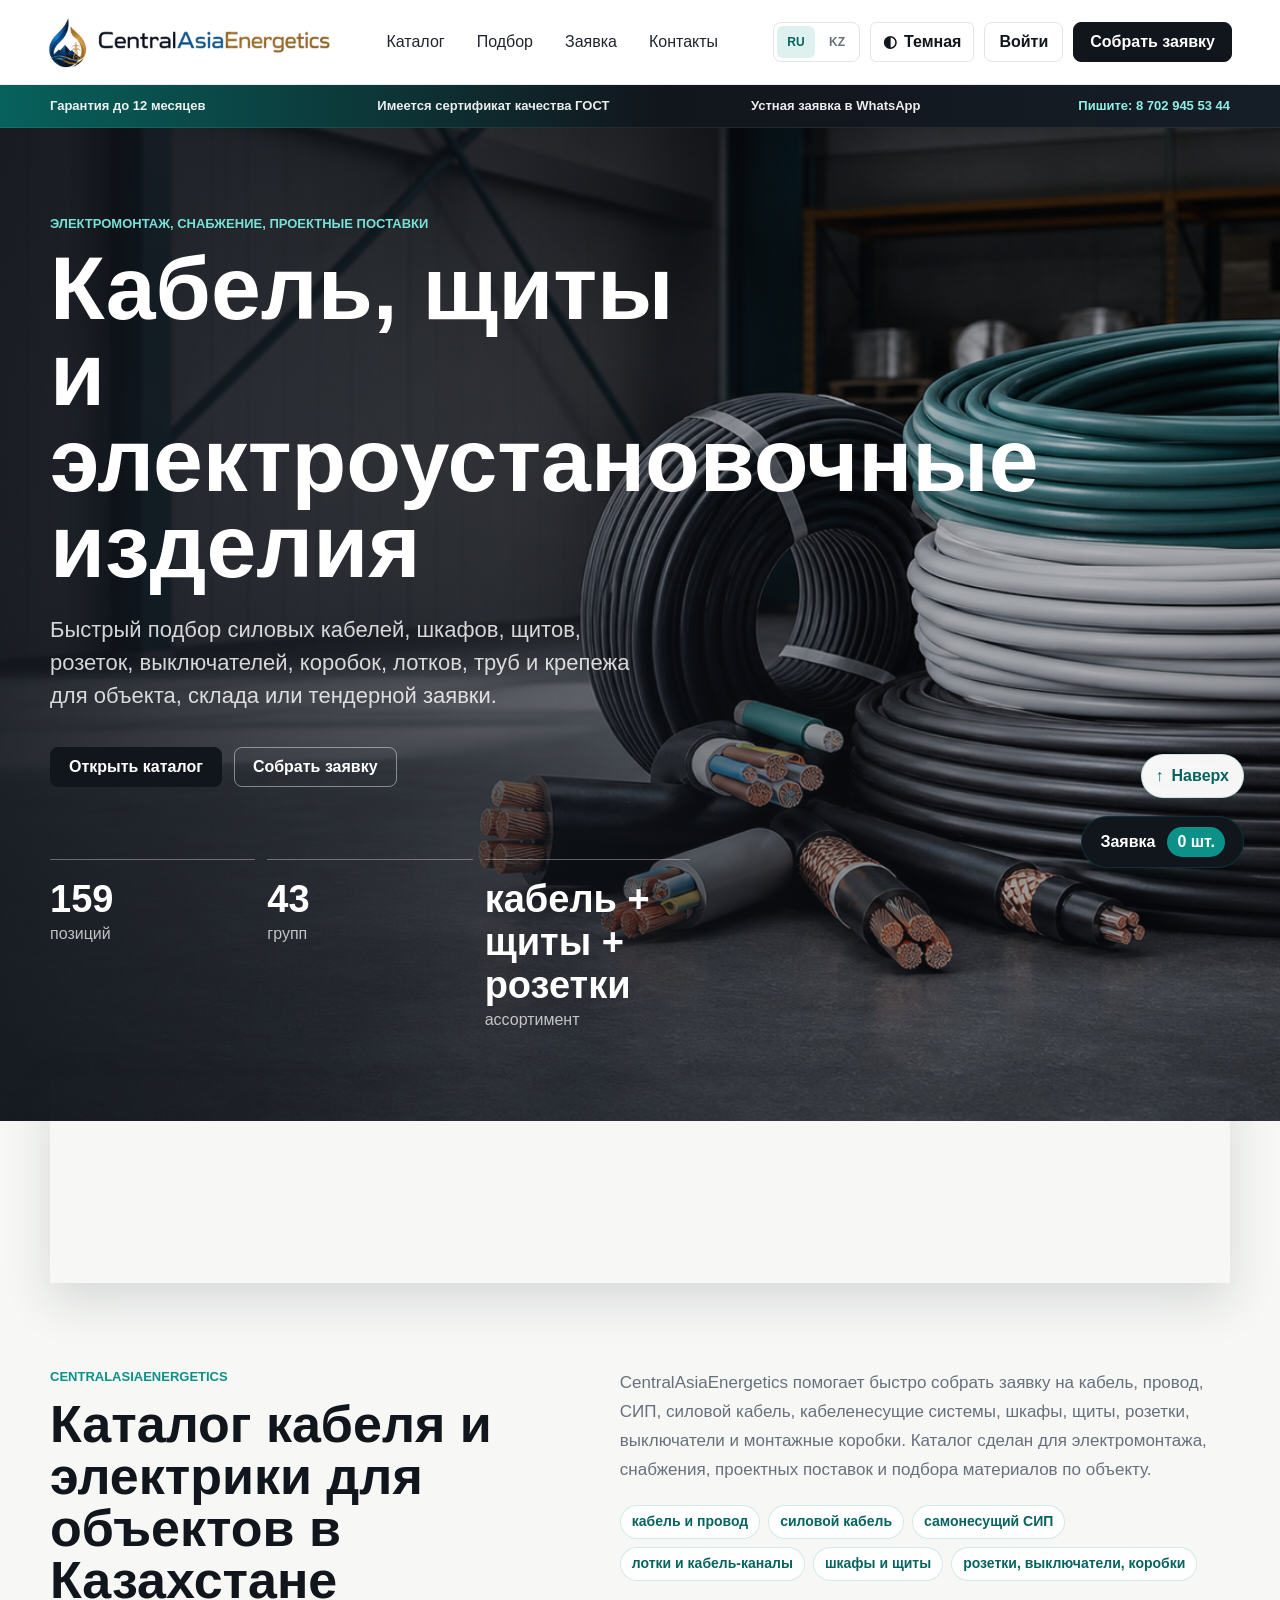
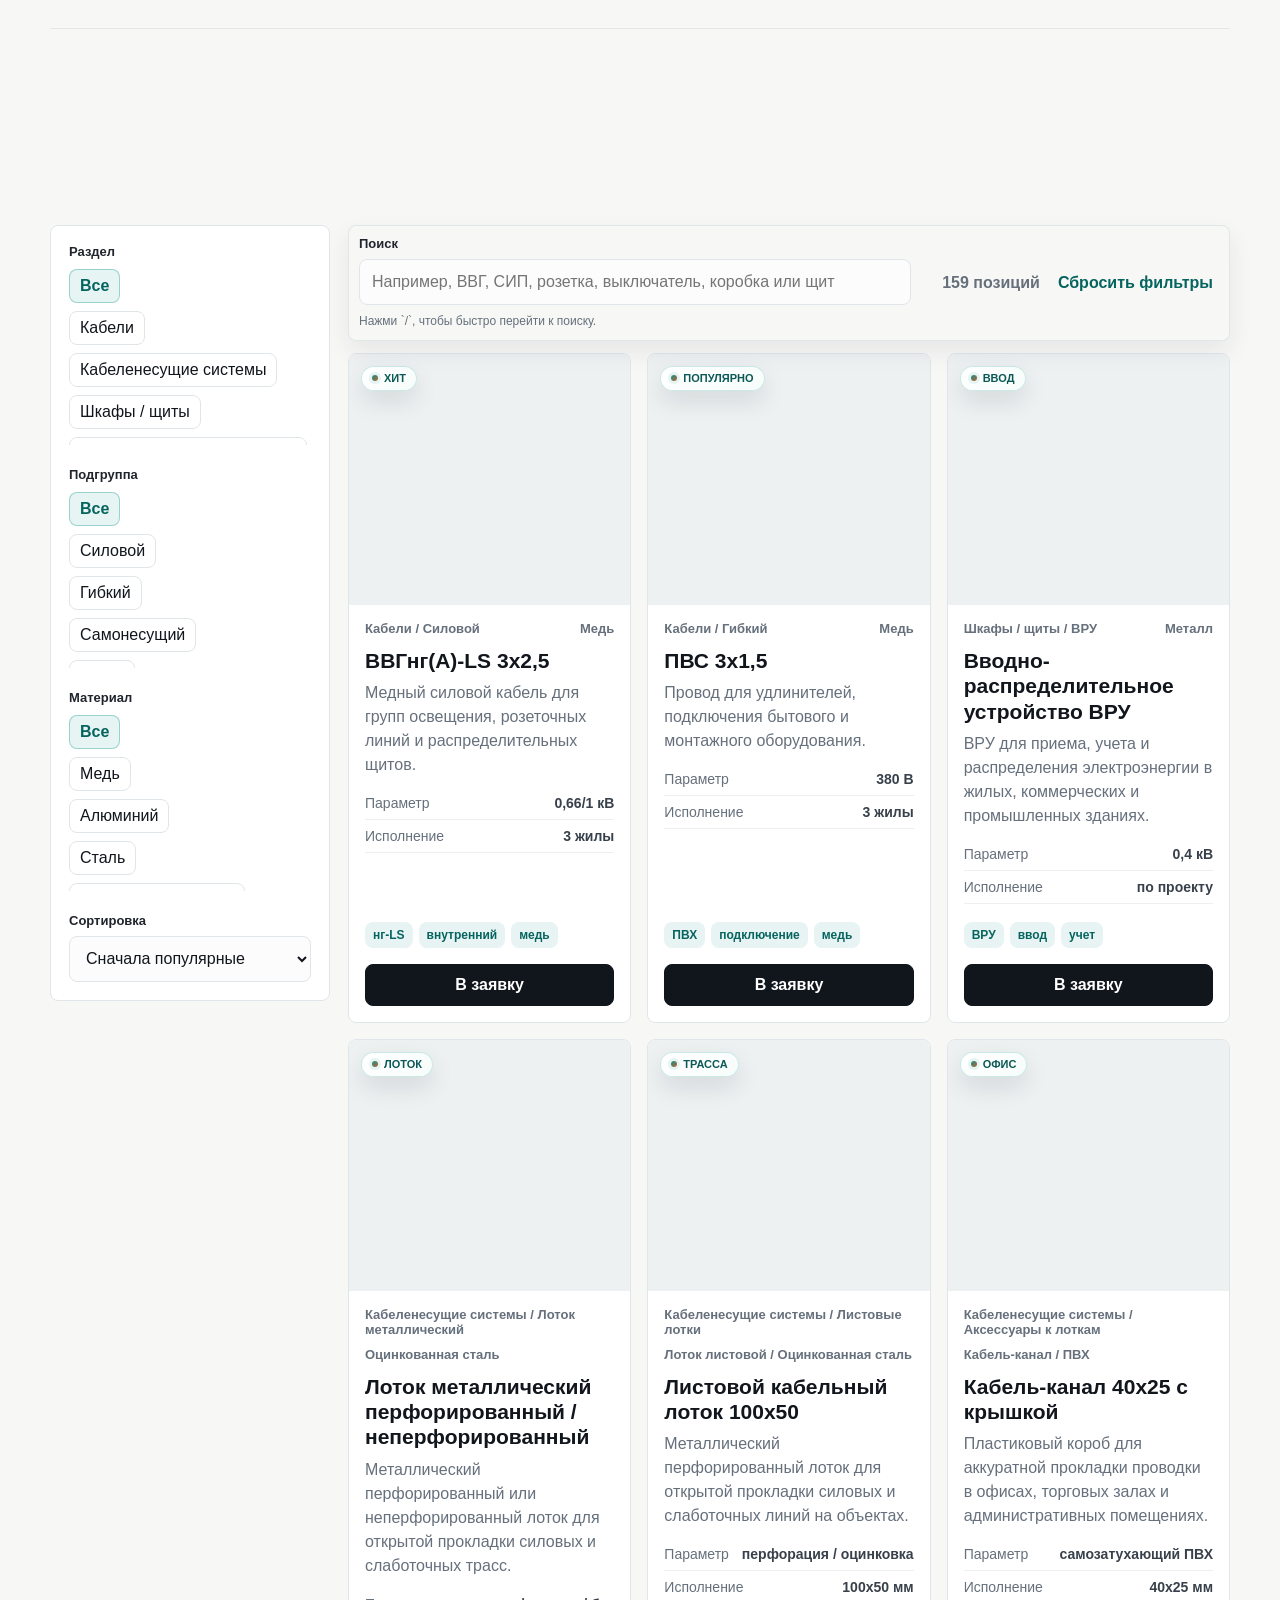
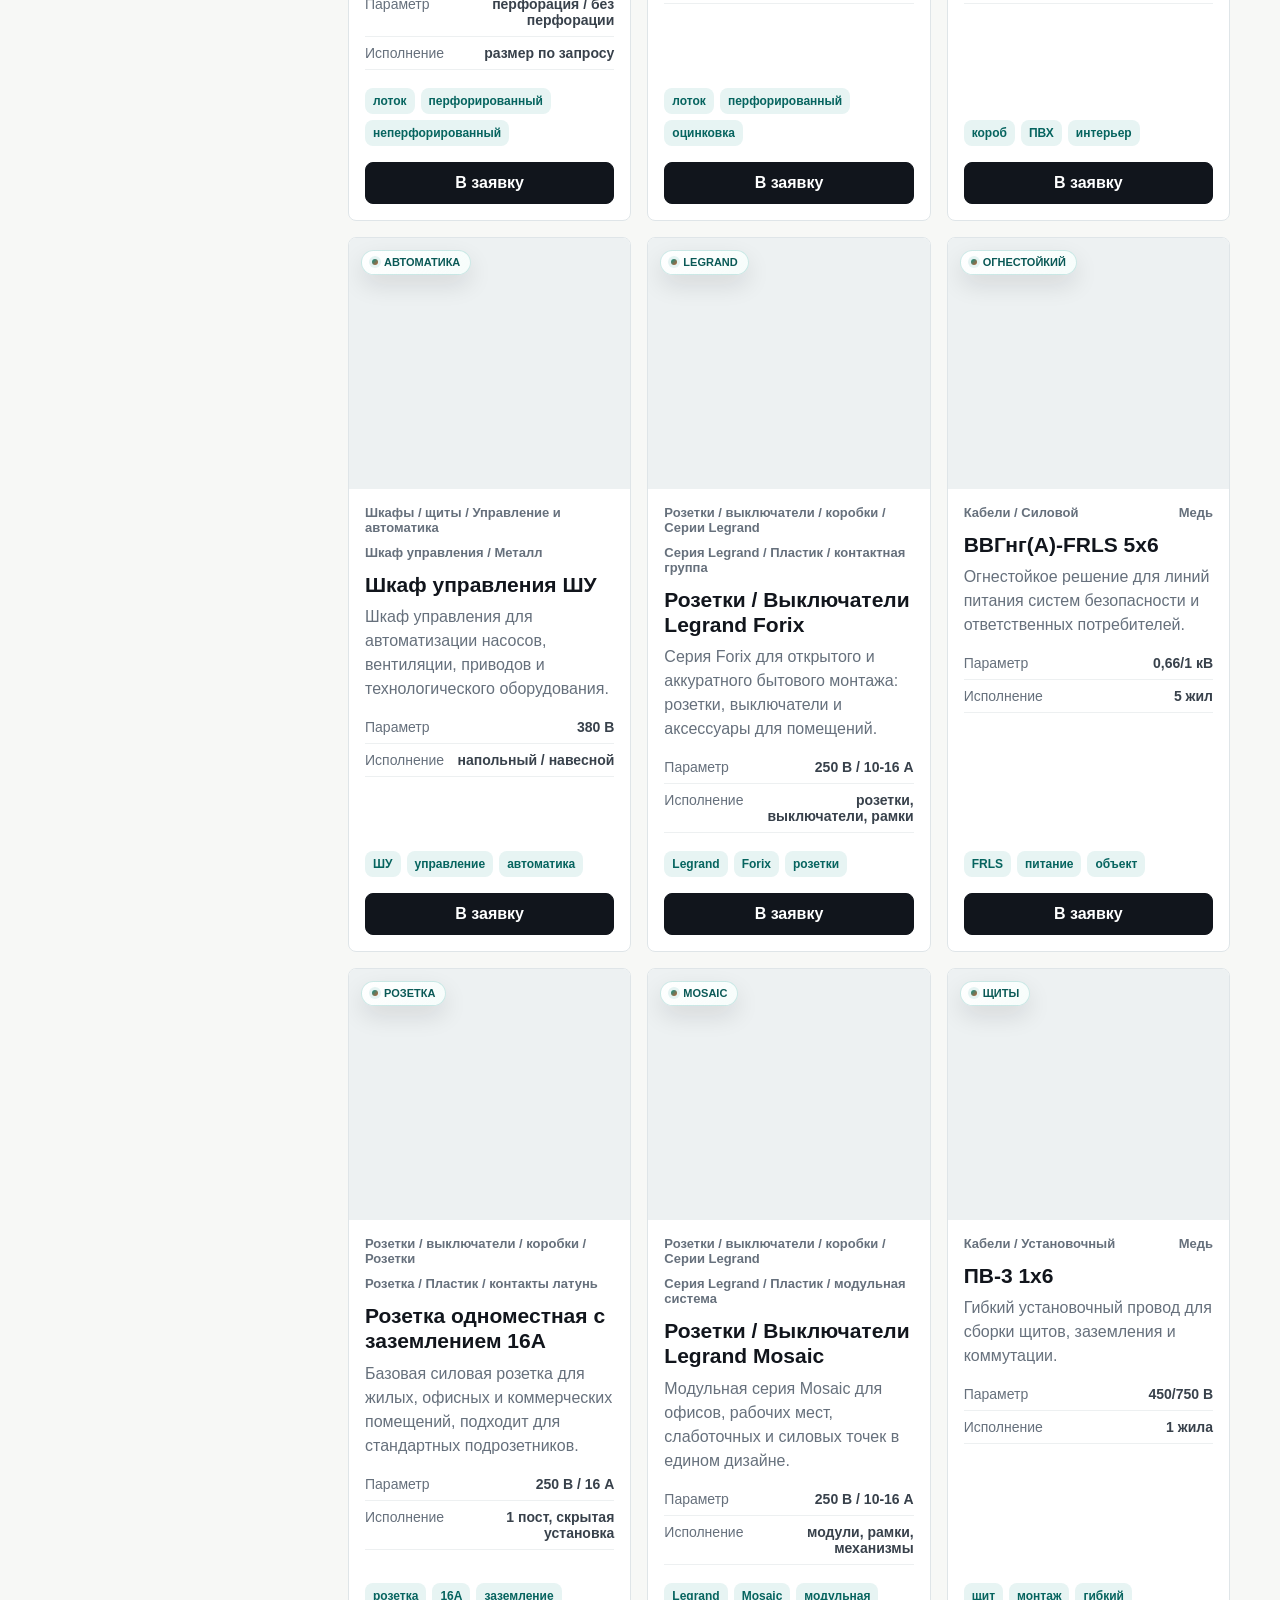
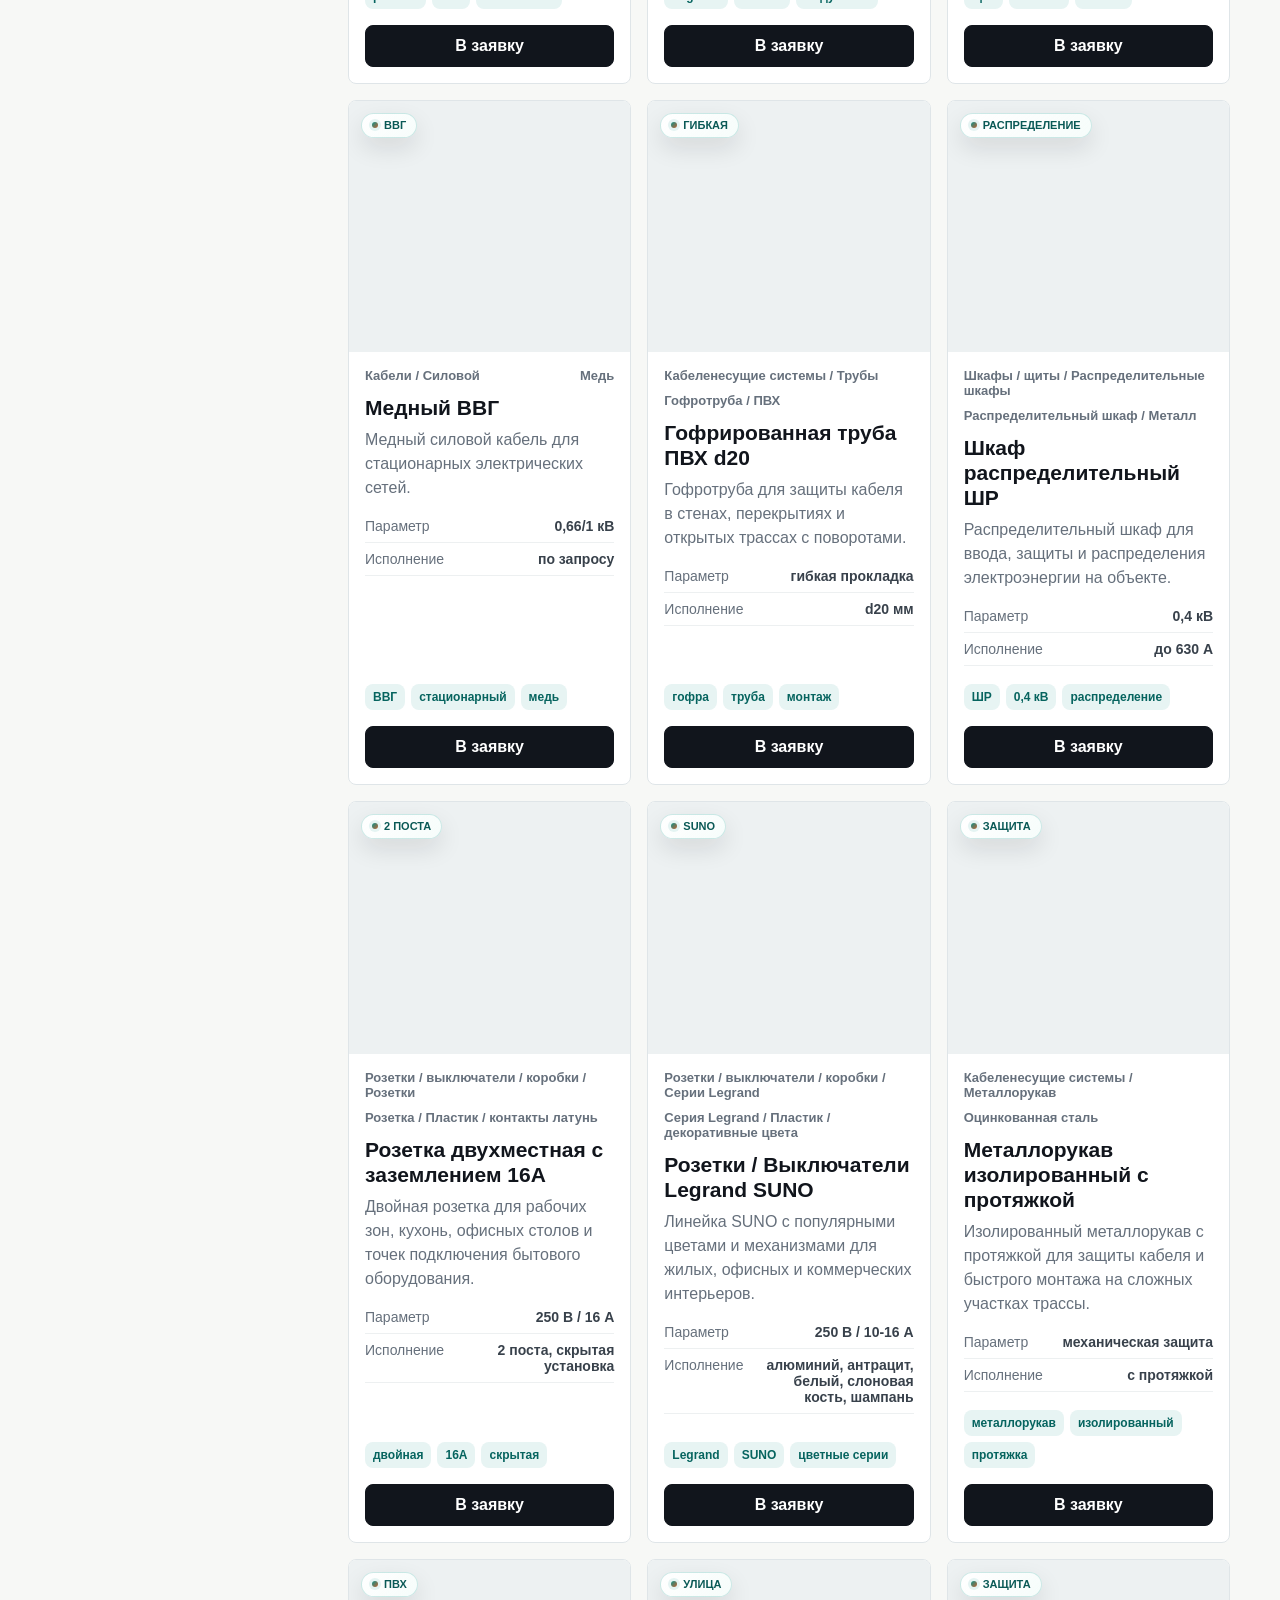
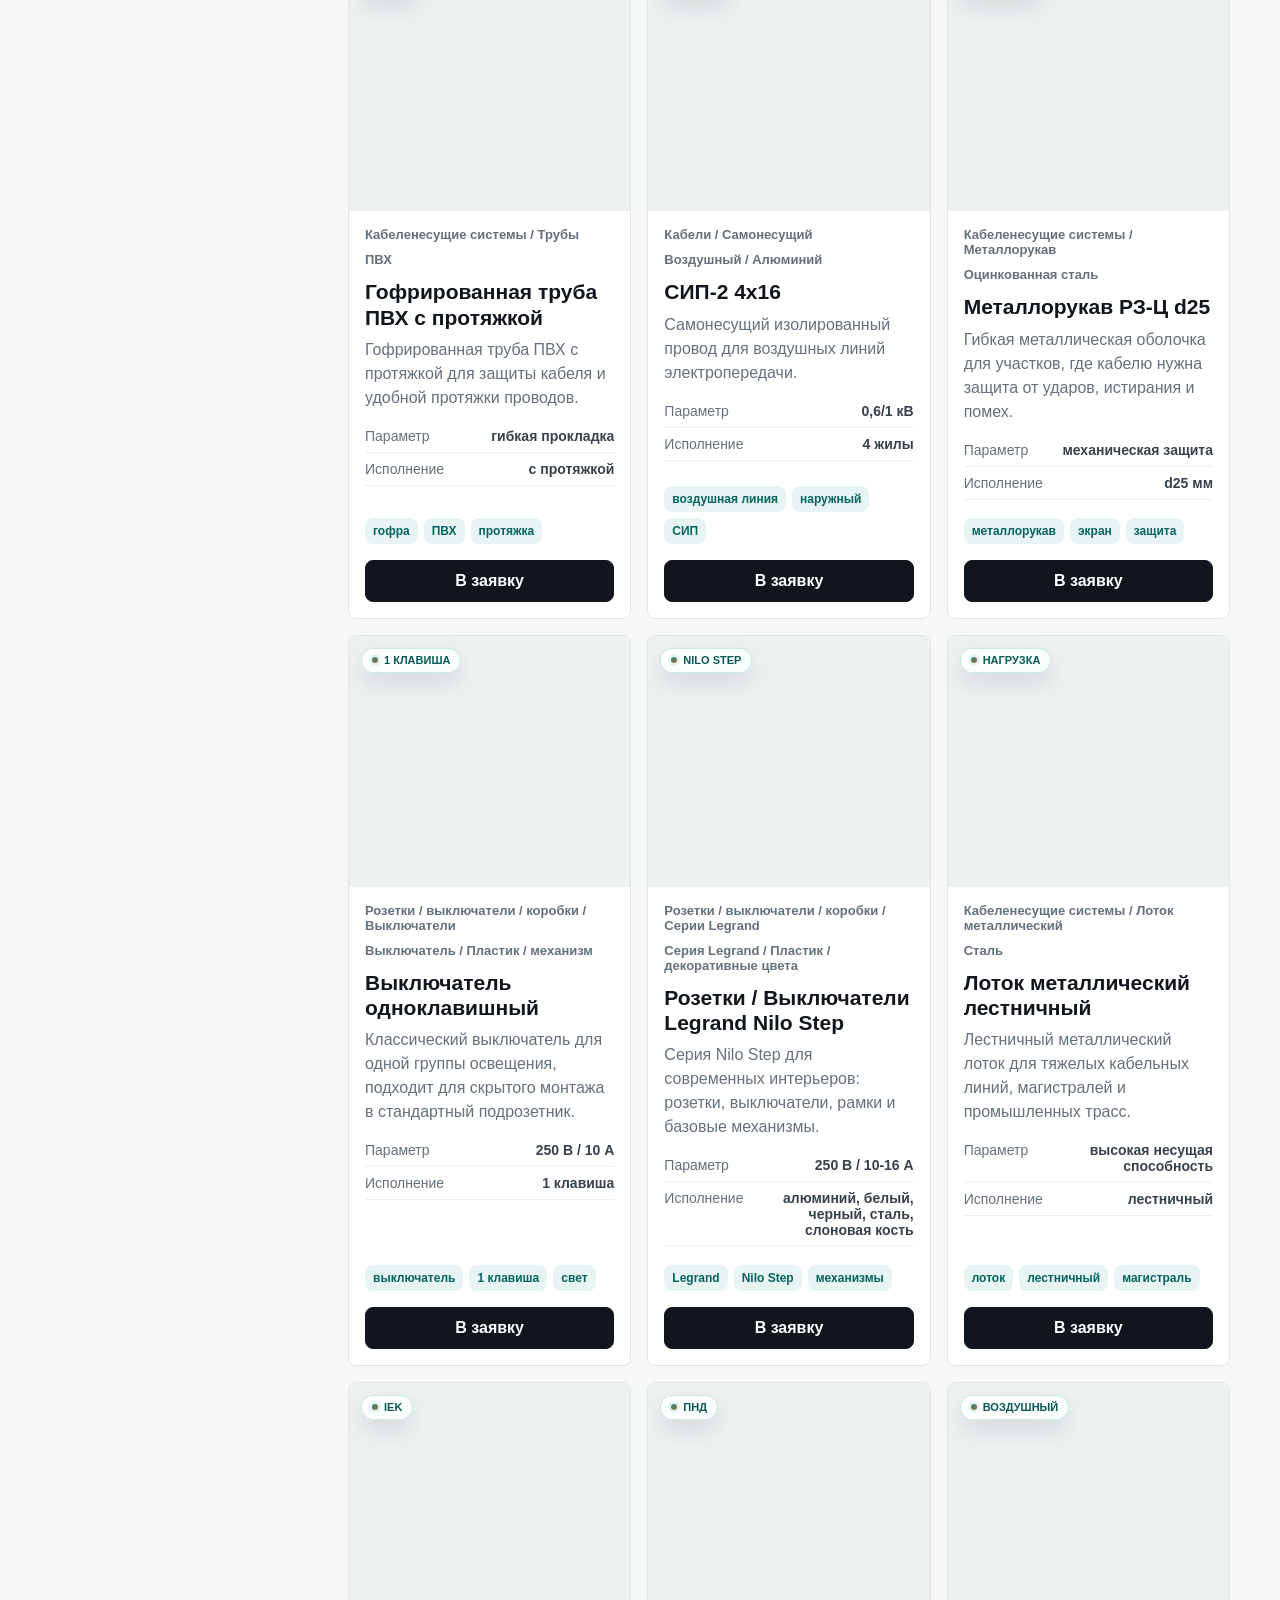
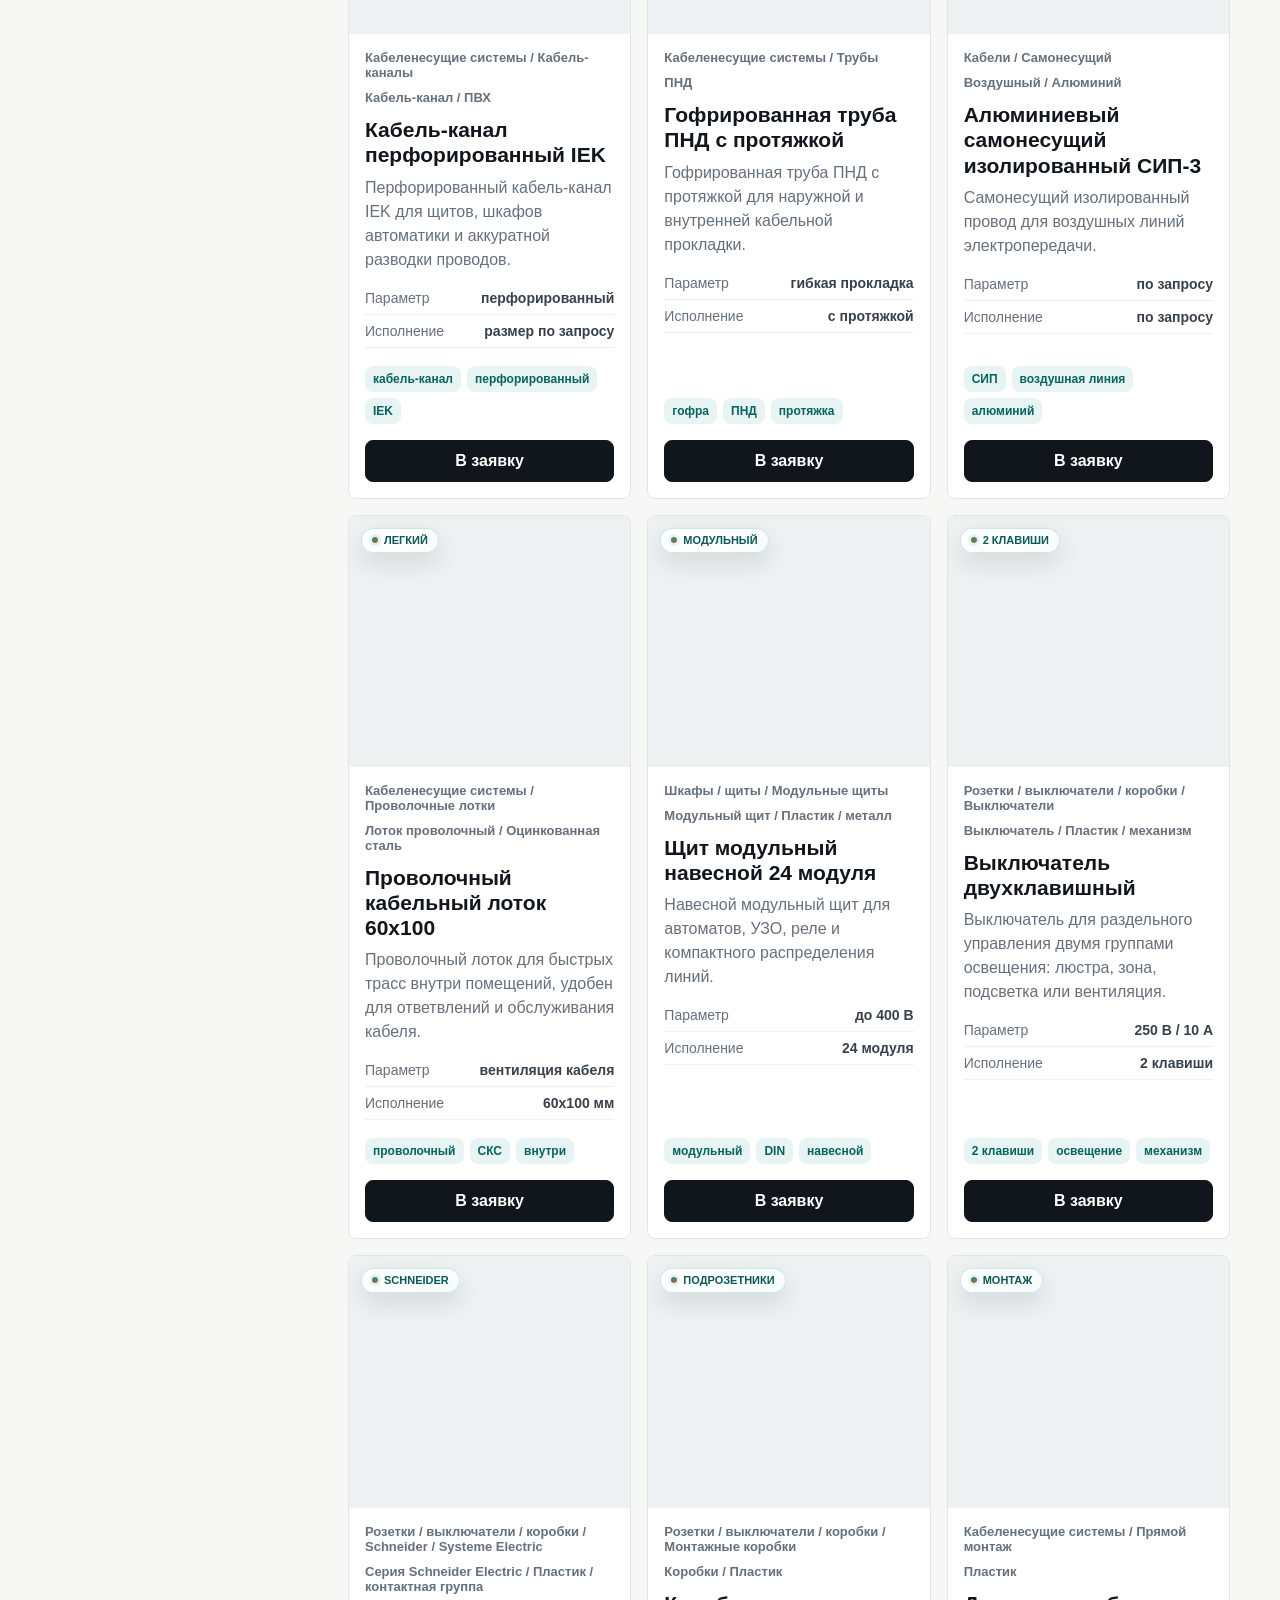
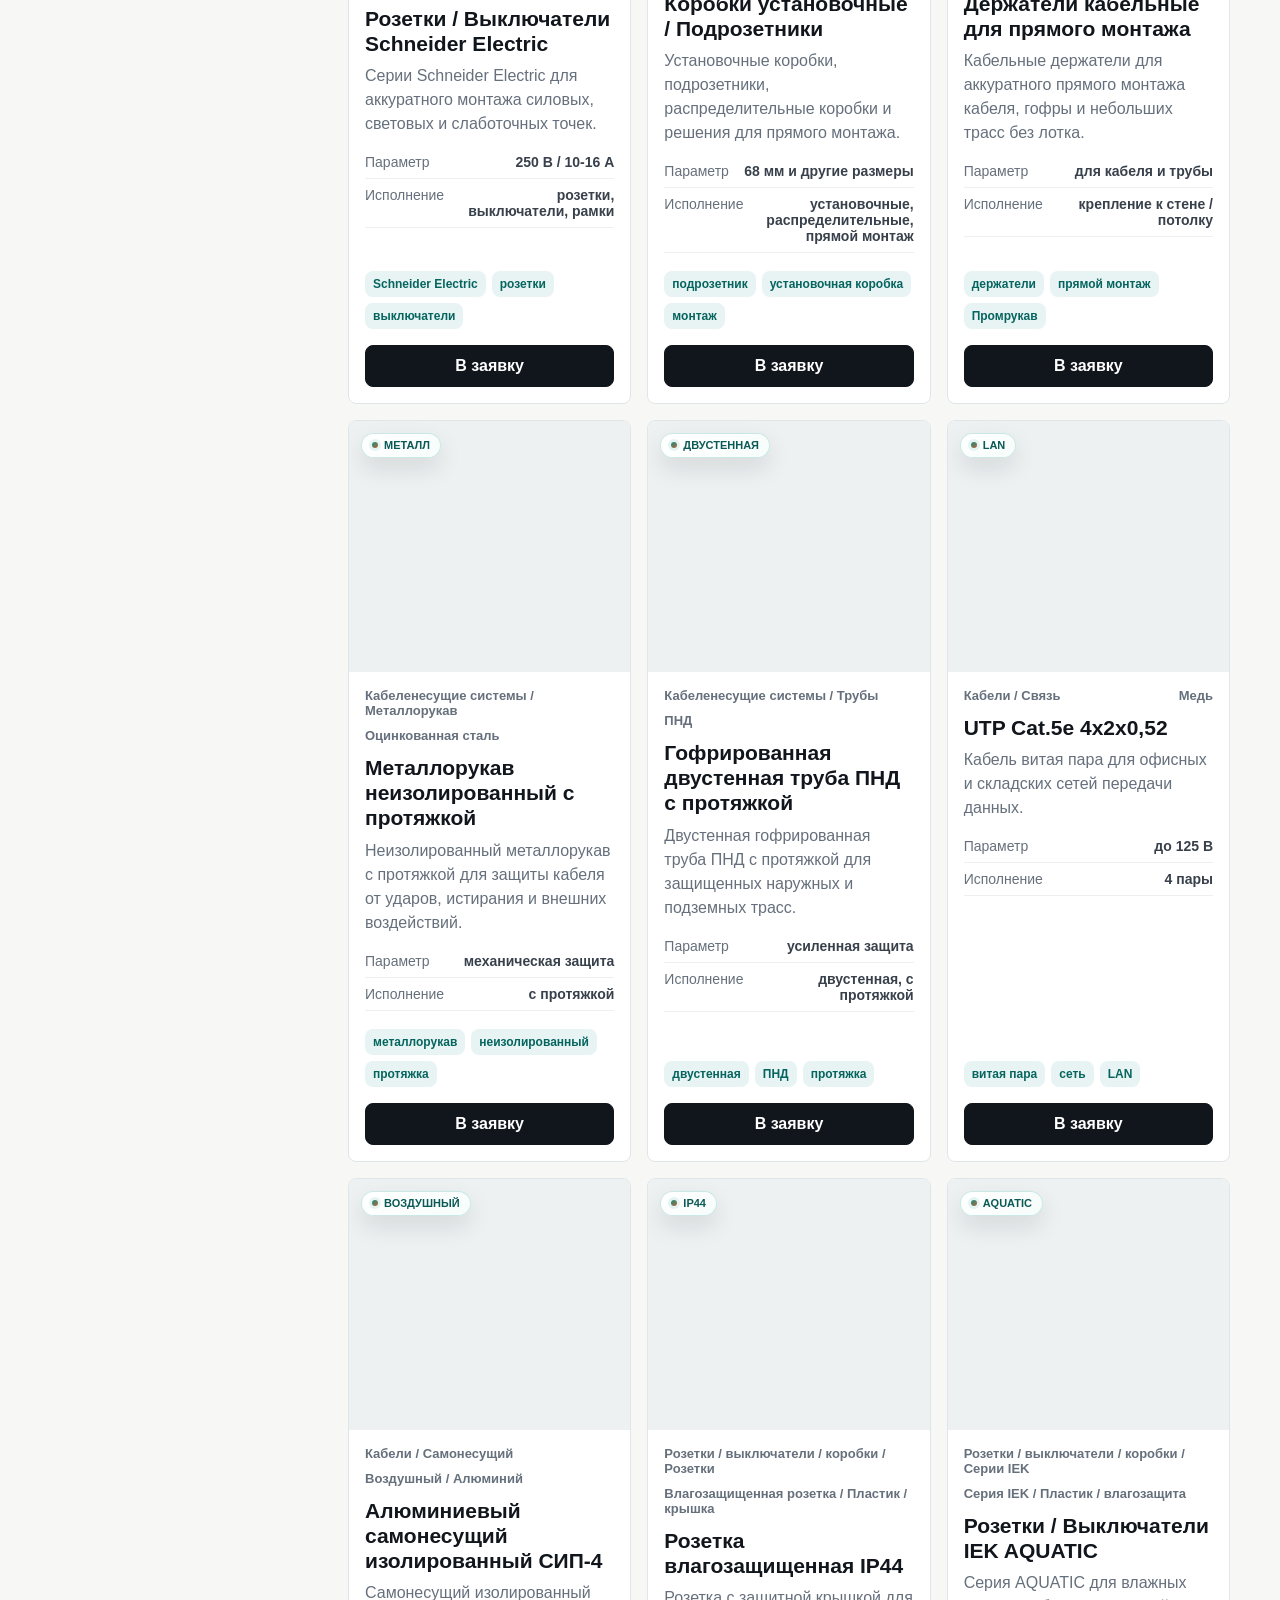
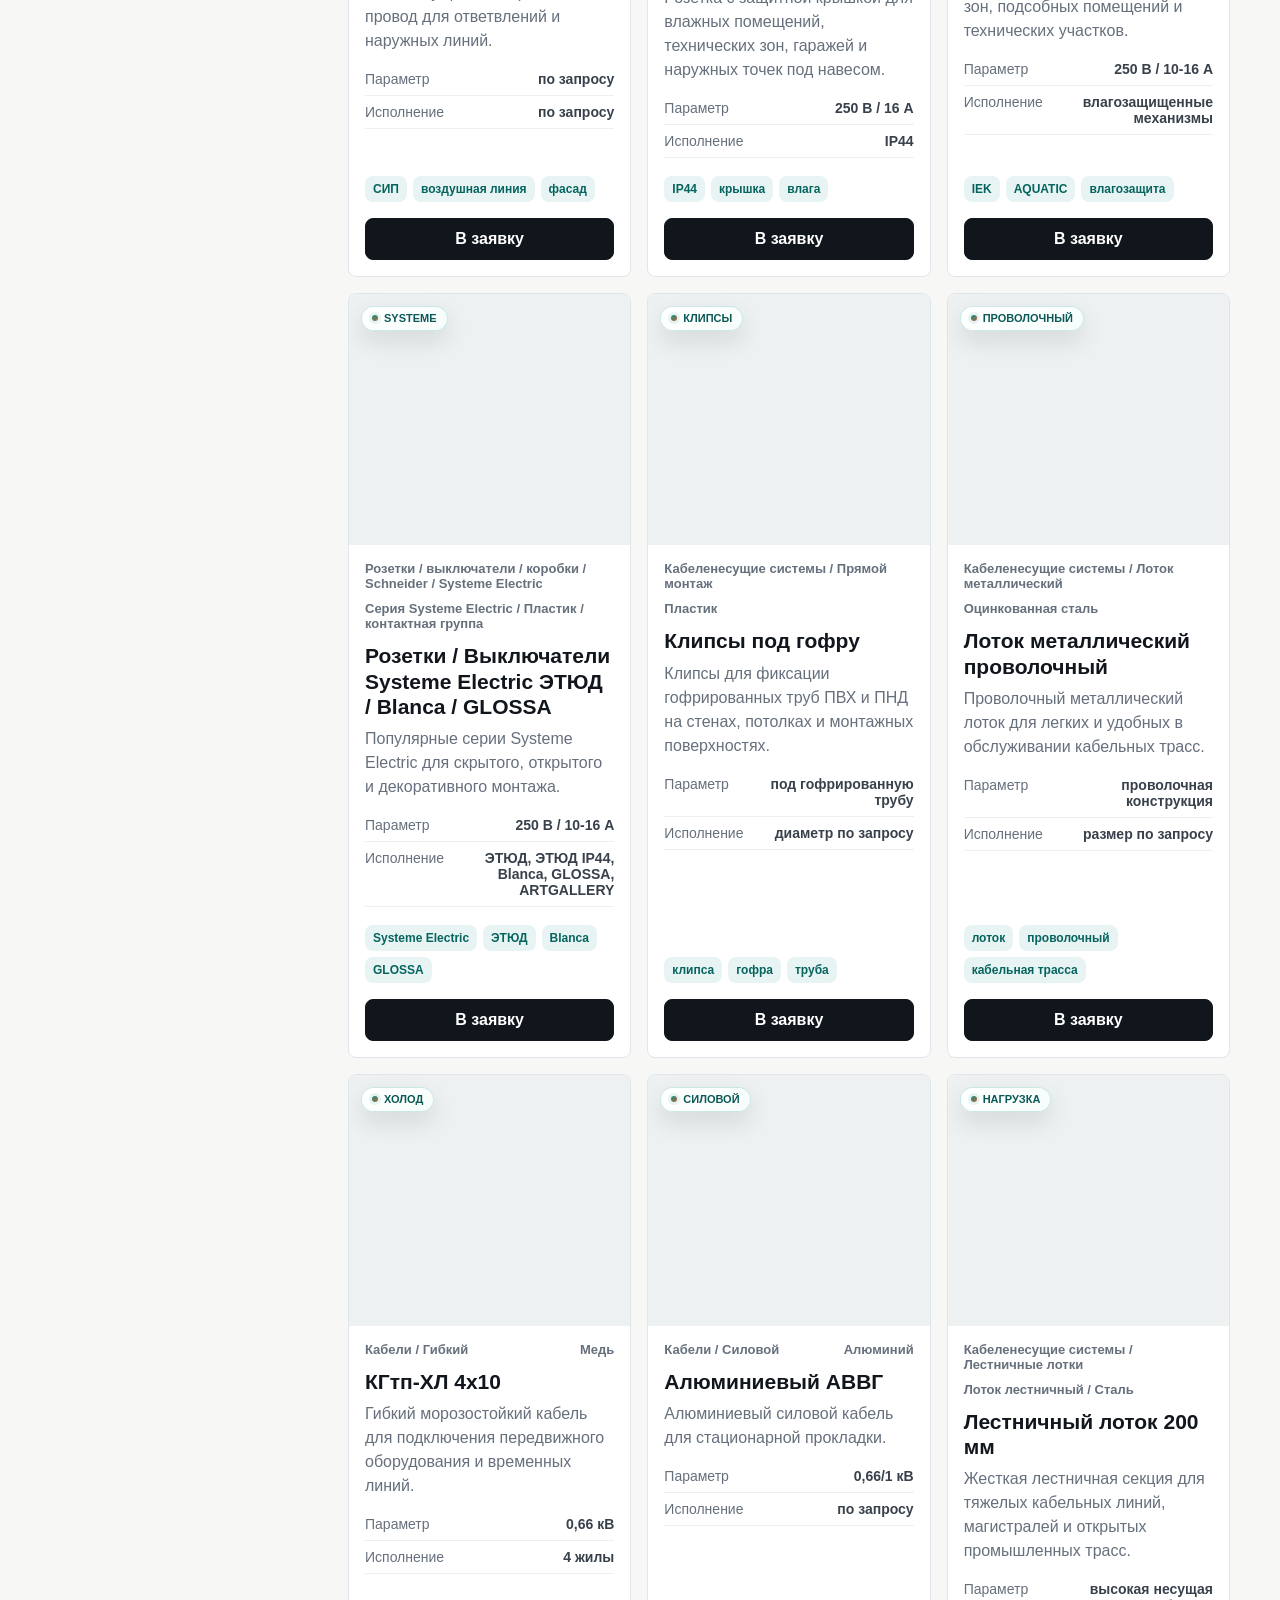
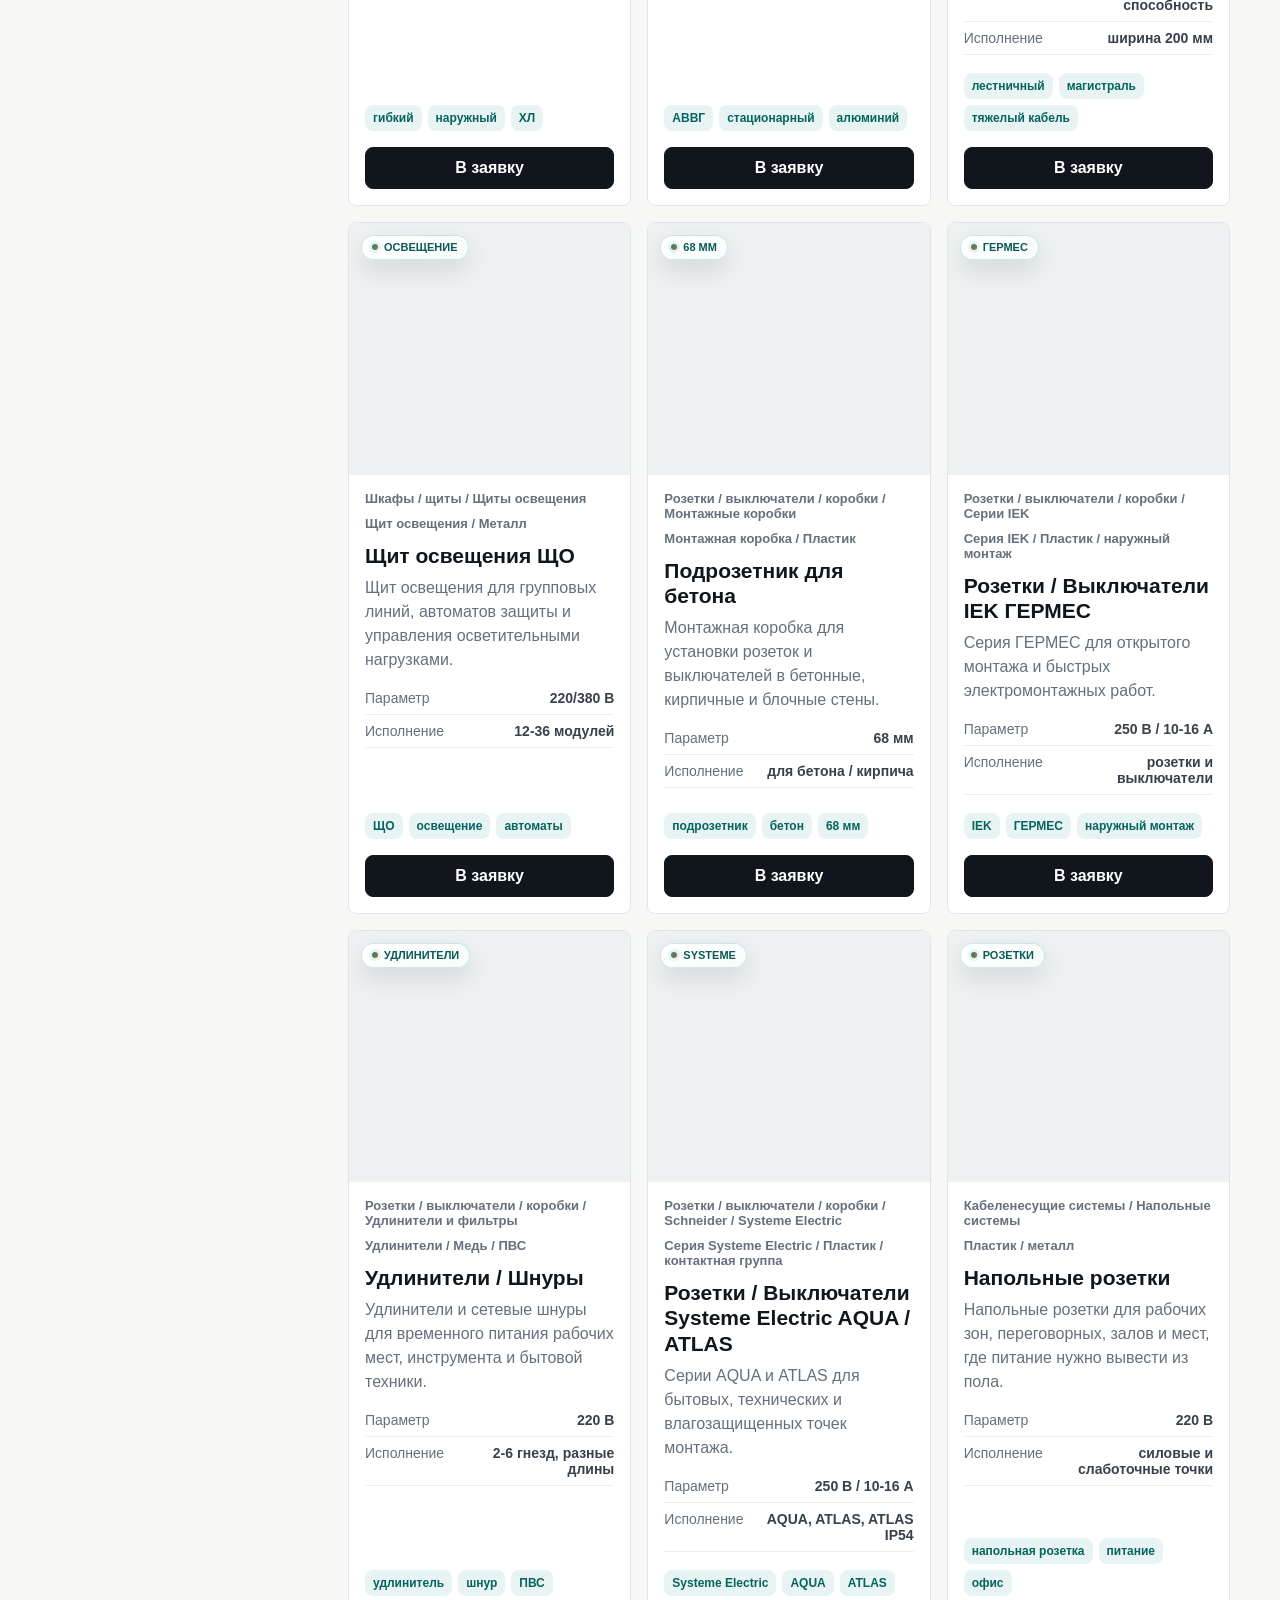
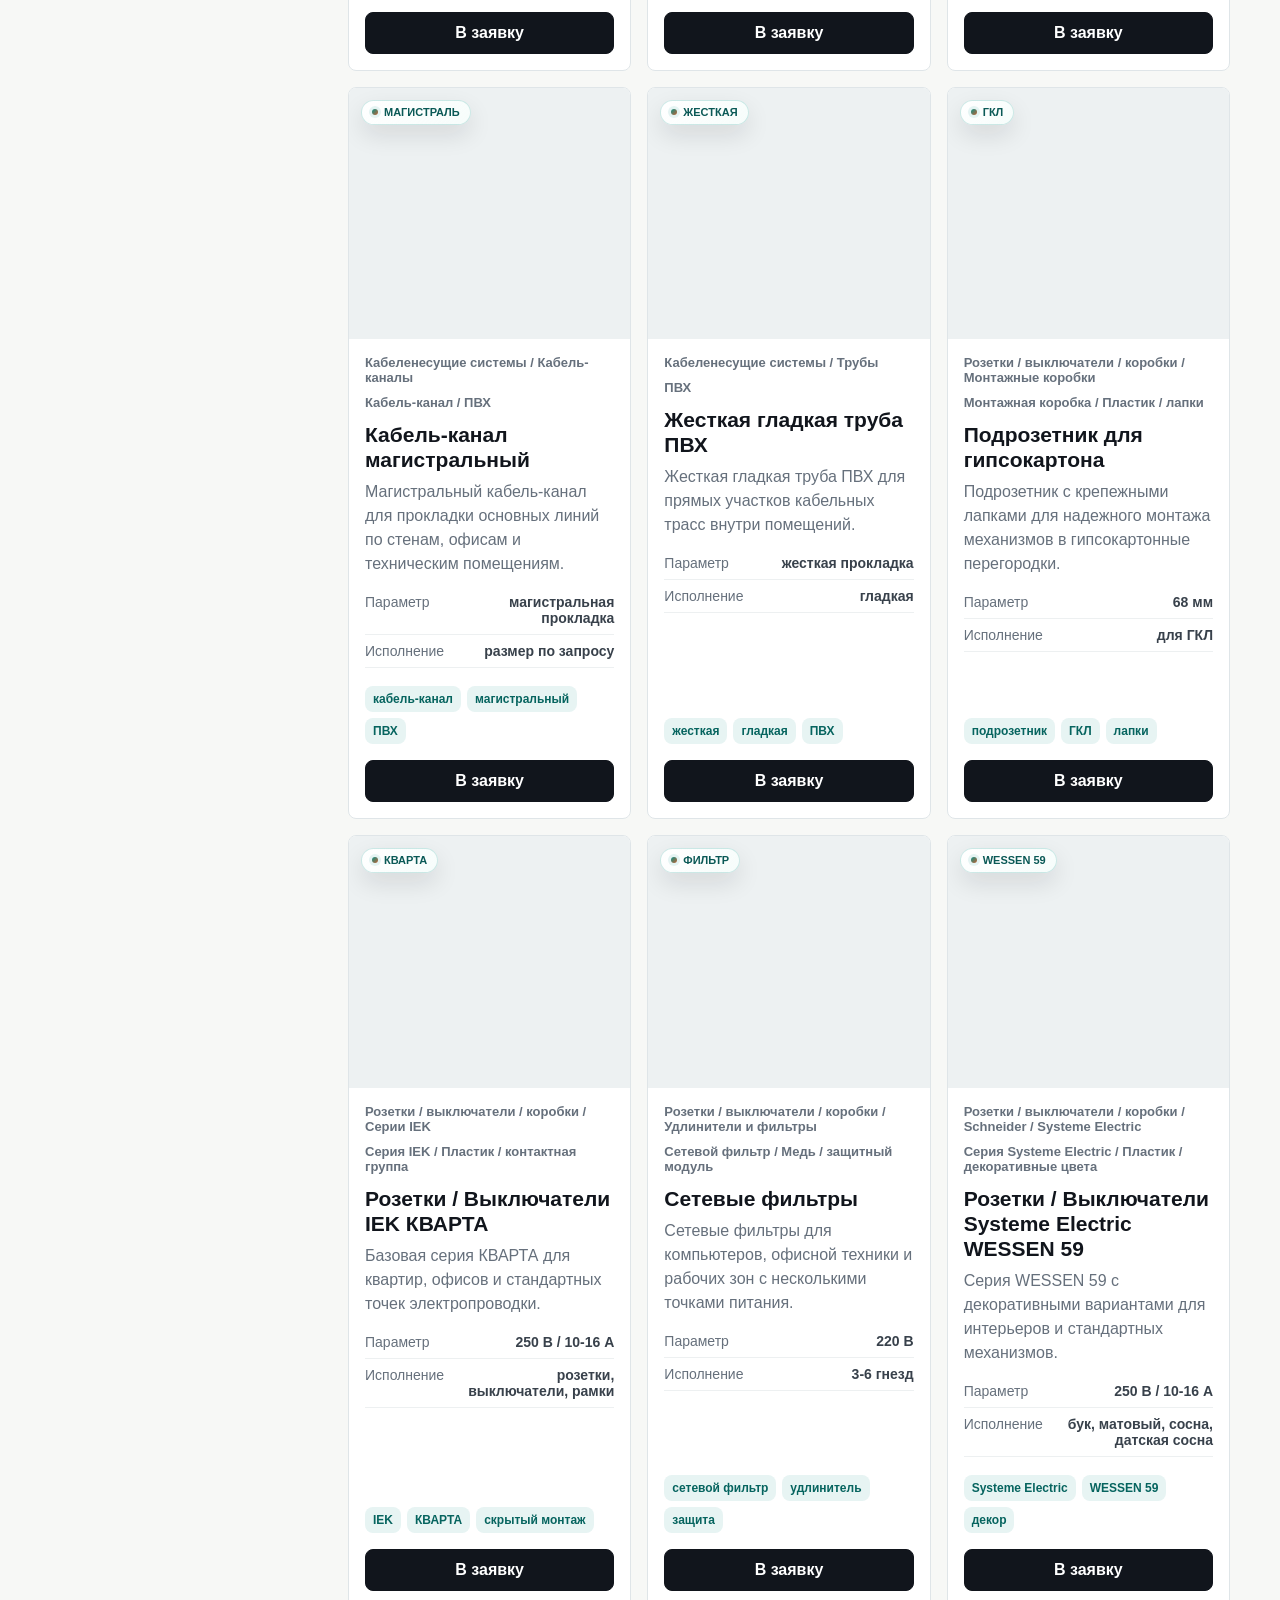
==== commit 4a9a4e2c: "Group catalog products by subgroup" ====
--- a/index.html
+++ b/index.html
@@ -26,7 +26,7 @@
     <link rel="canonical" href="https://centralasiaenergetics.kz/">
     <link rel="icon" type="image/png" href="assets/centralasia-logo-mark.png">
     <link rel="apple-touch-icon" href="assets/centralasia-logo-mark.png">
-    <link rel="stylesheet" href="styles.css?v=20260618-badge-polish">
+    <link rel="stylesheet" href="styles.css?v=20260624-grouped-catalog">
     <script type="application/ld+json" nonce="cae-seo-20260616">
       {
         "@context": "https://schema.org",
@@ -388,6 +388,6 @@
     </footer>
 
     <script src="app-helpers.js?v=20260618-ru-kz-only" defer></script>
-    <script src="app.js?v=20260624-cable-systems" defer></script>
+    <script src="app.js?v=20260624-grouped-catalog" defer></script>
   </body>
 </html>
